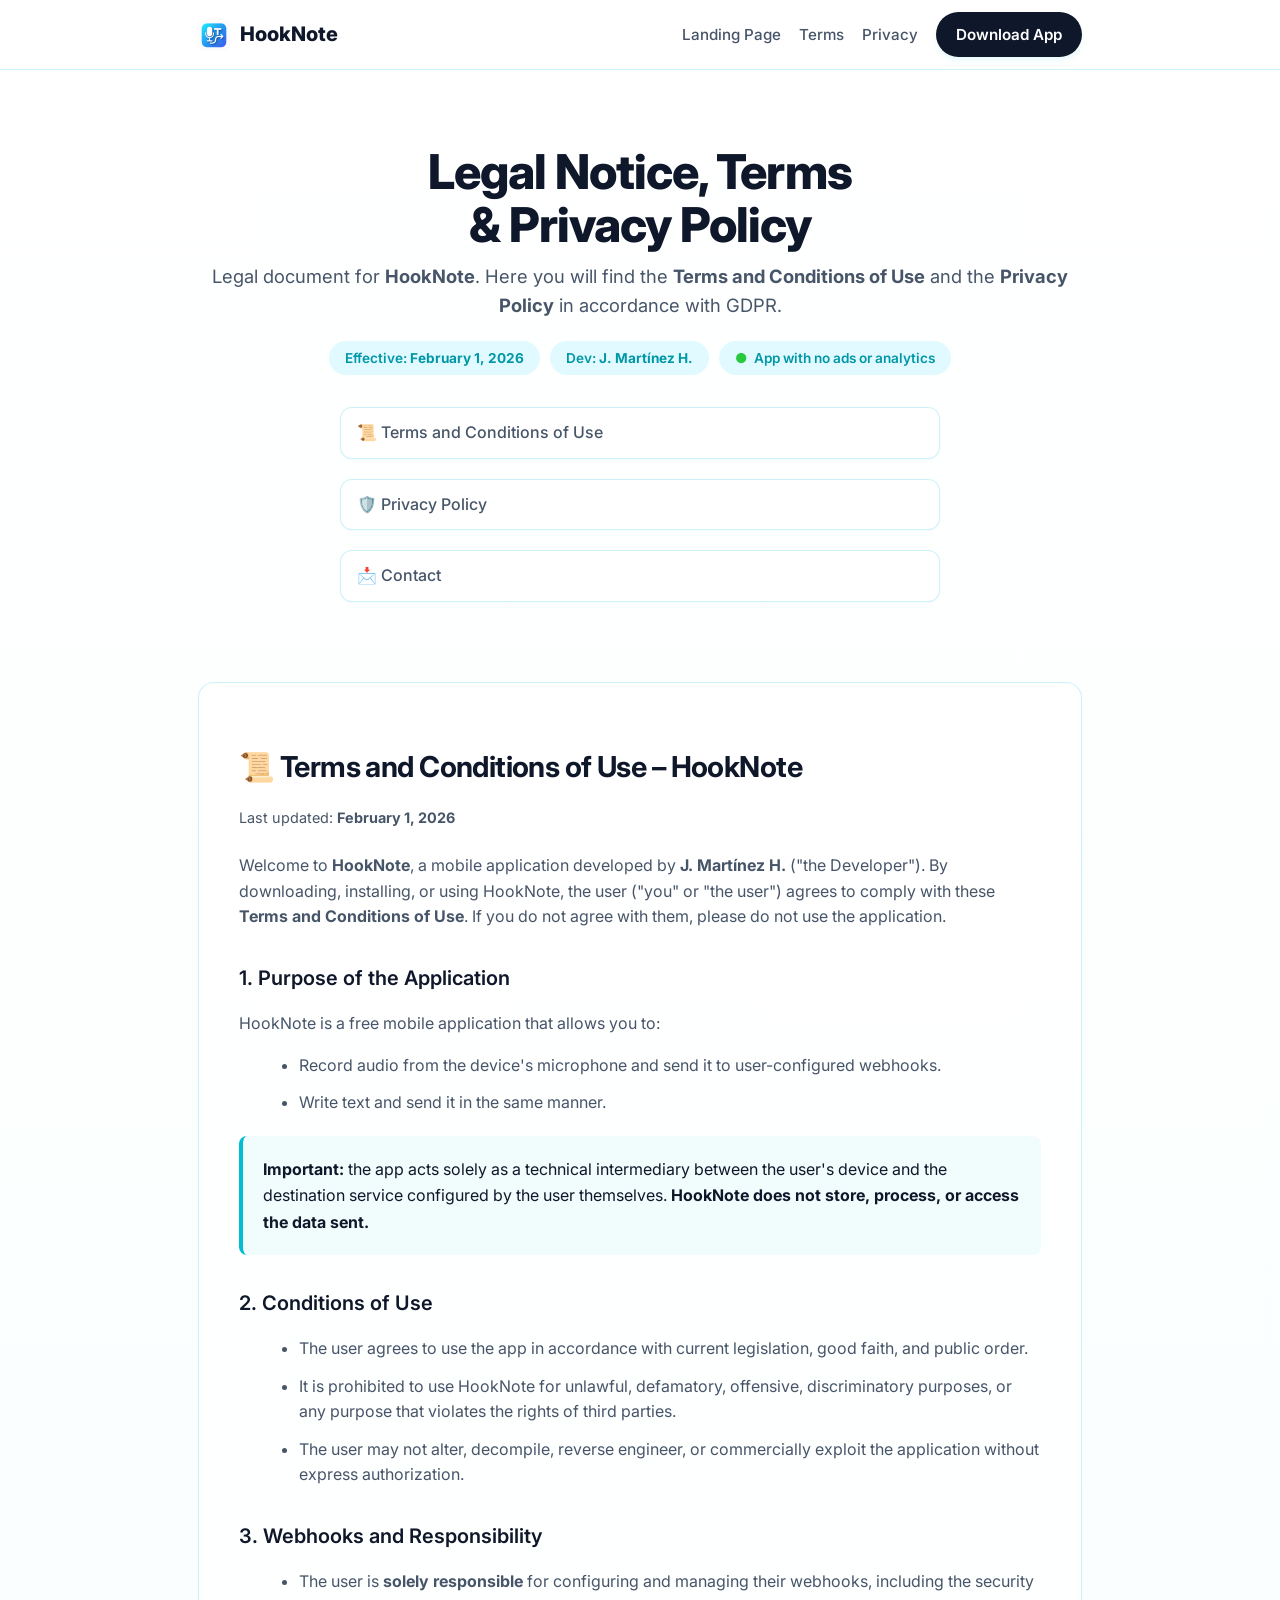
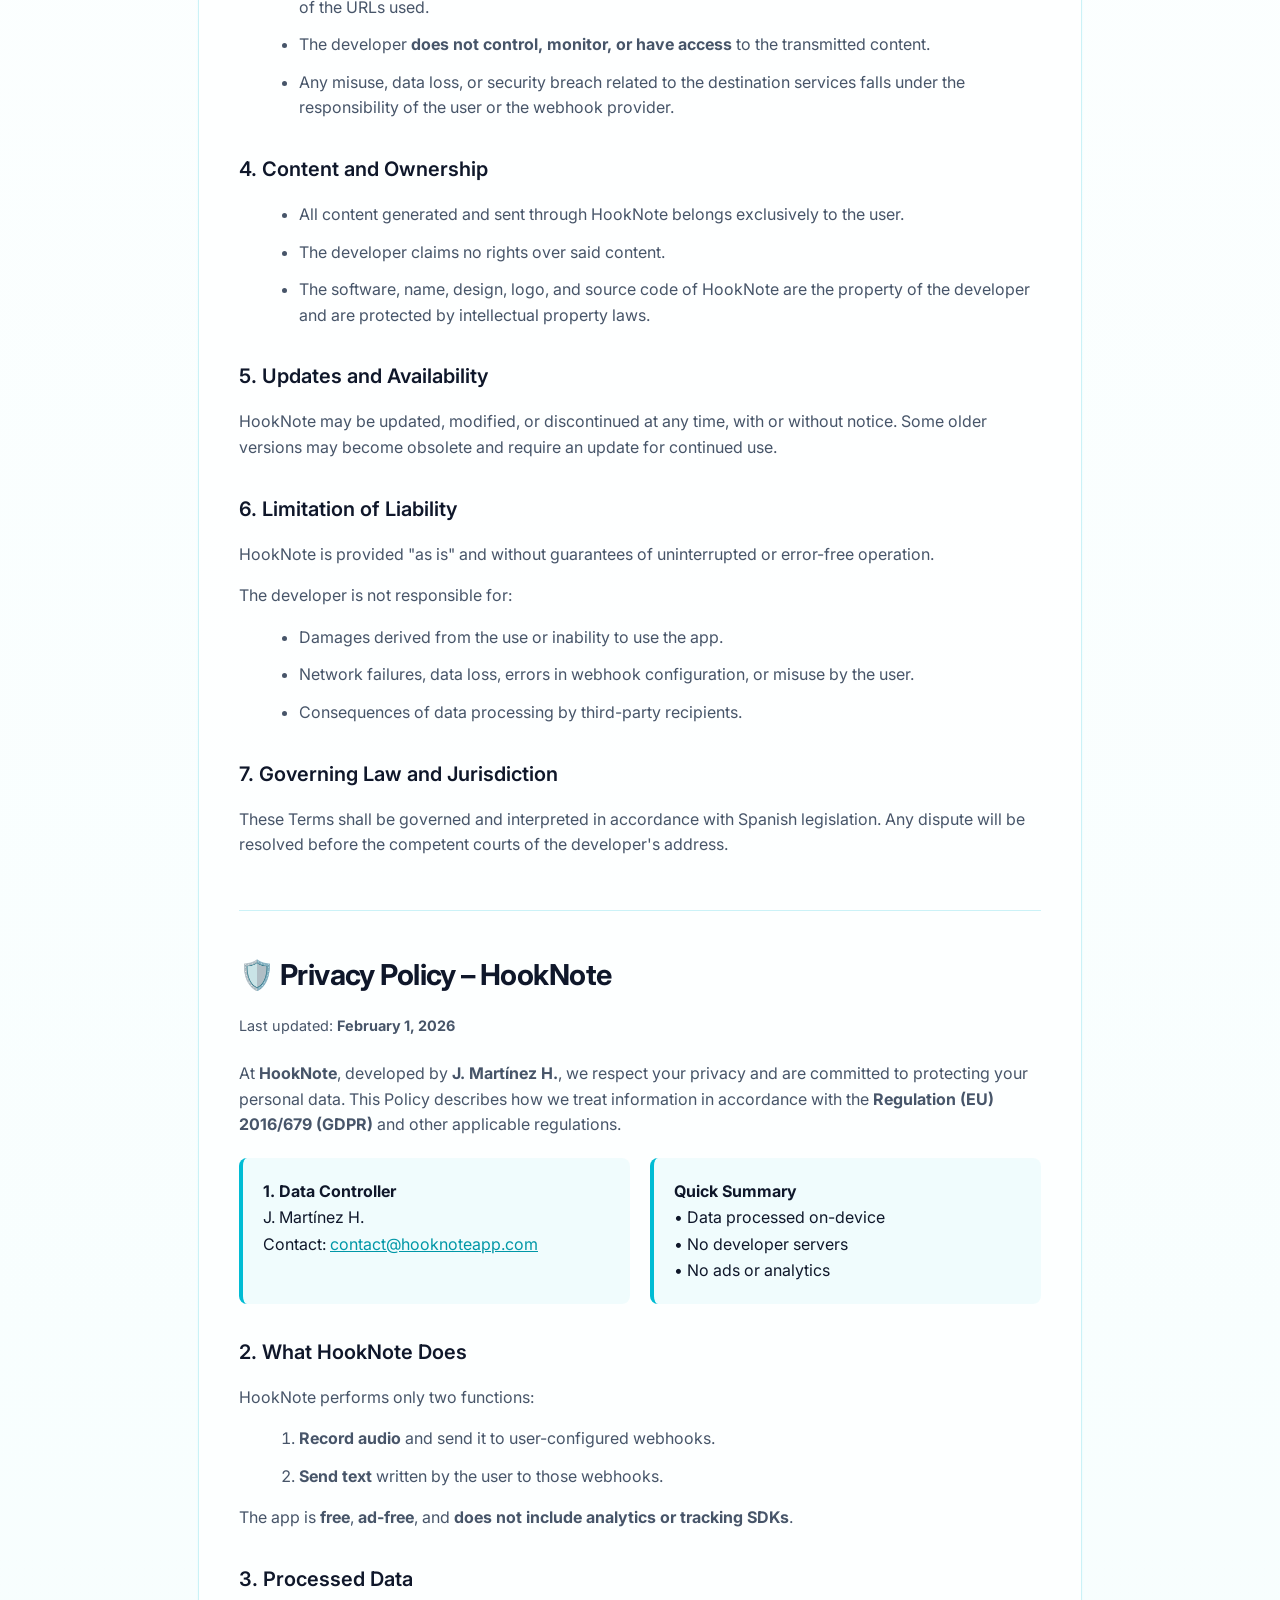
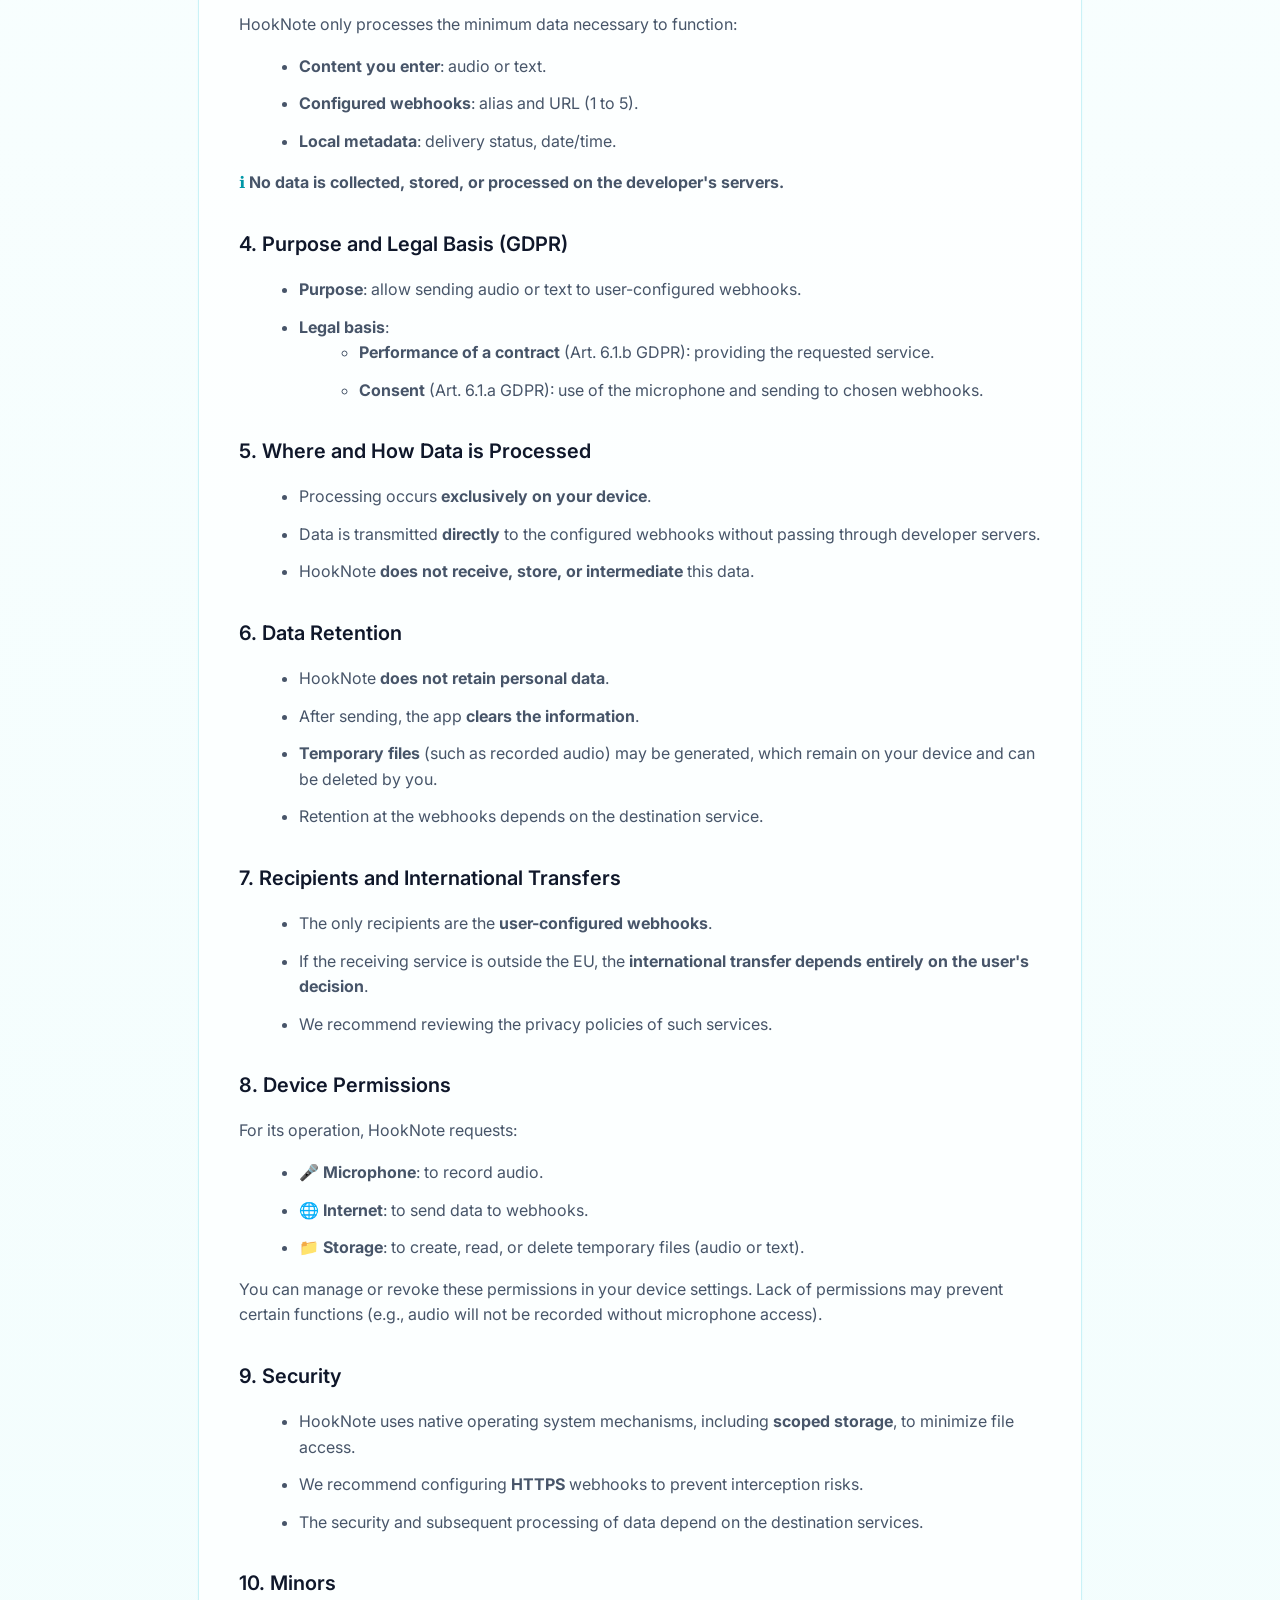
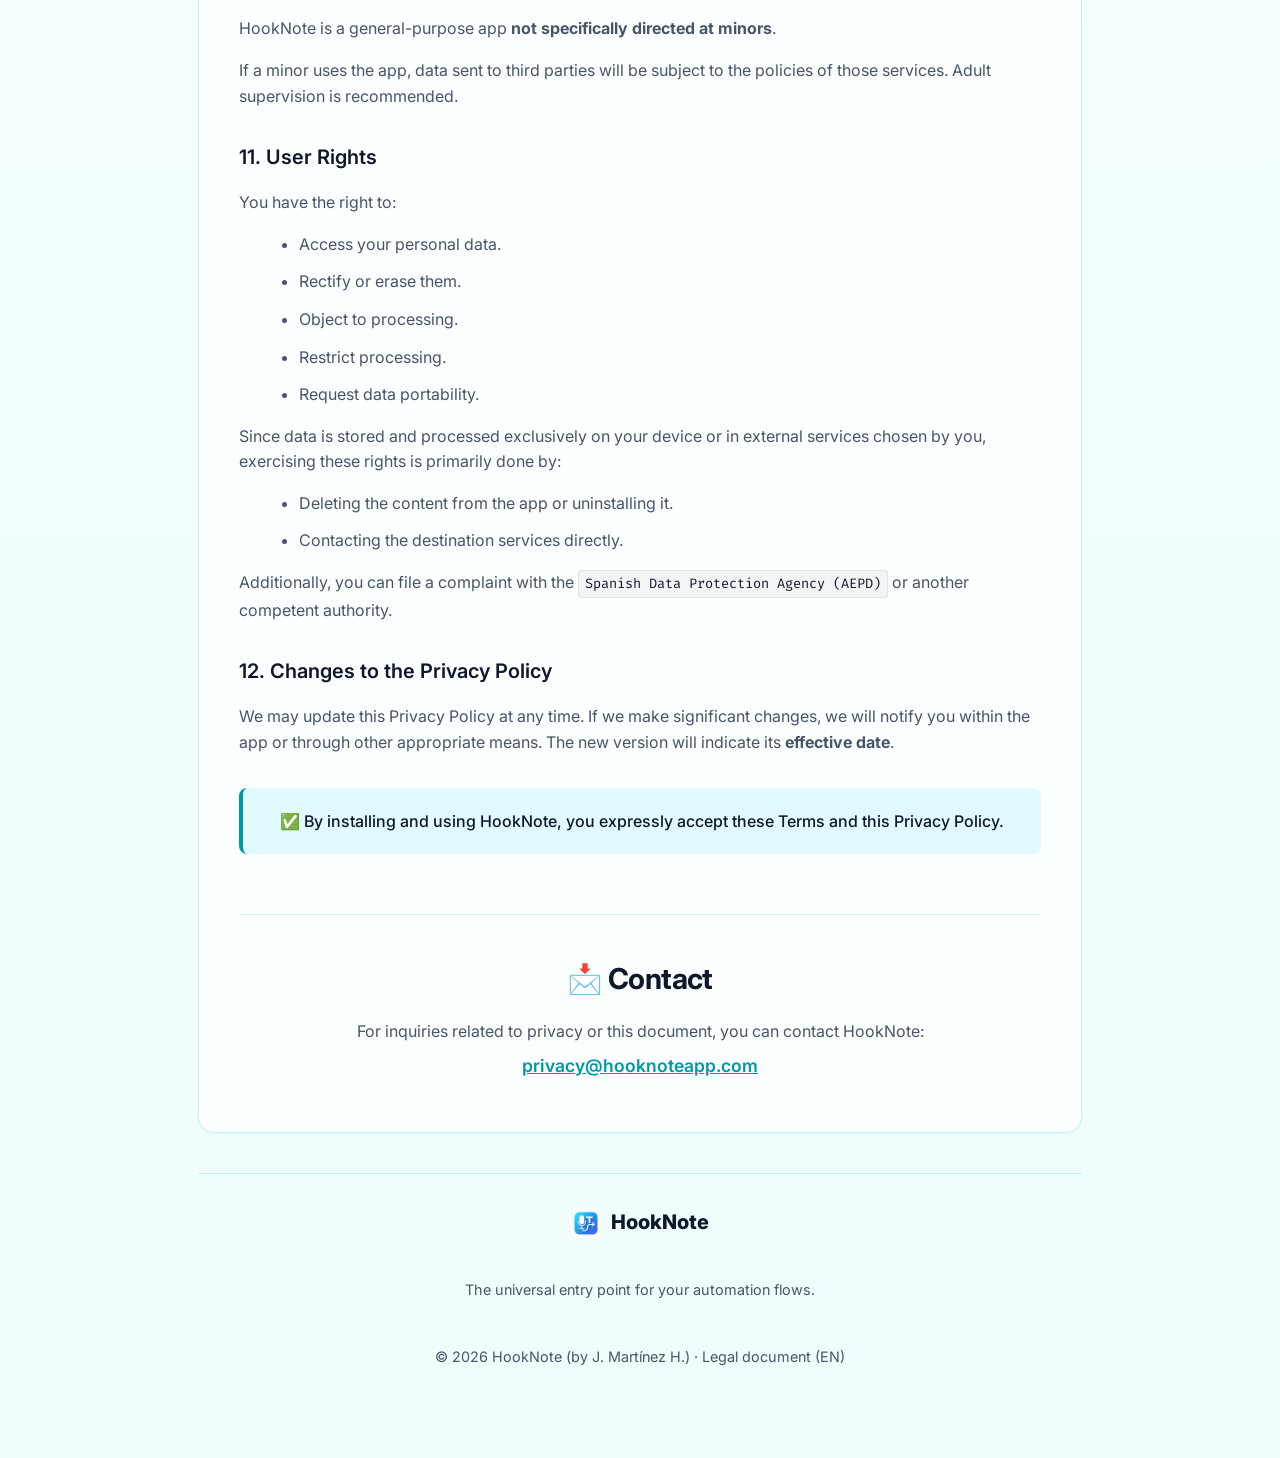
==== legal_en.html @ bc805924 "Fixed content urls" ====
<!doctype html>
<html lang="en">

<head>
    <meta charset="utf-8" />
    <meta name="viewport" content="width=device-width, initial-scale=1" />

    <title>Legal Notice, Terms of Use and Privacy Policy | HookNote</title>
    <meta name="description"
        content="Legal notice, terms and conditions of use, and privacy policy for HookNote. App developed by J. Martínez H." />
    <meta name="robots" content="index,follow,max-image-preview:large" />

    <link rel="canonical" href="https://www.hooknoteapp.com/legal_en.html" />

    <!-- Typography matching the landing page -->
    <link rel="preconnect" href="https://fonts.googleapis.com">
    <link rel="preconnect" href="https://fonts.gstatic.com" crossorigin>
    <link
        href="https://fonts.googleapis.com/css2?family=Inter:wght@400;500;600;700;800&family=Fira+Code:wght@400;500&display=swap"
        rel="stylesheet">

    <meta property="og:type" content="website" />
    <meta property="og:locale" content="en_US" />
    <meta property="og:site_name" content="HookNote" />
    <meta property="og:title" content="Legal Notice and Privacy Policy | HookNote" />
    <meta property="og:description"
        content="Terms of use and privacy policy for HookNote (GDPR). Processed data, purpose, conservation, and rights." />
    <meta property="og:url" content="https://www.hooknoteapp.com/legal_en.html" />
    <meta property="og:image" content="https://www.hooknoteapp.com/images/logo.png" />

    <meta name="twitter:card" content="summary_large_image" />
    <meta name="twitter:title" content="Legal Notice and Privacy Policy | HookNote" />
    <meta name="twitter:description" content="Terms of use and privacy policy for HookNote (GDPR)." />
    <meta name="twitter:image" content="https://www.hooknoteapp.com/images/logo.png" />

    <link rel="icon" href="./images/logo.png" />

    <style>
        :root {
            --bg: #f0fdfd;
            --text: #0f172a;
            --muted: #475569;
            --border: rgba(0, 188, 212, 0.2);
            --accent: #00bcd4;
            --accent-dark: #0097a7;
            --ok: #27c93f;
            --sans: 'Inter', ui-sans-serif, system-ui, -apple-system, Segoe UI, Roboto, Helvetica, Arial, sans-serif;
            --mono: 'Fira Code', ui-monospace, SFMono-Regular, monospace;
            --max: 920px;
        }

        * {
            box-sizing: border-box
        }

        html {
            scroll-behavior: smooth
        }

        body {
            margin: 0;
            font-family: var(--sans);
            color: var(--text);
            background: linear-gradient(180deg, #ffffff 0%, var(--bg) 100%);
            line-height: 1.65;
            overflow-wrap: break-word;
            word-break: break-word;
            min-height: 100vh;
        }

        a {
            color: var(--accent-dark);
            transition: color .2s
        }

        a:hover {
            color: var(--text)
        }

        .wrap {
            max-width: var(--max);
            margin: 0 auto;
            padding: 26px 18px 90px;
        }

        header {
            position: sticky;
            top: 0;
            z-index: 5;
            backdrop-filter: blur(12px);
            -webkit-backdrop-filter: blur(12px);
            background: rgba(255, 255, 255, 0.85);
            border-bottom: 1px solid var(--border);
        }

        .nav {
            max-width: var(--max);
            margin: 0 auto;
            padding: 12px 18px;
            display: flex;
            align-items: center;
            justify-content: space-between;
            flex-wrap: wrap;
            gap: 10px;
        }

        .brand {
            text-decoration: none;
            font-weight: 800;
            font-size: 1.25rem;
            display: flex;
            align-items: center;
            gap: 10px;
            white-space: nowrap;
            color: var(--text);
        }

        .brand img {
            height: 32px;
            border-radius: 6px;
        }

        .navlinks {
            display: flex;
            gap: 18px;
            align-items: center;
            font-size: .95rem;
            font-weight: 500;
            flex-wrap: wrap;
        }

        .navlinks a:not(.btn-store) {
            padding: 5px 0;
            text-decoration: none;
            color: var(--muted)
        }

        .navlinks a:not(.btn-store):hover {
            color: var(--accent)
        }

        .btn-store {
            display: inline-flex;
            align-items: center;
            padding: 10px 20px;
            background: var(--text);
            border-radius: 50px;
            text-decoration: none;
            font-size: .95rem;
            font-weight: 600;
            color: white !important;
            transition: all .3s cubic-bezier(0.16, 1, 0.3, 1);
            white-space: nowrap;
            box-shadow: 0 4px 6px -1px rgba(0, 188, 212, 0.1);
        }

        .btn-store:hover {
            background: #000;
            transform: translateY(-2px);
            box-shadow: 0 10px 15px -3px rgba(0, 188, 212, 0.1);
        }

        .hero {
            padding: 40px 0 20px;
            text-align: center;
        }

        h1 {
            margin: 10px 0;
            line-height: 1.1;
            font-size: clamp(2rem, 4vw, 3rem);
            letter-spacing: -0.02em;
            font-weight: 800;
            color: var(--text);
        }

        .sub {
            color: var(--muted);
            margin: 0 auto 20px;
            max-width: 72ch;
            font-size: 1.15rem;
        }

        .meta {
            display: flex;
            gap: 10px;
            flex-wrap: wrap;
            justify-content: center;
            margin-top: 14px
        }

        .badge {
            padding: 6px 16px;
            background: #e0faff;
            border-radius: 100px;
            font-size: .85rem;
            color: #0097a7;
            font-weight: 600;
        }

        .ok {
            color: var(--ok);
            margin-right: 4px;
        }

        .toc {
            margin-top: 32px;
            margin-bottom: 16px;
            margin-left: auto;
            margin-right: auto;
            display: grid;
            gap: 8px;
            max-width: 600px;
            padding-left: 0;
            list-style: none;
            text-align: left;
        }

        .toc a {
            display: block;
            text-decoration: none;
            color: var(--muted);
            padding: 12px 16px;
            background: white;
            border: 1px solid var(--border);
            border-radius: 12px;
            font-weight: 500;
            transition: all 0.2s;
            box-shadow: 0 1px 2px rgba(0, 188, 212, 0.05);
        }

        .toc a:hover {
            color: var(--accent);
            border-color: var(--accent);
            transform: translateX(4px);
            box-shadow: 0 4px 6px rgba(0, 188, 212, 0.1);
        }

        section.block {
            padding: 40px 0;
            border-top: 1px solid var(--border);
        }

        section.block:first-of-type {
            border-top: 0;
            padding-top: 20px;
        }

        .glass-box {
            background: rgba(255, 255, 255, 0.7);
            border: 1px solid var(--border);
            border-radius: 16px;
            padding: 40px;
            box-shadow: 0 1px 2px 0 rgba(0, 188, 212, 0.1);
            margin-top: 32px;
        }

        @media (max-width: 768px) {
            .glass-box {
                padding: 24px;
            }
        }

        h2 {
            font-size: 1.8rem;
            margin: 0 0 16px;
            color: var(--text);
            font-weight: 700;
            letter-spacing: -0.02em;
        }

        h3 {
            font-size: 1.25rem;
            margin: 32px 0 12px;
            color: var(--text);
            font-weight: 600;
        }

        p,
        li {
            color: var(--muted);
            margin-bottom: 12px;
            line-height: 1.6;
        }

        ul,
        ol {
            margin-left: 20px;
            margin-bottom: 16px;
        }

        .callout {
            margin: 20px 0;
            padding: 20px;
            background: rgba(0, 188, 212, 0.05);
            border-left: 4px solid var(--accent);
            border-radius: 8px;
            color: var(--text);
        }

        .grid2 {
            display: grid;
            gap: 20px;
            grid-template-columns: 1fr;
            margin: 20px 0 10px;
        }

        @media (min-width: 768px) {
            .grid2 {
                grid-template-columns: 1fr 1fr
            }
        }

        .kbd {
            font-family: var(--mono);
            background: rgba(0, 0, 0, .04);
            padding: 2px 6px;
            border-radius: 4px;
            font-size: 0.85em;
            border: 1px solid rgba(0, 0, 0, .08);
            display: inline-block;
            color: var(--text);
        }

        footer {
            margin-top: 40px;
            padding-top: 32px;
            border-top: 1px solid var(--border);
            text-align: center;
            color: var(--muted);
            font-size: .9rem;
            display: flex;
            flex-direction: column;
            align-items: center;
            gap: 16px;
        }

        :target {
            scroll-margin-top: 80px;
        }
    </style>
</head>

<body>
    <header>
        <nav class="nav" aria-label="Main Navigation">
            <a class="brand" href="./index.html">
                <img src="./images/logo.png" alt="HookNote Logo">
                <span>HookNote</span>
            </a>
            <div class="navlinks">
                <a href="./index.html#how-it-works">Landing Page</a>
                <a href="#terms">Terms</a>
                <a href="#privacy">Privacy</a>
                <a href="https://play.google.com/store/apps/details?id=com.hooknote.app" class="btn-store"
                    target="_blank" rel="noopener noreferrer">
                    Download App
                </a>
            </div>
        </nav>
    </header>

    <div class="wrap" id="top">
        <section class="hero">
            <h1>Legal Notice, Terms <br /> & Privacy Policy</h1>
            <p class="sub">
                Legal document for <strong>HookNote</strong>. Here you will find the <strong>Terms and Conditions of
                    Use</strong> and the
                <strong>Privacy Policy</strong> in accordance with GDPR.
            </p>

            <div class="meta" role="list">
                <span class="badge" role="listitem">Effective: <strong>February 1, 2026</strong></span>
                <span class="badge" role="listitem">Dev: <strong>J. Martínez H.</strong></span>
                <span class="badge" role="listitem"><span class="ok">●</span> App with no ads or analytics</span>
            </div>

            <ul class="toc" aria-label="Table of Contents">
                <li><a href="#terms">📜 Terms and Conditions of Use</a></li>
                <li><a href="#privacy">🛡️ Privacy Policy</a></li>
                <li><a href="#contact">📩 Contact</a></li>
            </ul>
        </section>

        <main class="glass-box">
            <section class="block" id="terms">
                <h2>📜 Terms and Conditions of Use – HookNote</h2>
                <p style="font-size: 0.9rem; margin-bottom: 24px;">Last updated: <strong>February 1, 2026</strong></p>

                <p>
                    Welcome to <strong>HookNote</strong>, a mobile application developed by <strong>J. Martínez
                        H.</strong>
                    ("the Developer"). By downloading, installing, or using HookNote, the user ("you" or "the user")
                    agrees to comply with these
                    <strong>Terms and Conditions of Use</strong>. If you do not agree with them, please do not use the
                    application.
                </p>

                <h3 id="purpose">1. Purpose of the Application</h3>
                <p>HookNote is a free mobile application that allows you to:</p>
                <ul>
                    <li>Record audio from the device's microphone and send it to user-configured webhooks.</li>
                    <li>Write text and send it in the same manner.</li>
                </ul>
                <div class="callout">
                    <strong>Important:</strong> the app acts solely as a technical intermediary between the user's
                    device and the destination service configured by the user themselves.
                    <strong>HookNote does not store, process, or access the data sent.</strong>
                </div>

                <h3 id="conditions">2. Conditions of Use</h3>
                <ul>
                    <li>The user agrees to use the app in accordance with current legislation, good faith, and public
                        order.</li>
                    <li>It is prohibited to use HookNote for unlawful, defamatory, offensive, discriminatory purposes,
                        or any purpose that violates the rights of third parties.</li>
                    <li>The user may not alter, decompile, reverse engineer, or commercially exploit the application
                        without express authorization.</li>
                </ul>

                <h3 id="webhooks">3. Webhooks and Responsibility</h3>
                <ul>
                    <li>The user is <strong>solely responsible</strong> for configuring and managing their webhooks,
                        including the security of the URLs used.</li>
                    <li>The developer <strong>does not control, monitor, or have access</strong> to the transmitted
                        content.</li>
                    <li>Any misuse, data loss, or security breach related to the destination services falls under the
                        responsibility of the user or the webhook provider.</li>
                </ul>

                <h3 id="ownership">4. Content and Ownership</h3>
                <ul>
                    <li>All content generated and sent through HookNote belongs exclusively to the user.</li>
                    <li>The developer claims no rights over said content.</li>
                    <li>The software, name, design, logo, and source code of HookNote are the property of the developer
                        and are protected by intellectual property laws.</li>
                </ul>

                <h3 id="updates">5. Updates and Availability</h3>
                <p>
                    HookNote may be updated, modified, or discontinued at any time, with or without notice.
                    Some older versions may become obsolete and require an update for continued use.
                </p>

                <h3 id="liability">6. Limitation of Liability</h3>
                <p>HookNote is provided "as is" and without guarantees of uninterrupted or error-free operation.</p>
                <p>The developer is not responsible for:</p>
                <ul>
                    <li>Damages derived from the use or inability to use the app.</li>
                    <li>Network failures, data loss, errors in webhook configuration, or misuse by the user.</li>
                    <li>Consequences of data processing by third-party recipients.</li>
                </ul>

                <h3 id="jurisdiction">7. Governing Law and Jurisdiction</h3>
                <p>
                    These Terms shall be governed and interpreted in accordance with Spanish legislation. Any dispute
                    will be resolved before the competent courts of the developer's address.
                </p>
            </section>

            <section class="block" id="privacy">
                <h2>🛡️ Privacy Policy – HookNote</h2>
                <p style="font-size: 0.9rem; margin-bottom: 24px;">Last updated: <strong>February 1, 2026</strong></p>

                <p>
                    At <strong>HookNote</strong>, developed by <strong>J. Martínez H.</strong>, we respect your privacy
                    and are committed to protecting your personal data.
                    This Policy describes how we treat information in accordance with the <strong>Regulation (EU)
                        2016/679 (GDPR)</strong> and other applicable regulations.
                </p>

                <div class="grid2">
                    <div class="callout" style="margin: 0;" id="controller">
                        <strong>1. Data Controller</strong><br />
                        J. Martínez H.<br />
                        Contact: <a href="mailto:contact@hooknoteapp.com">contact@hooknoteapp.com</a>
                    </div>
                    <div class="callout" style="margin: 0;">
                        <strong>Quick Summary</strong><br />
                        • Data processed on-device<br />
                        • No developer servers<br />
                        • No ads or analytics
                    </div>
                </div>

                <h3 id="whatitdoes">2. What HookNote Does</h3>
                <p>HookNote performs only two functions:</p>
                <ol>
                    <li><strong>Record audio</strong> and send it to user-configured webhooks.</li>
                    <li><strong>Send text</strong> written by the user to those webhooks.</li>
                </ol>
                <p>The app is <strong>free</strong>, <strong>ad-free</strong>, and <strong>does not include analytics or
                        tracking SDKs</strong>.</p>

                <h3 id="data">3. Processed Data</h3>
                <p>HookNote only processes the minimum data necessary to function:</p>
                <ul>
                    <li><strong>Content you enter</strong>: audio or text.</li>
                    <li><strong>Configured webhooks</strong>: alias and URL (1 to 5).</li>
                    <li><strong>Local metadata</strong>: delivery status, date/time.</li>
                </ul>
                <p><strong><span style="color:var(--accent-dark);">ℹ️</span> No data is collected, stored, or processed
                        on the developer's servers.</strong></p>

                <h3 id="purpose_basis">4. Purpose and Legal Basis (GDPR)</h3>
                <ul>
                    <li><strong>Purpose</strong>: allow sending audio or text to user-configured webhooks.</li>
                    <li><strong>Legal basis</strong>:
                        <ul>
                            <li><strong>Performance of a contract</strong> (Art. 6.1.b GDPR): providing the requested
                                service.</li>
                            <li><strong>Consent</strong> (Art. 6.1.a GDPR): use of the microphone and sending to chosen
                                webhooks.</li>
                        </ul>
                    </li>
                </ul>

                <h3 id="processing">5. Where and How Data is Processed</h3>
                <ul>
                    <li>Processing occurs <strong>exclusively on your device</strong>.</li>
                    <li>Data is transmitted <strong>directly</strong> to the configured webhooks without passing through
                        developer servers.</li>
                    <li>HookNote <strong>does not receive, store, or intermediate</strong> this data.</li>
                </ul>

                <h3 id="retention">6. Data Retention</h3>
                <ul>
                    <li>HookNote <strong>does not retain personal data</strong>.</li>
                    <li>After sending, the app <strong>clears the information</strong>.</li>
                    <li><strong>Temporary files</strong> (such as recorded audio) may be generated, which remain on your
                        device and can be deleted by you.</li>
                    <li>Retention at the webhooks depends on the destination service.</li>
                </ul>

                <h3 id="recipients">7. Recipients and International Transfers</h3>
                <ul>
                    <li>The only recipients are the <strong>user-configured webhooks</strong>.</li>
                    <li>If the receiving service is outside the EU, the <strong>international transfer depends entirely
                            on the user's decision</strong>.</li>
                    <li>We recommend reviewing the privacy policies of such services.</li>
                </ul>

                <h3 id="permissions">8. Device Permissions</h3>
                <p>For its operation, HookNote requests:</p>
                <ul>
                    <li>🎤 <strong>Microphone</strong>: to record audio.</li>
                    <li>🌐 <strong>Internet</strong>: to send data to webhooks.</li>
                    <li>📁 <strong>Storage</strong>: to create, read, or delete temporary files (audio or text).</li>
                </ul>
                <p>You can manage or revoke these permissions in your device settings. Lack of permissions may prevent
                    certain functions (e.g., audio will not be recorded without microphone access).</p>

                <h3 id="security">9. Security</h3>
                <ul>
                    <li>HookNote uses native operating system mechanisms, including <strong>scoped storage</strong>, to
                        minimize file access.</li>
                    <li>We recommend configuring <strong>HTTPS</strong> webhooks to prevent interception risks.</li>
                    <li>The security and subsequent processing of data depend on the destination services.</li>
                </ul>

                <h3 id="minors">10. Minors</h3>
                <p>
                    HookNote is a general-purpose app <strong>not specifically directed at minors</strong>.
                </p>
                <p>
                    If a minor uses the app, data sent to third parties will be subject to the policies of those
                    services. Adult supervision is recommended.
                </p>

                <h3 id="rights">11. User Rights</h3>
                <p>You have the right to:</p>
                <ul>
                    <li>Access your personal data.</li>
                    <li>Rectify or erase them.</li>
                    <li>Object to processing.</li>
                    <li>Restrict processing.</li>
                    <li>Request data portability.</li>
                </ul>
                <p>
                    Since data is stored and processed exclusively on your device or in external services chosen by you,
                    exercising these rights is primarily done by:
                </p>
                <ul>
                    <li>Deleting the content from the app or uninstalling it.</li>
                    <li>Contacting the destination services directly.</li>
                </ul>
                <p>
                    Additionally, you can file a complaint with the <span class="kbd">Spanish Data Protection Agency
                        (AEPD)</span> or another competent authority.
                </p>

                <h3 id="changes">12. Changes to the Privacy Policy</h3>
                <p>
                    We may update this Privacy Policy at any time.
                    If we make significant changes, we will notify you within the app or through other appropriate
                    means.
                    The new version will indicate its <strong>effective date</strong>.
                </p>

                <div class="callout"
                    style="background:#e0faff; border-color: var(--accent-dark); font-weight: 500; text-align: center; margin-top: 32px;">
                    ✅ By installing and using HookNote, you expressly accept these Terms and this Privacy Policy.
                </div>
            </section>

            <section class="block" id="contact" style="text-align: center; padding-bottom: 0;">
                <h2>📩 Contact</h2>
                <p>
                    For inquiries related to privacy or this document, you can contact HookNote:<br />
                    <a href="mailto:privacy@hooknoteapp.com"
                        style="font-weight: 600; font-size: 1.1rem; display: inline-block; margin-top: 8px;">privacy@hooknoteapp.com</a>
                </p>
            </section>

        </main>

        <footer>
            <a href="./index.html" class="brand" style="justify-content: center; margin-bottom: 8px;">
                <img src="./images/logo.png" alt="HookNote Logo" style="height: 30px;">
                HookNote
            </a>
            <p>The universal entry point for your automation flows.</p>
            <div style="font-size: 0.9rem; margin-top: 16px;">
                © <span id="year">2026</span> HookNote (by J. Martínez H.) · Legal document (EN)
            </div>
        </footer>
    </div>

    <script>
        document.getElementById("year").textContent = new Date().getFullYear();
    </script>
</body>

</html>
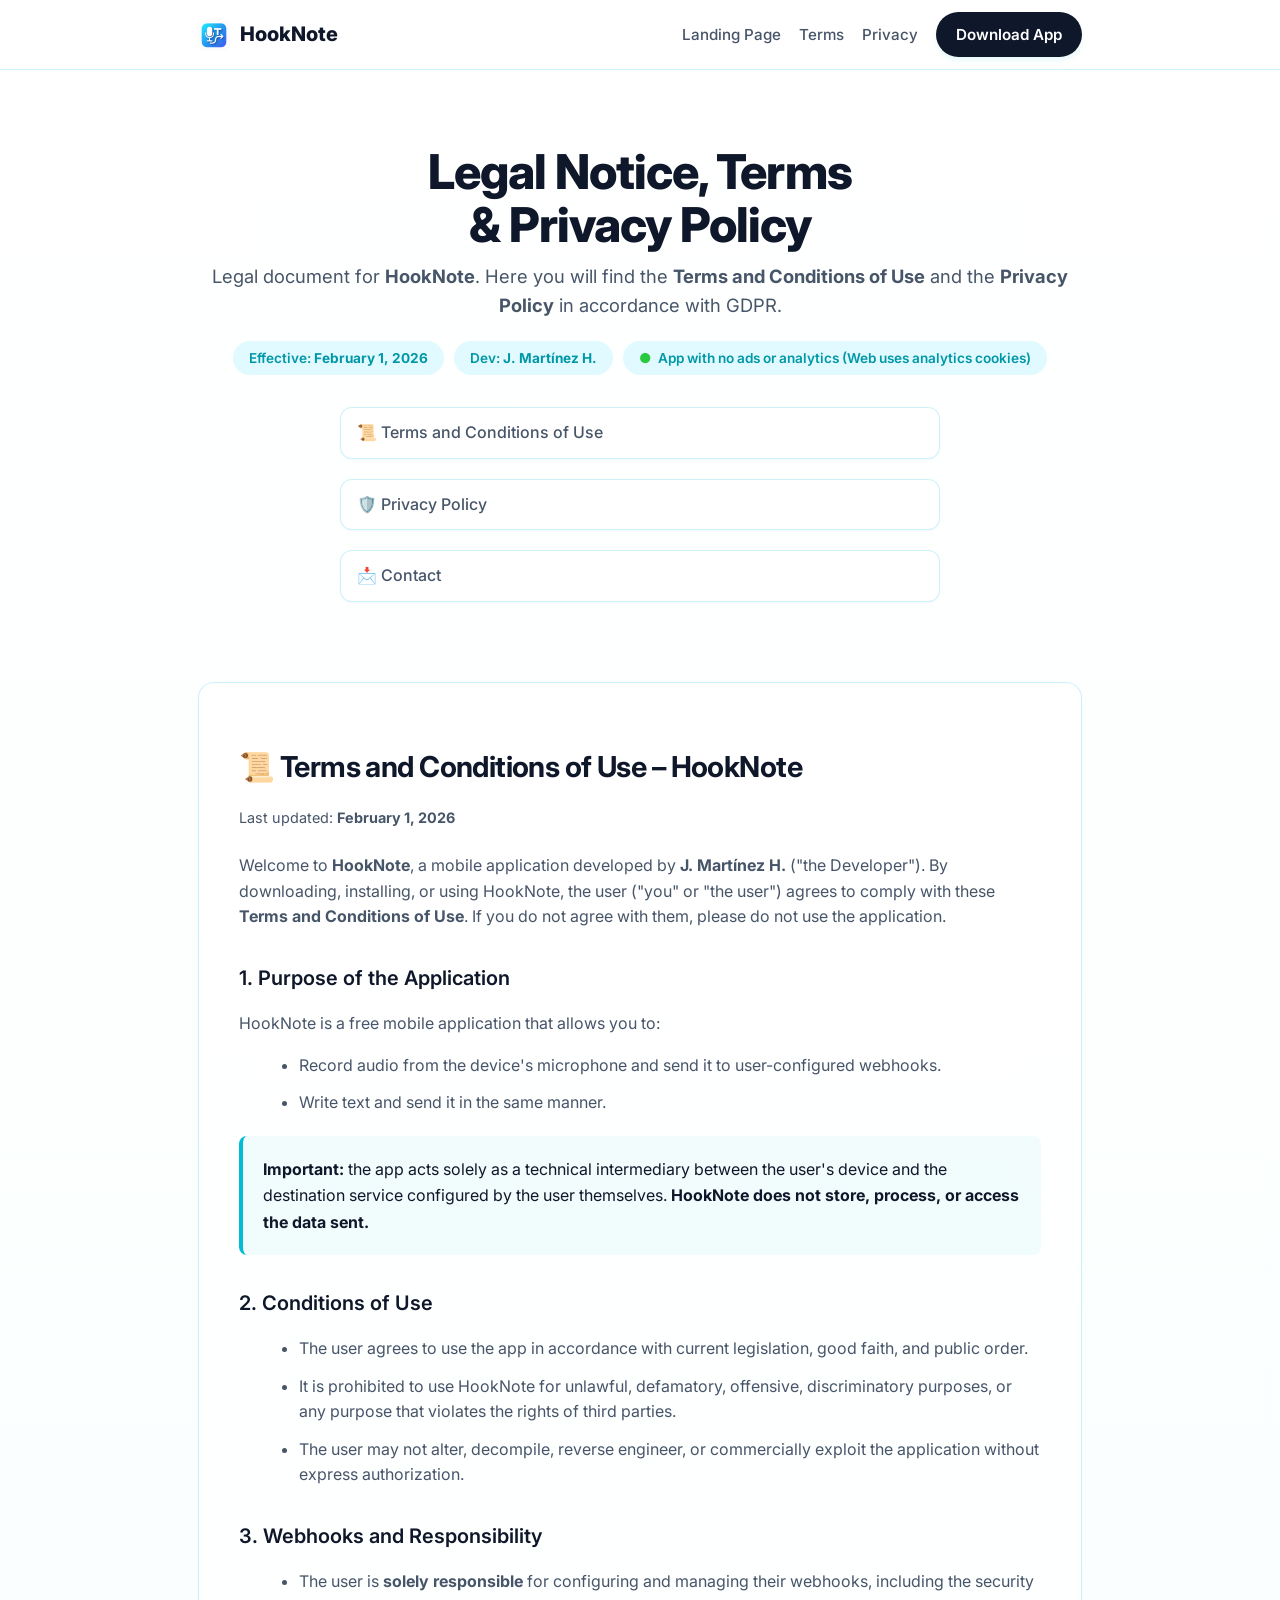
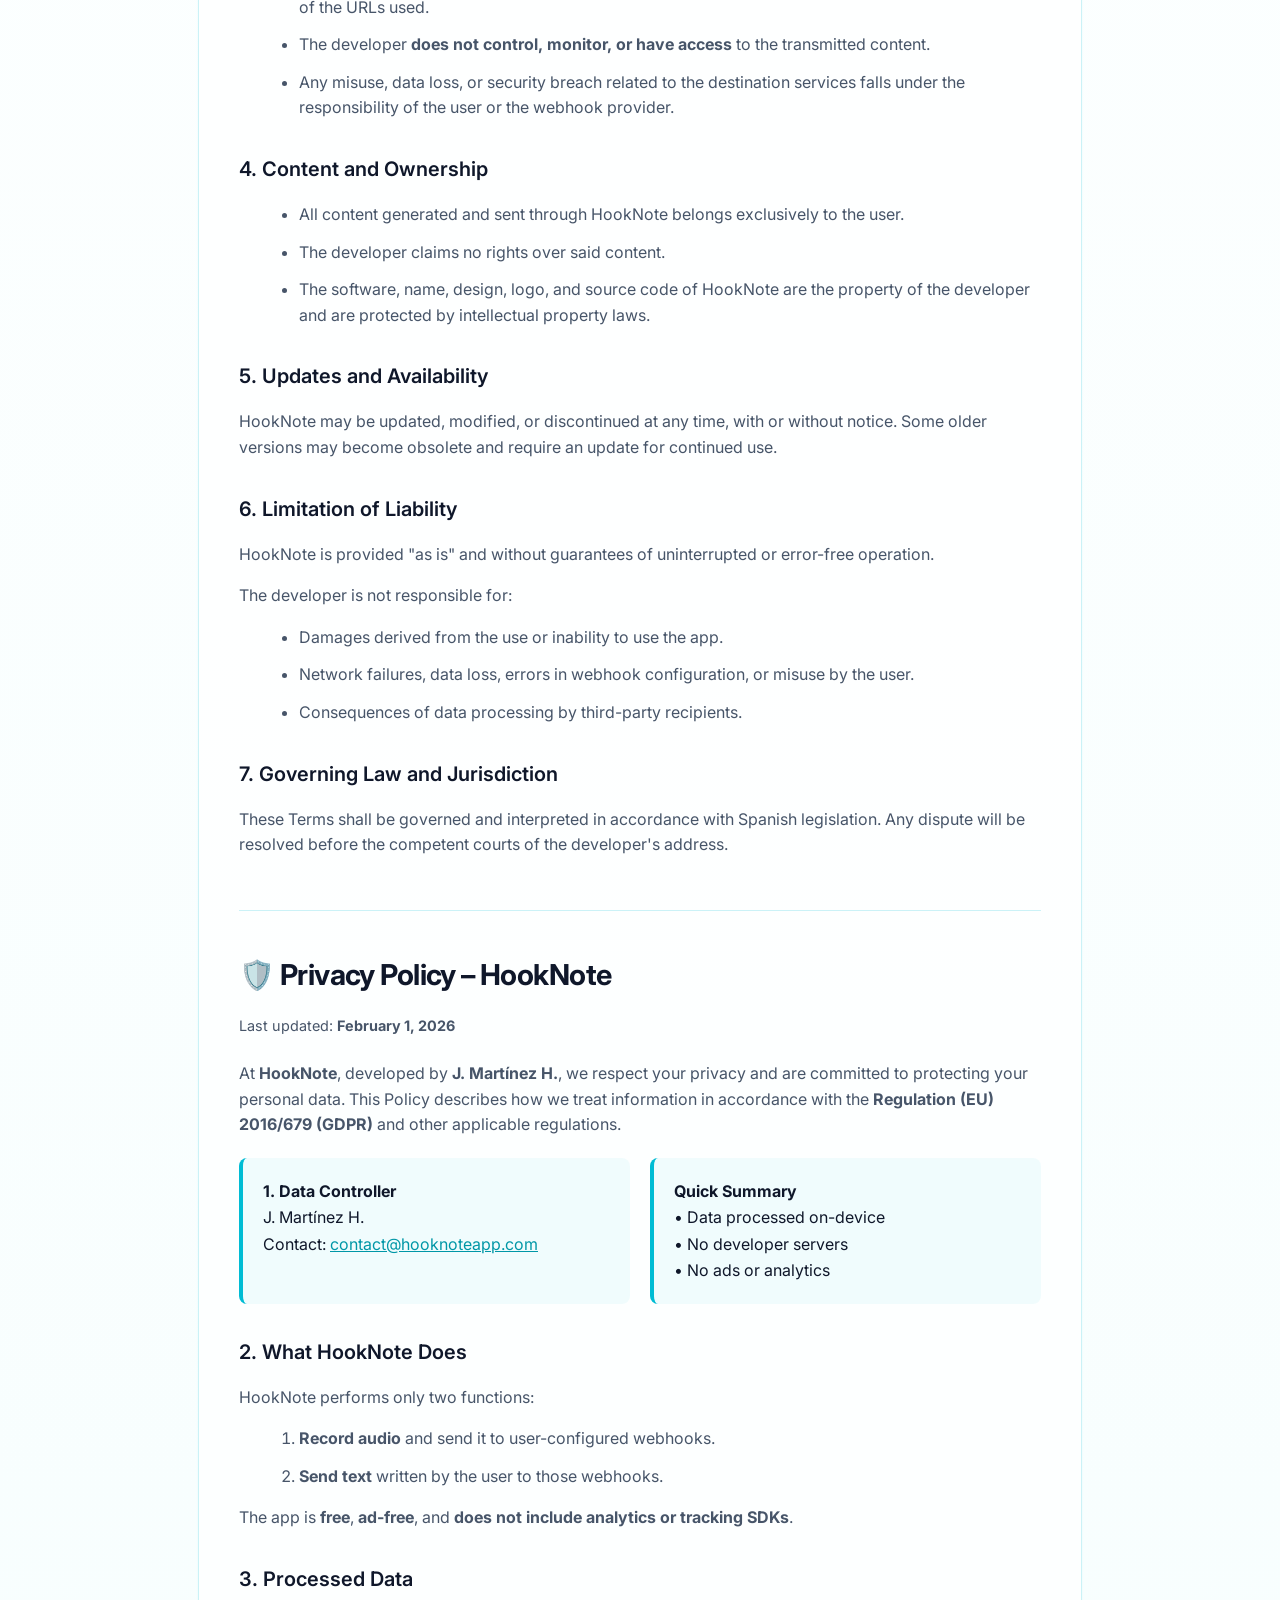
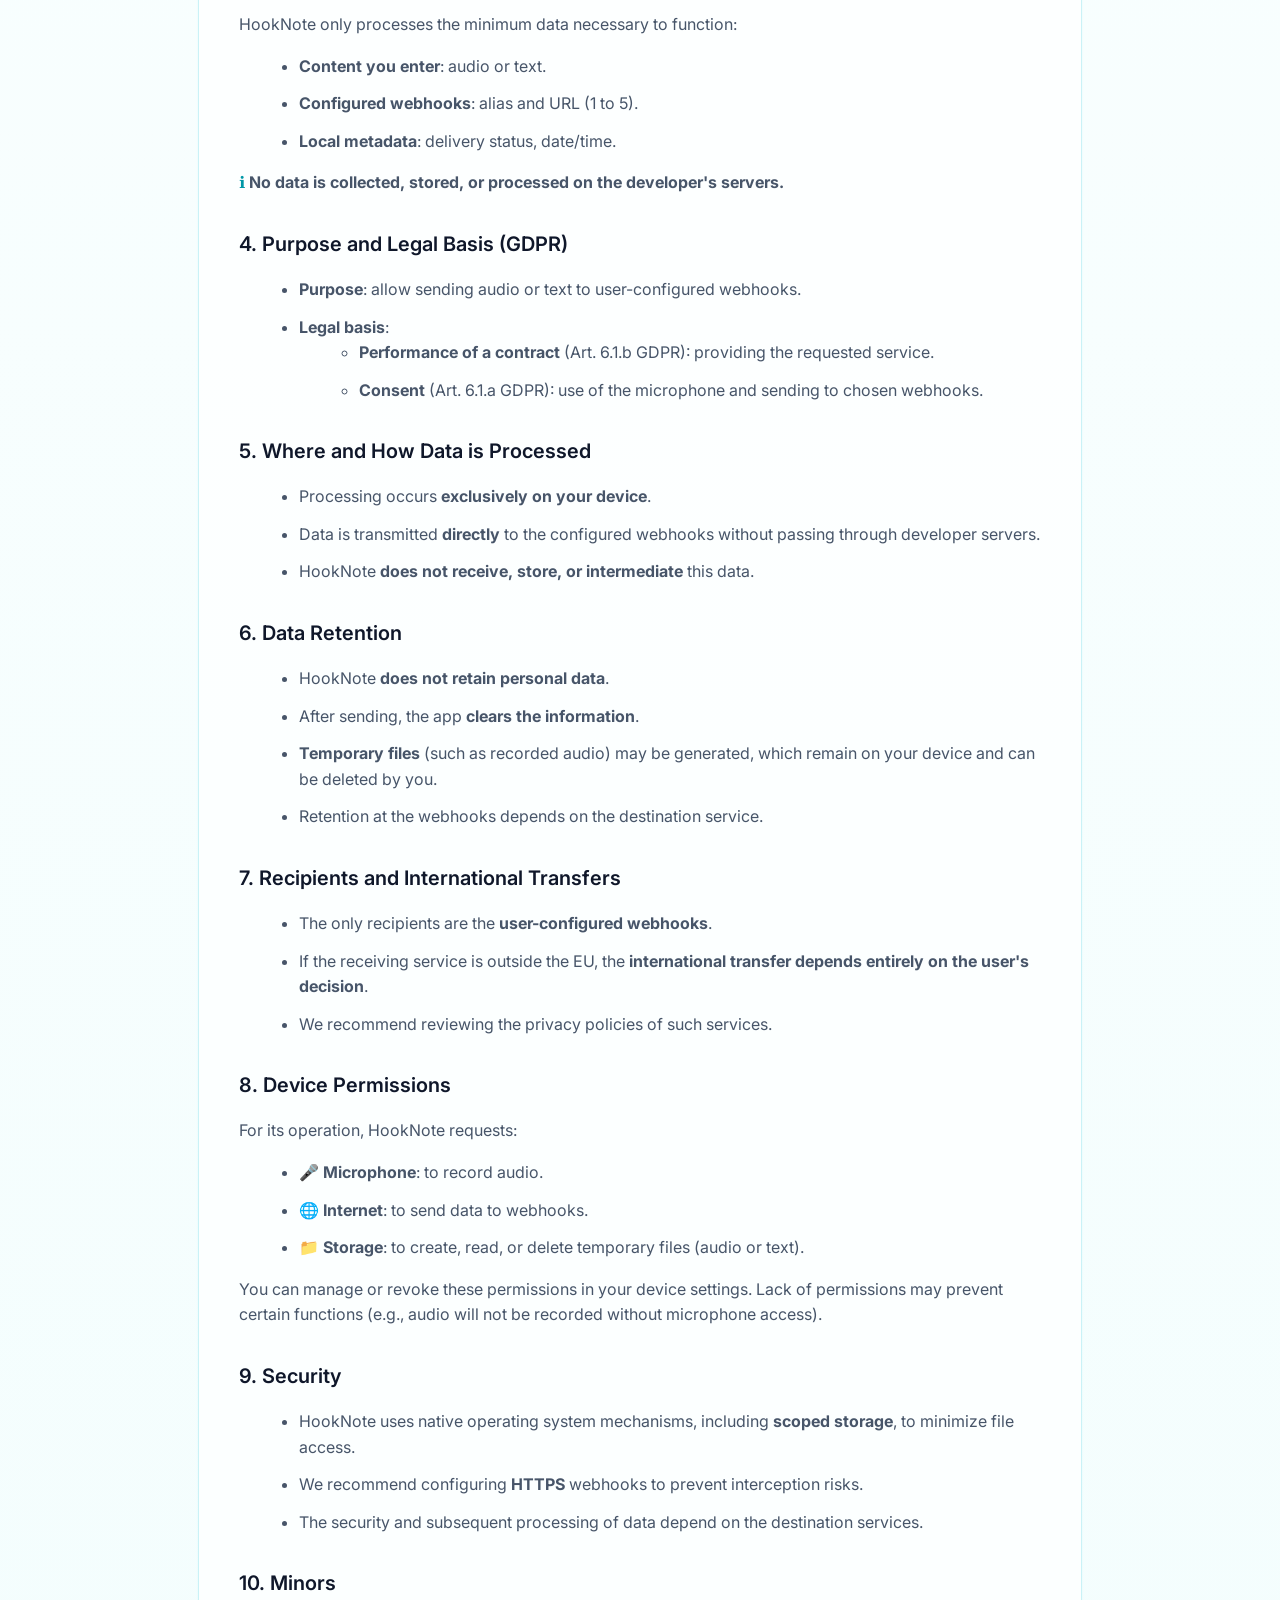
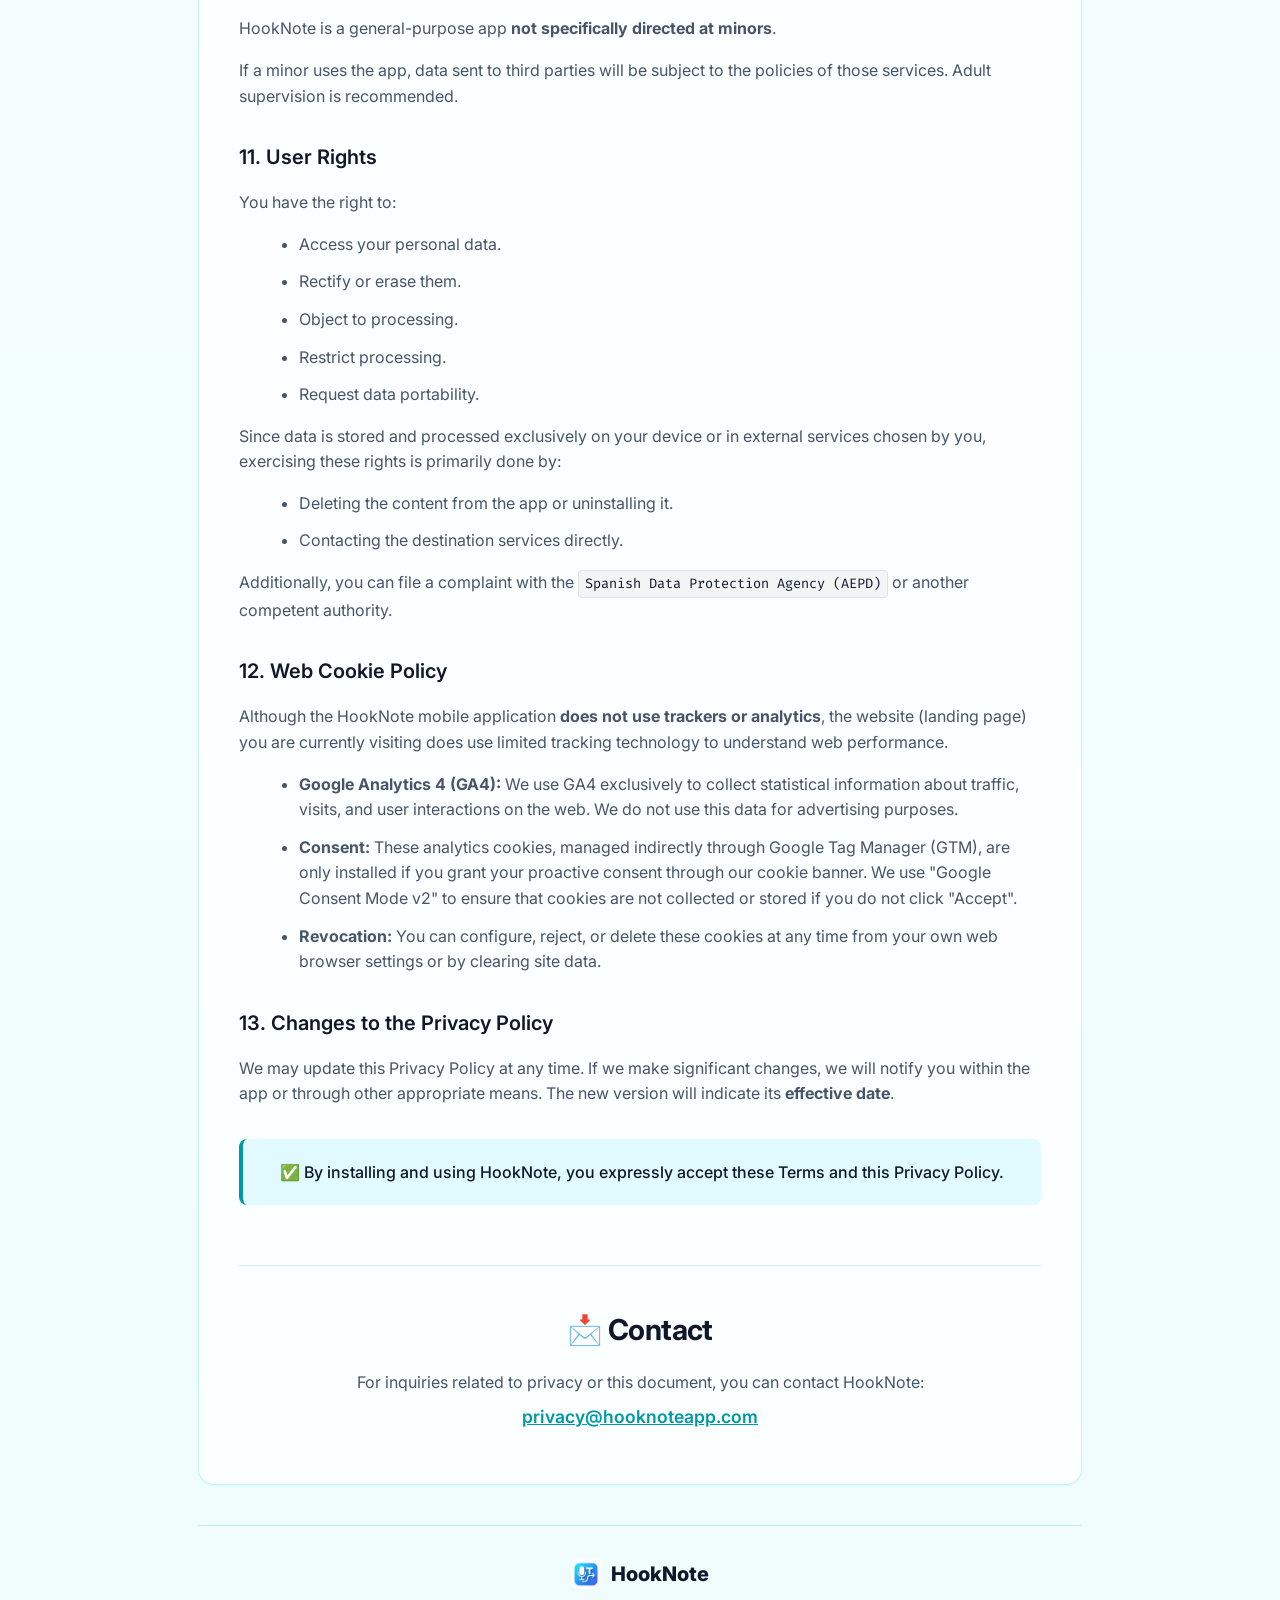
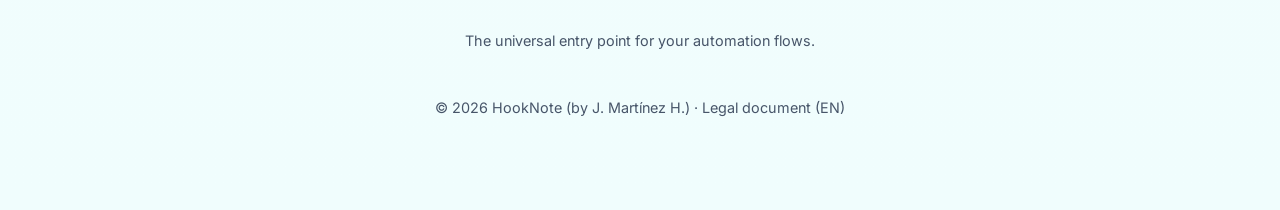
==== commit fd1e1f4c: "feat: add cookie banner" ====
--- a/legal_en.html
+++ b/legal_en.html
@@ -2,6 +2,34 @@
 <html lang="en">
 
 <head>
+    <!-- Google Consent Mode -->
+    <script>
+        window.dataLayer = window.dataLayer || [];
+        function gtag() { dataLayer.push(arguments); }
+        gtag('consent', 'default', {
+            'ad_storage': 'denied',
+            'analytics_storage': 'denied'
+        });
+
+        // Load granted state if already accepted
+        if (localStorage.getItem("hooknote_cookie_consent") === "accepted") {
+            gtag('consent', 'update', {
+                'ad_storage': 'granted',
+                'analytics_storage': 'granted'
+            });
+        }
+    </script>
+    <!-- Google Tag Manager -->
+    <script>(function (w, d, s, l, i) {
+            w[l] = w[l] || []; w[l].push({
+                'gtm.start':
+                    new Date().getTime(), event: 'gtm.js'
+            }); var f = d.getElementsByTagName(s)[0],
+                j = d.createElement(s), dl = l != 'dataLayer' ? '&l=' + l : ''; j.async = true; j.src =
+                    'https://www.googletagmanager.com/gtm.js?id=' + i + dl; f.parentNode.insertBefore(j, f);
+        })(window, document, 'script', 'dataLayer', 'GTM-KTXKHZTX');</script>
+    <!-- End Google Tag Manager -->
+
     <meta charset="utf-8" />
     <meta name="viewport" content="width=device-width, initial-scale=1" />
 
@@ -338,10 +366,94 @@
         :target {
             scroll-margin-top: 80px;
         }
+
+        /* Cookie Banner */
+        .cookie-banner {
+            position: fixed;
+            bottom: 0;
+            left: 0;
+            right: 0;
+            background: rgba(15, 23, 42, 0.95);
+            backdrop-filter: blur(10px);
+            -webkit-backdrop-filter: blur(10px);
+            color: white;
+            padding: 16px 24px;
+            display: flex;
+            flex-direction: column;
+            gap: 16px;
+            z-index: 9999;
+            box-shadow: 0 -4px 20px rgba(0, 0, 0, 0.15);
+            align-items: center;
+            border-top: 1px solid rgba(255, 255, 255, 0.1);
+            font-family: var(--sans);
+        }
+
+        @media (min-width: 768px) {
+            .cookie-banner {
+                flex-direction: row;
+                justify-content: space-between;
+                padding: 20px 48px;
+            }
+        }
+
+        .cookie-content {
+            flex: 1;
+            max-width: 800px;
+        }
+
+        .cookie-content p {
+            margin: 0;
+            font-size: 0.9rem;
+            color: rgba(255, 255, 255, 0.85);
+            line-height: 1.5;
+        }
+
+        .cookie-actions {
+            display: flex;
+            gap: 12px;
+            flex-shrink: 0;
+        }
+
+        .cookie-btn {
+            padding: 8px 16px;
+            border-radius: 6px;
+            font-size: 0.9rem;
+            font-weight: 600;
+            cursor: pointer;
+            transition: all 0.2s ease;
+            border: 1px solid transparent;
+        }
+
+        .cookie-accept {
+            background: #00bcd4;
+            color: #0f172a;
+        }
+
+        .cookie-accept:hover {
+            background: white;
+            color: #0f172a;
+            transform: translateY(-2px);
+        }
+
+        .cookie-decline {
+            background: transparent;
+            color: white;
+            border-color: rgba(255, 255, 255, 0.3);
+        }
+
+        .cookie-decline:hover {
+            background: rgba(255, 255, 255, 0.1);
+            border-color: white;
+        }
     </style>
 </head>
 
 <body>
+    <!-- Google Tag Manager (noscript) -->
+    <noscript><iframe src="https://www.googletagmanager.com/ns.html?id=GTM-KTXKHZTX" height="0" width="0"
+            style="display:none;visibility:hidden"></iframe></noscript>
+    <!-- End Google Tag Manager (noscript) -->
+
     <header>
         <nav class="nav" aria-label="Main Navigation">
             <a class="brand" href="./index.html">
@@ -372,7 +484,7 @@
             <div class="meta" role="list">
                 <span class="badge" role="listitem">Effective: <strong>February 1, 2026</strong></span>
                 <span class="badge" role="listitem">Dev: <strong>J. Martínez H.</strong></span>
-                <span class="badge" role="listitem"><span class="ok">●</span> App with no ads or analytics</span>
+                <span class="badge" role="listitem"><span class="ok">●</span> App with no ads or analytics (Web uses analytics cookies)</span>
             </div>
 
             <ul class="toc" aria-label="Table of Contents">
@@ -589,7 +701,17 @@
                         (AEPD)</span> or another competent authority.
                 </p>
 
-                <h3 id="changes">12. Changes to the Privacy Policy</h3>
+                <h3 id="cookies">12. Web Cookie Policy</h3>
+                <p>
+                    Although the HookNote mobile application <strong>does not use trackers or analytics</strong>, the website (landing page) you are currently visiting does use limited tracking technology to understand web performance.
+                </p>
+                <ul>
+                    <li><strong>Google Analytics 4 (GA4):</strong> We use GA4 exclusively to collect statistical information about traffic, visits, and user interactions on the web. We do not use this data for advertising purposes.</li>
+                    <li><strong>Consent:</strong> These analytics cookies, managed indirectly through Google Tag Manager (GTM), are only installed if you grant your proactive consent through our cookie banner. We use "Google Consent Mode v2" to ensure that cookies are not collected or stored if you do not click "Accept".</li>
+                    <li><strong>Revocation:</strong> You can configure, reject, or delete these cookies at any time from your own web browser settings or by clearing site data.</li>
+                </ul>
+
+                <h3 id="changes">13. Changes to the Privacy Policy</h3>
                 <p>
                     We may update this Privacy Policy at any time.
                     If we make significant changes, we will notify you within the app or through other appropriate
@@ -626,6 +748,18 @@
         </footer>
     </div>
 
+    <!-- Cookie Consent Banner -->
+    <div id="cookie-consent-banner" class="cookie-banner" style="display: none;">
+        <div class="cookie-content">
+            <p>We use <strong>Google Analytics 4 (GA4)</strong> cookies to measure traffic anonymously and improve our website. We do not use advertising cookies.</p>
+        </div>
+        <div class="cookie-actions">
+            <button id="cookie-decline" class="cookie-btn cookie-decline">Decline</button>
+            <button id="cookie-accept" class="cookie-btn cookie-accept">Accept cookies</button>
+        </div>
+    </div>
+
+    <script src="/cookies.js"></script>
     <script>
         document.getElementById("year").textContent = new Date().getFullYear();
     </script>
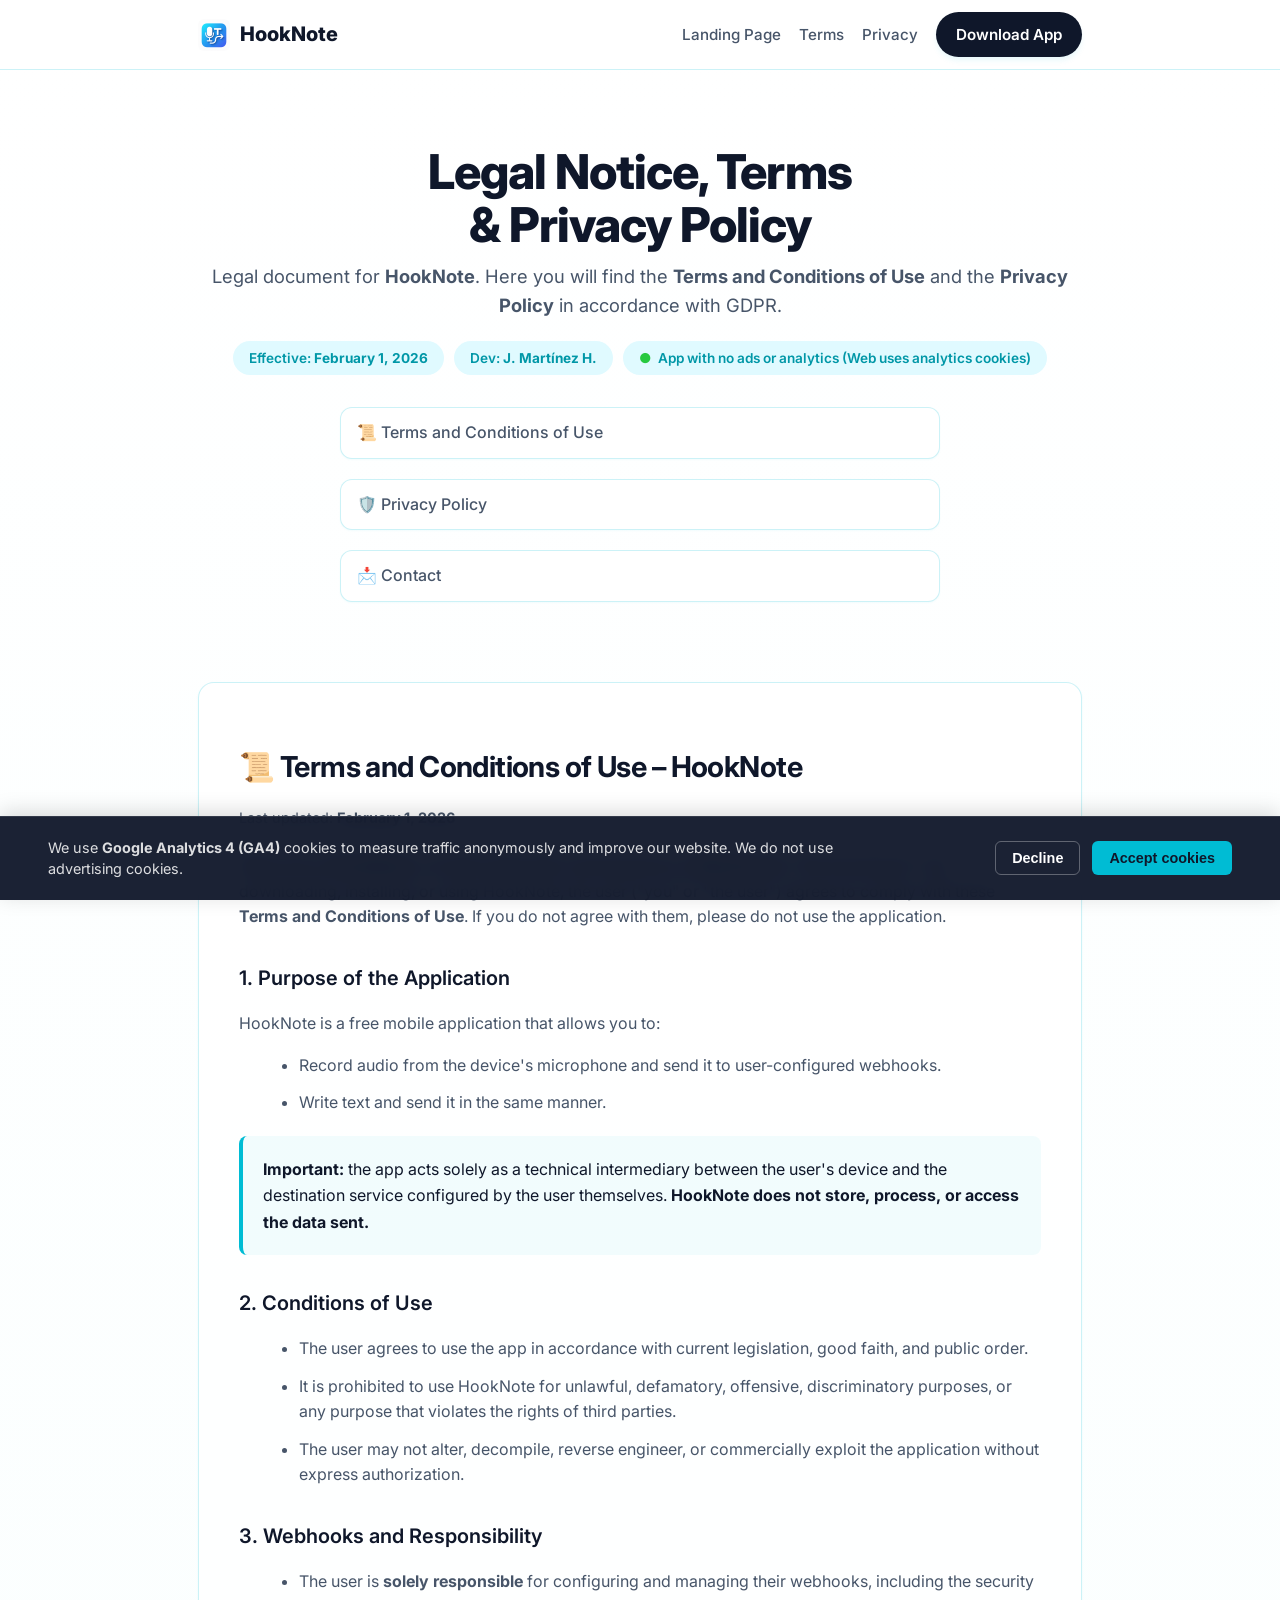
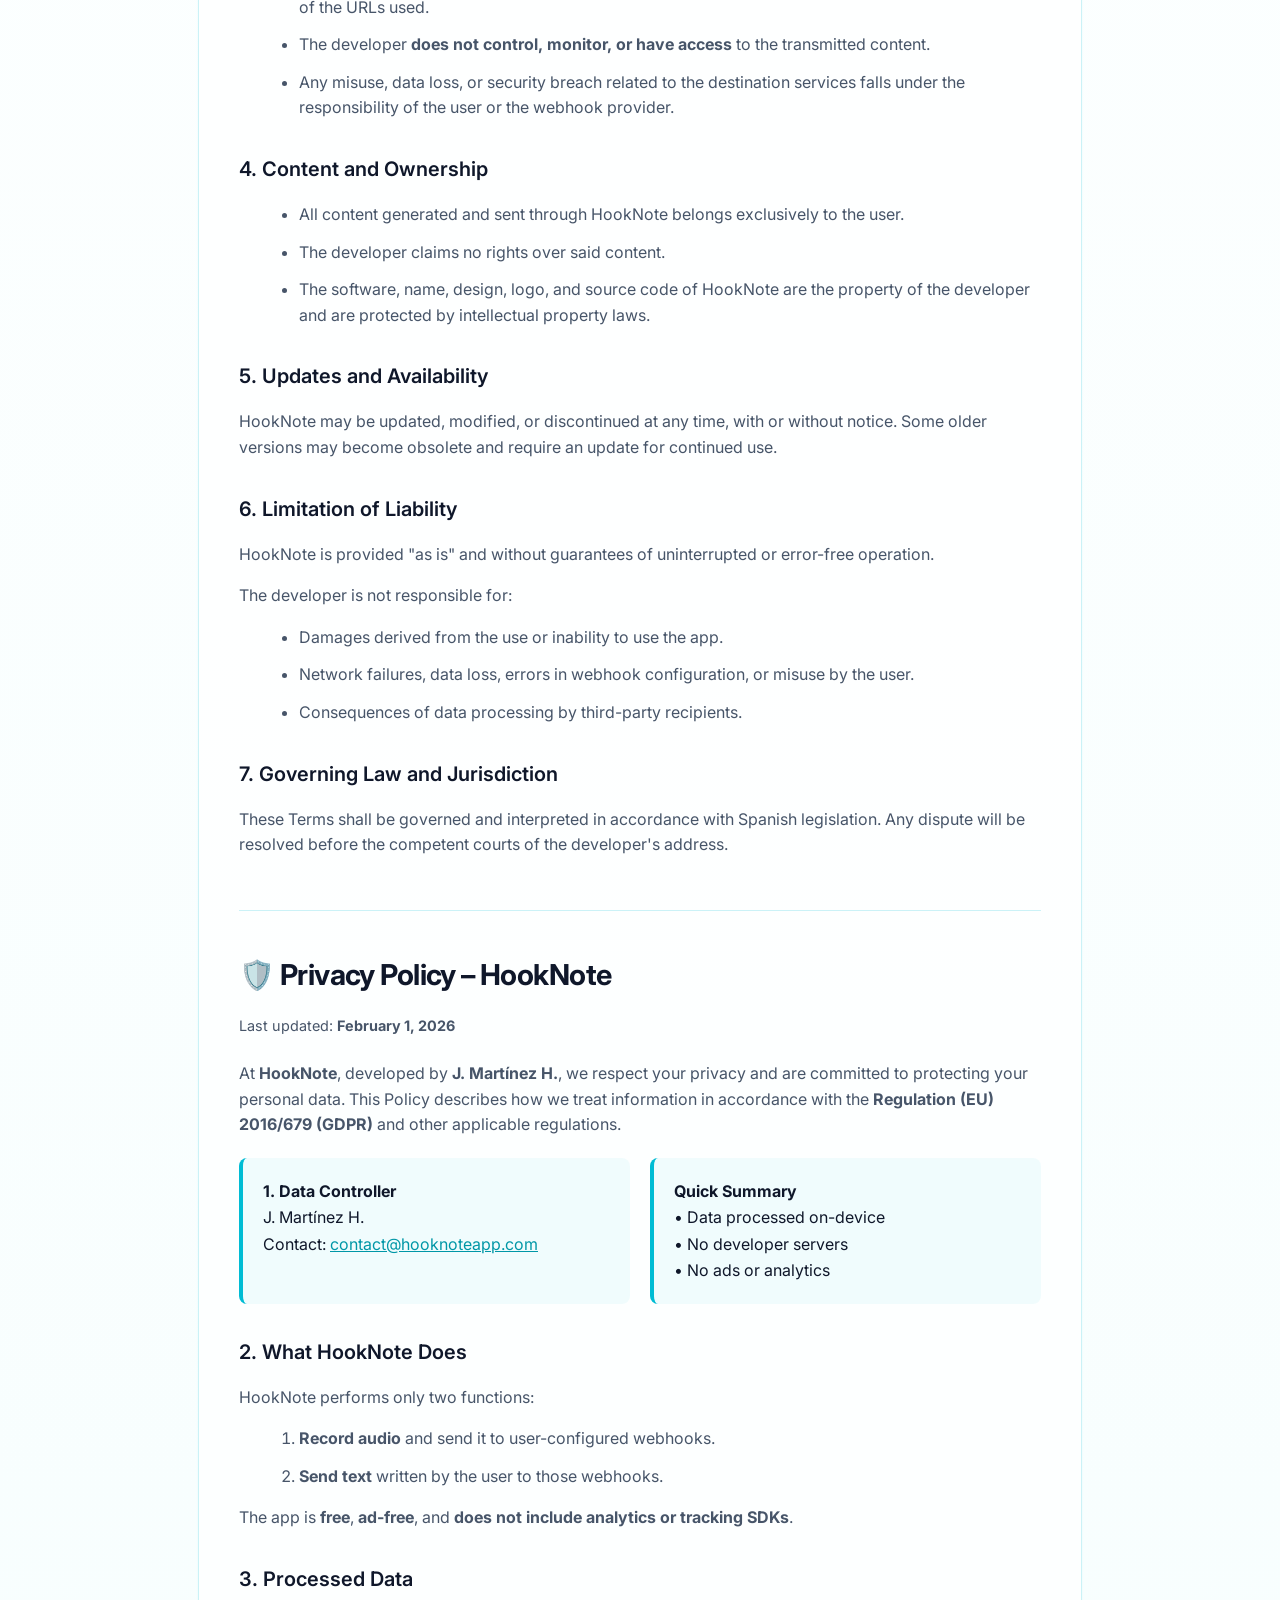
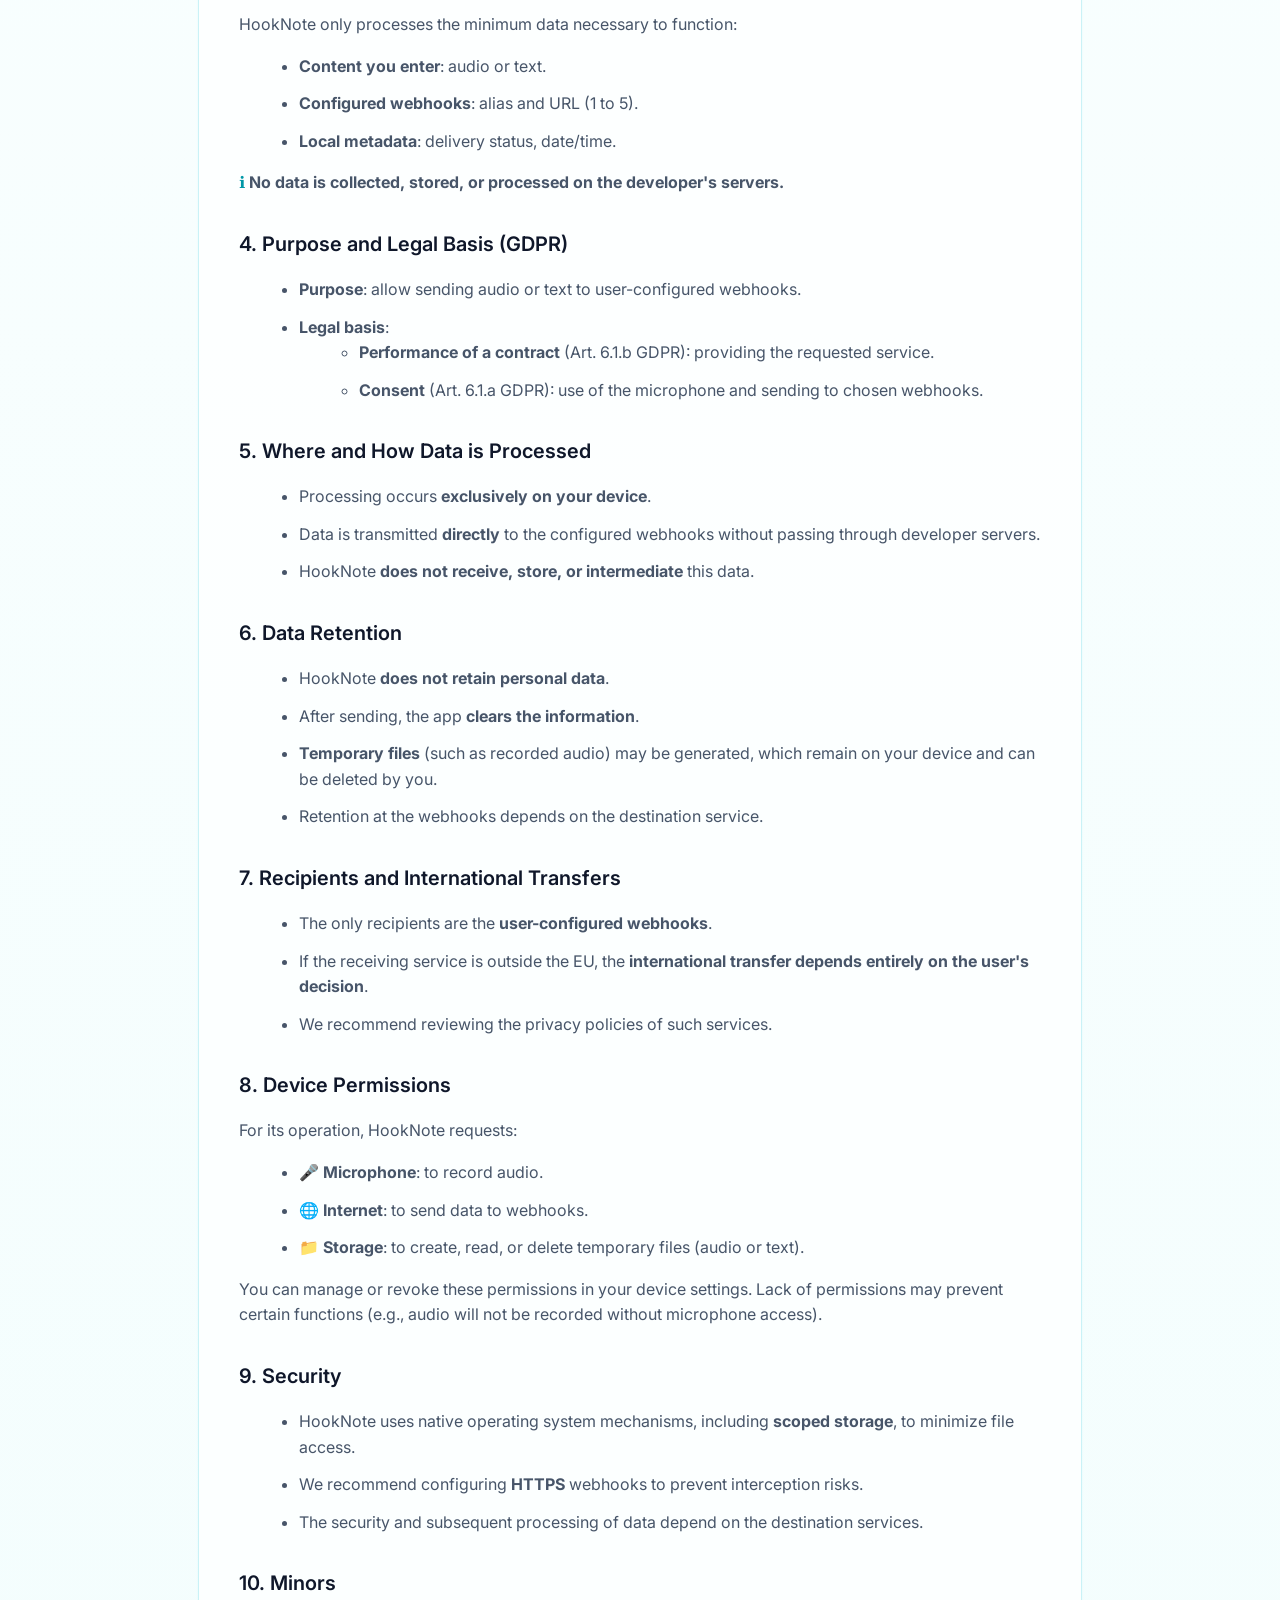
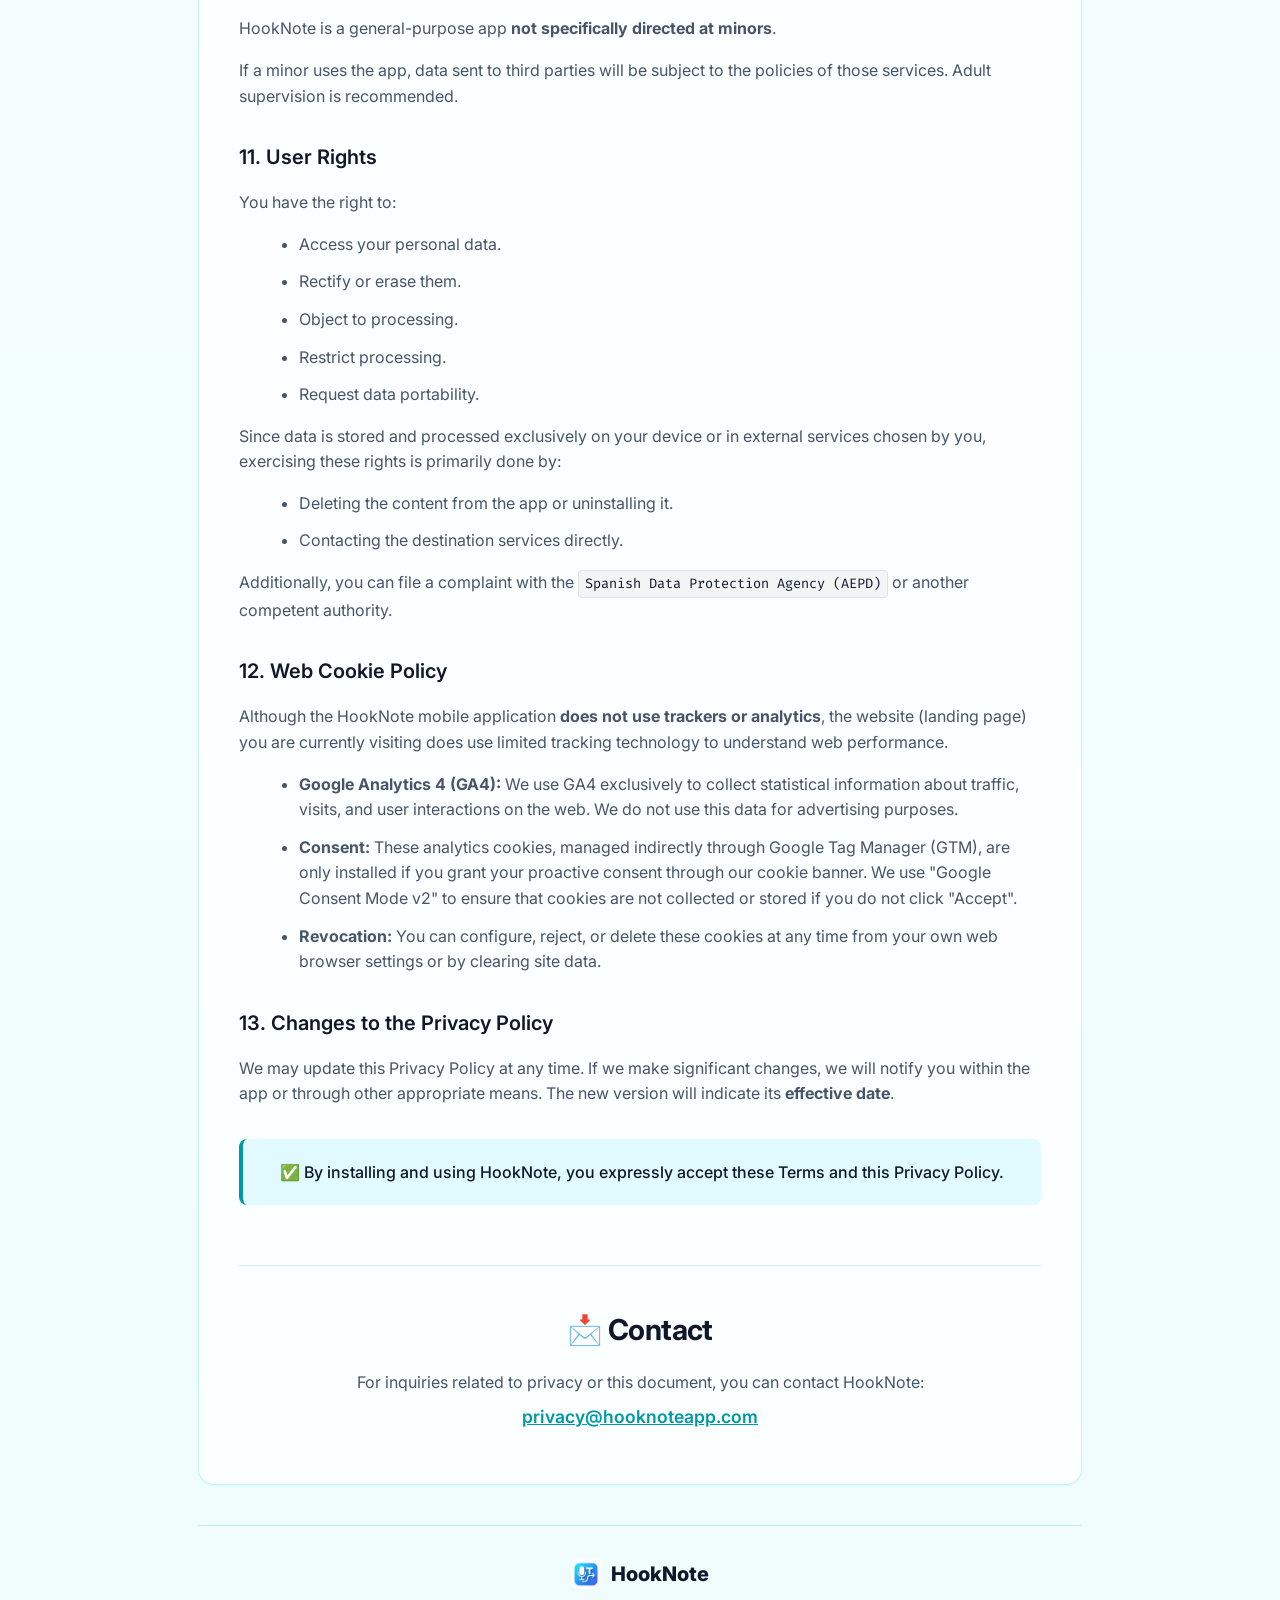
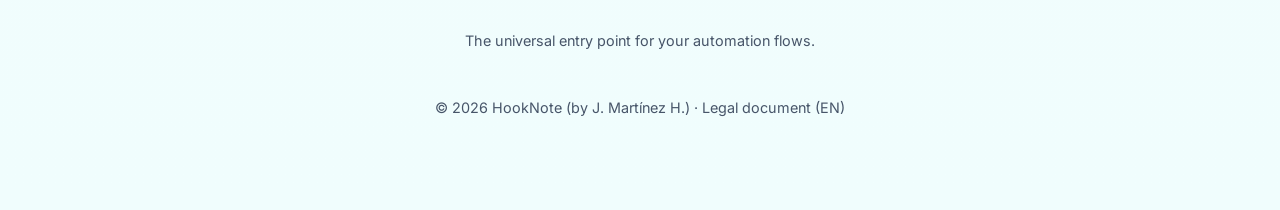
==== commit b9b87fab: "fix: cookie module type" ====
--- a/legal_en.html
+++ b/legal_en.html
@@ -446,6 +446,7 @@
             border-color: white;
         }
     </style>
+  <script type="module" crossorigin src="/assets/cookies-m46SQ3Bs.js"></script>
 </head>
 
 <body>
@@ -749,7 +750,7 @@
     </div>
 
     <!-- Cookie Consent Banner -->
-    <div id="cookie-consent-banner" class="cookie-banner" style="display: none;">
+    <div id="cookie-consent-banner" class="cookie-banner">
         <div class="cookie-content">
             <p>We use <strong>Google Analytics 4 (GA4)</strong> cookies to measure traffic anonymously and improve our website. We do not use advertising cookies.</p>
         </div>
@@ -758,8 +759,8 @@
             <button id="cookie-accept" class="cookie-btn cookie-accept">Accept cookies</button>
         </div>
     </div>
-
-    <script src="/cookies.js"></script>
++
     <script>
         document.getElementById("year").textContent = new Date().getFullYear();
     </script>
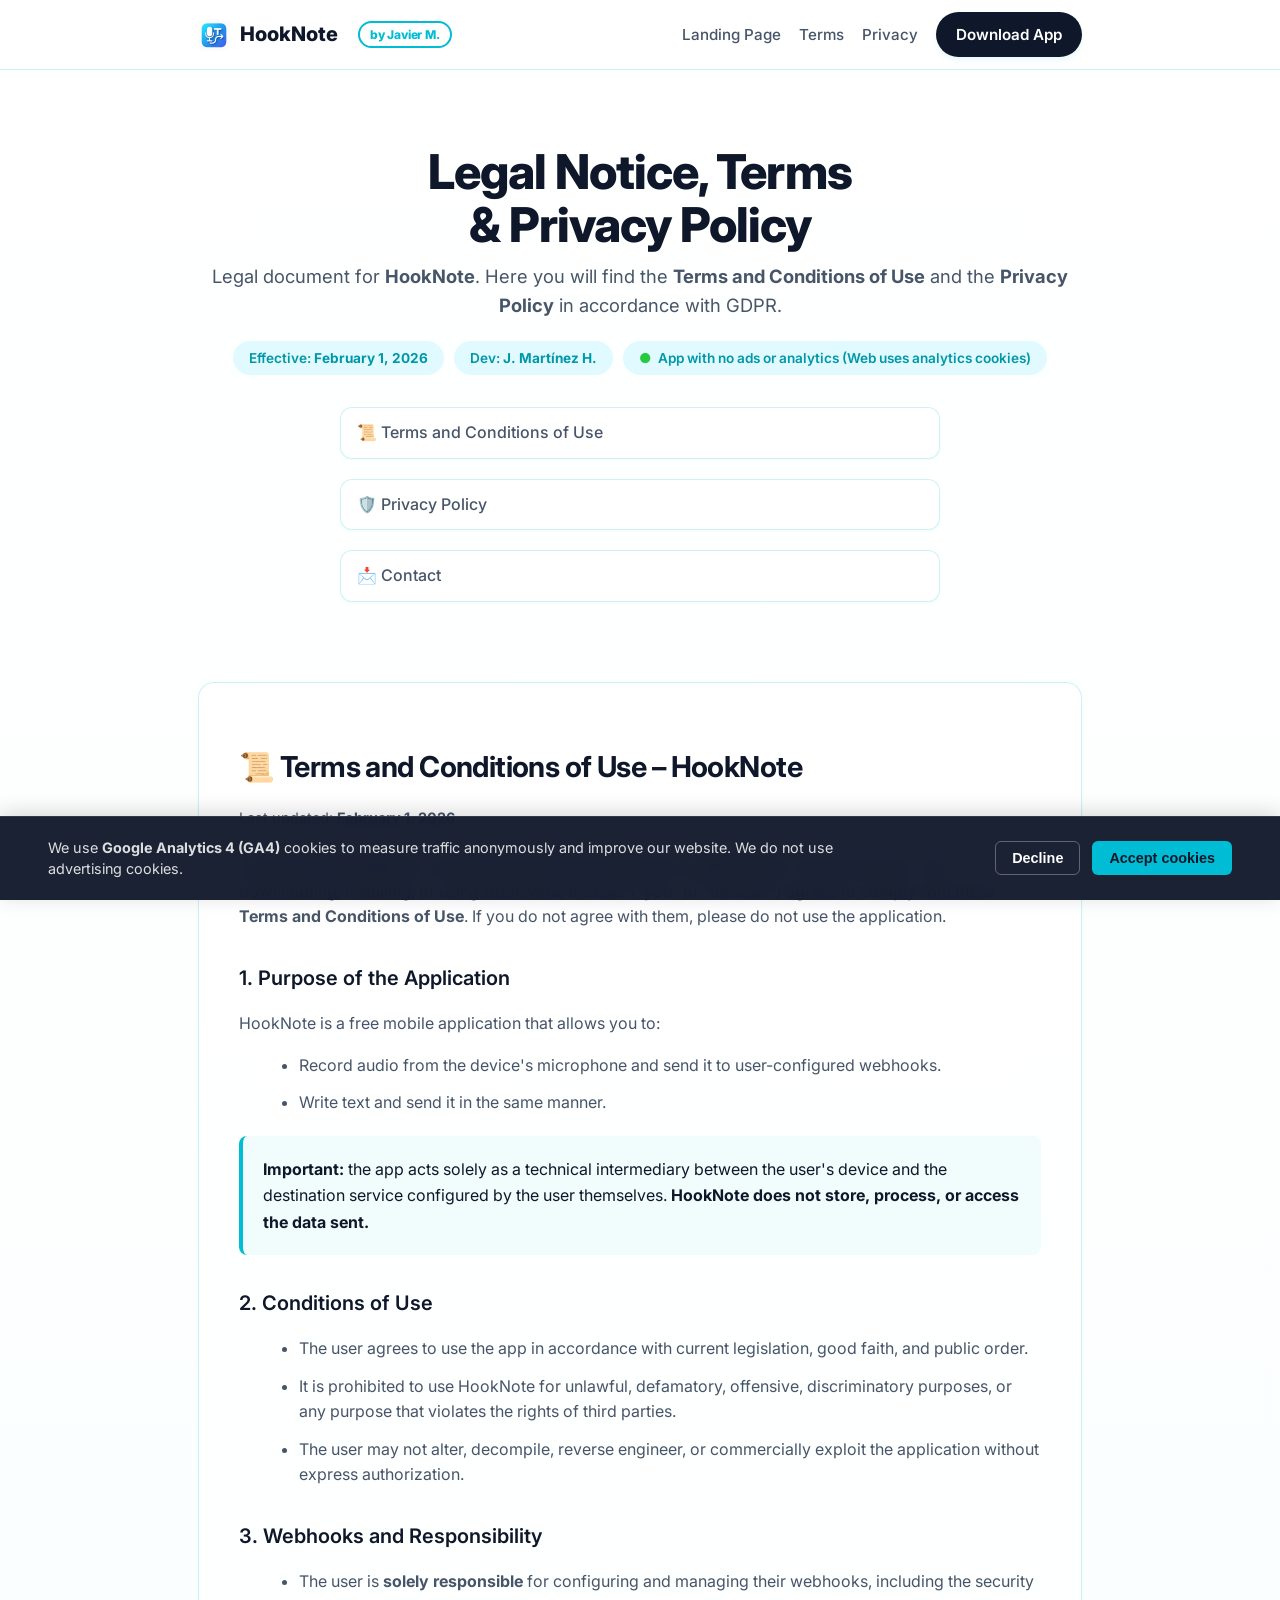
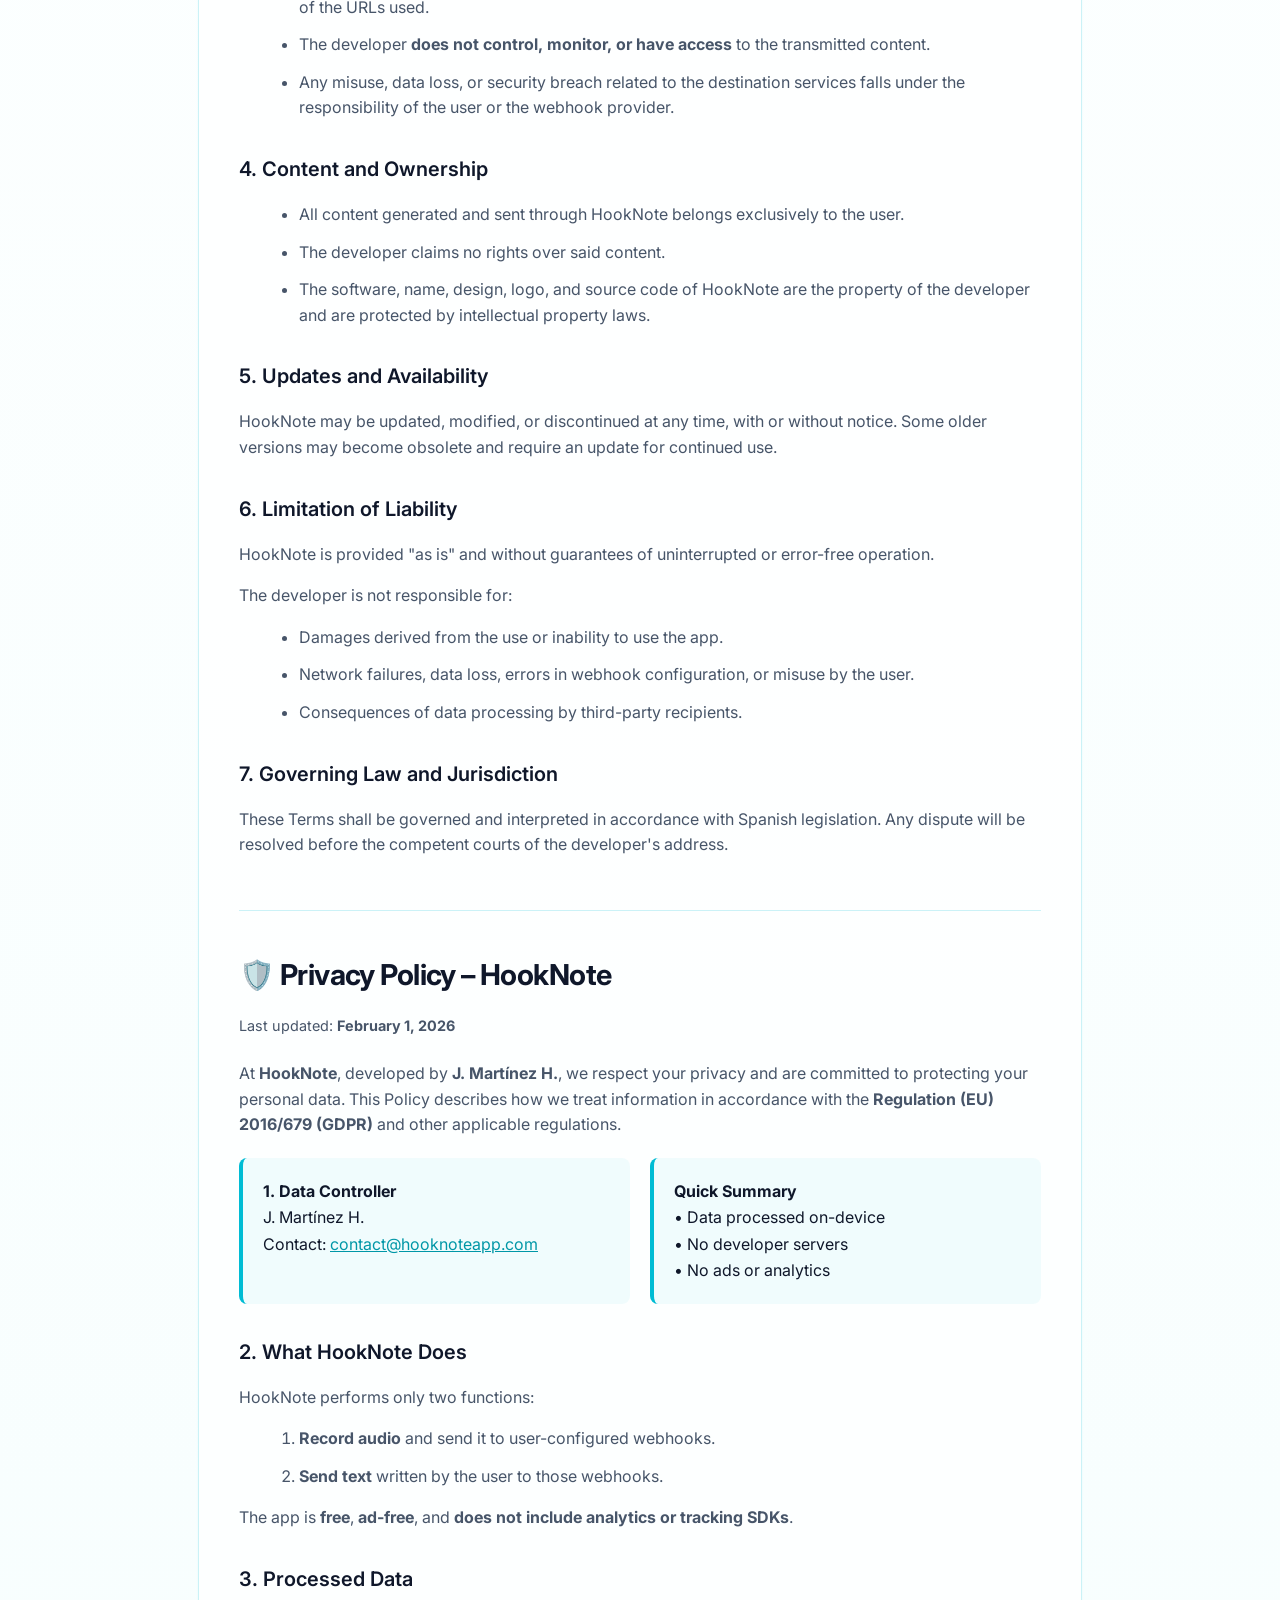
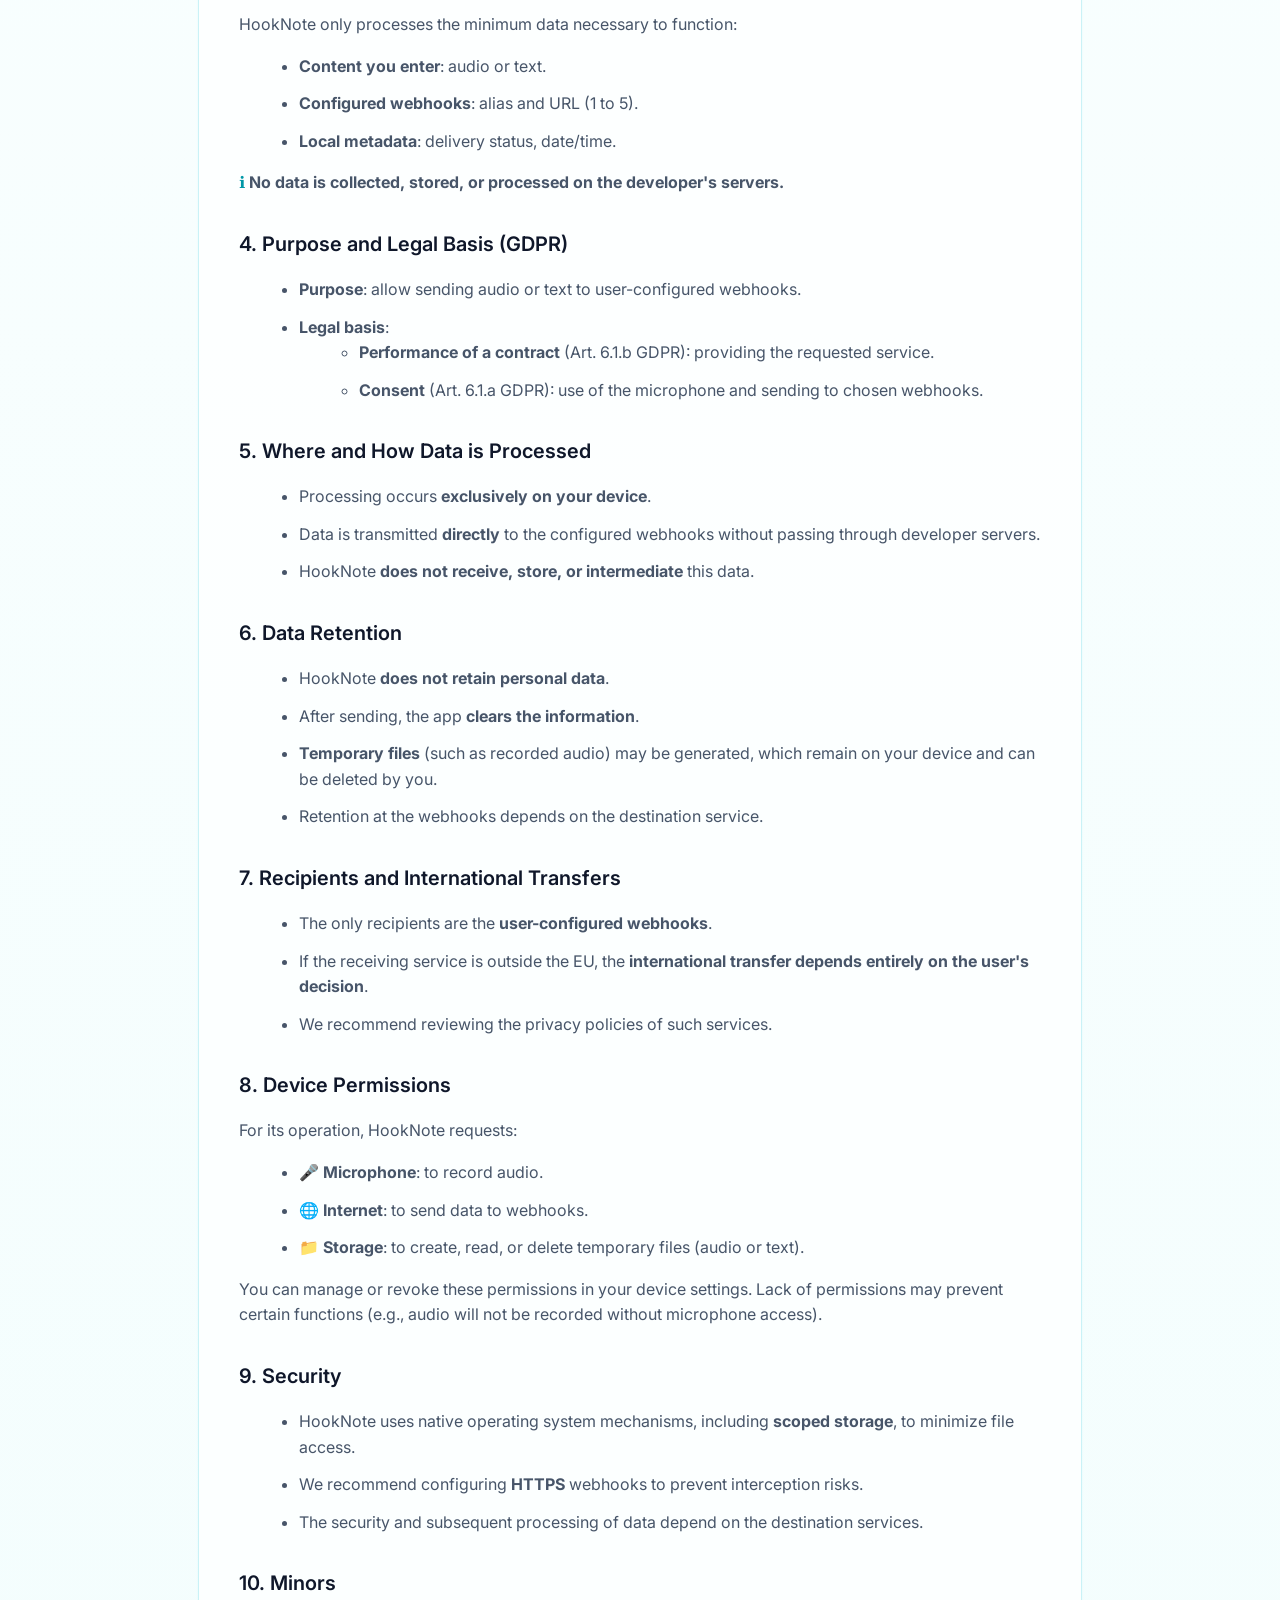
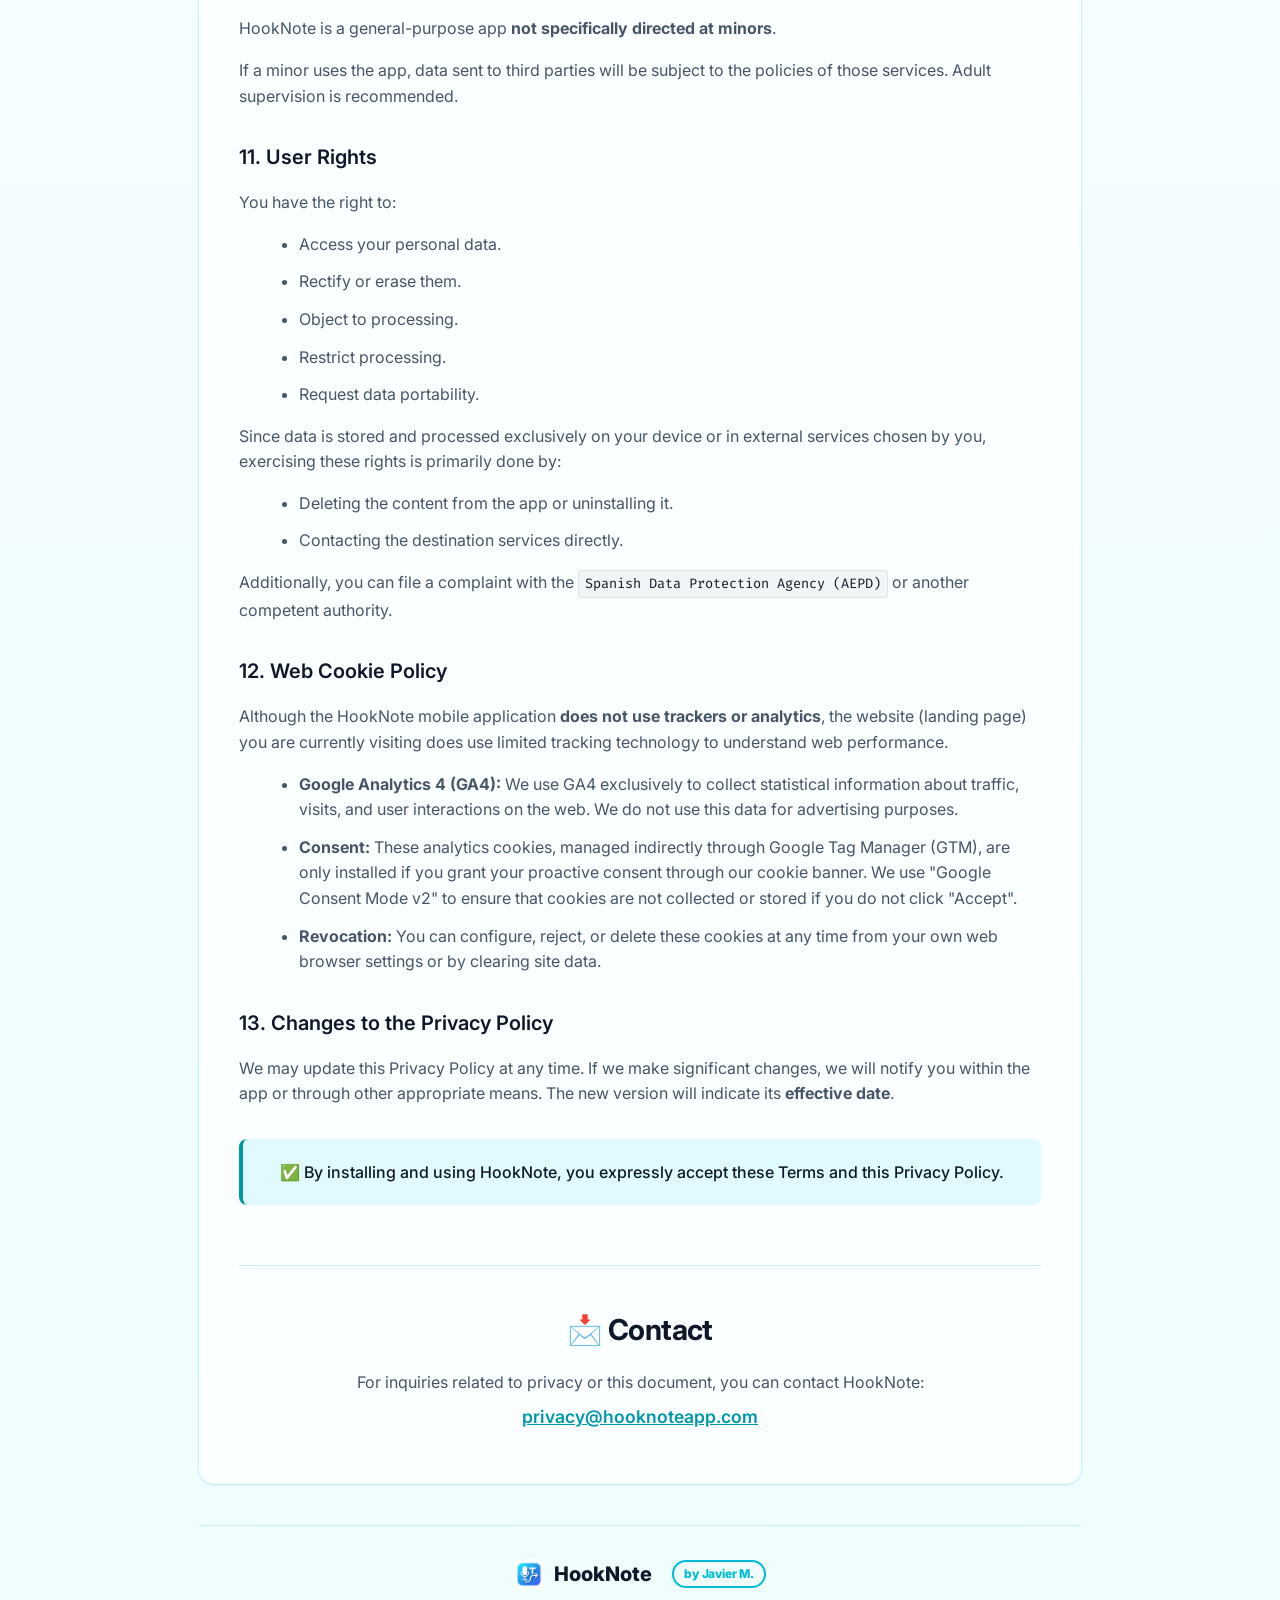
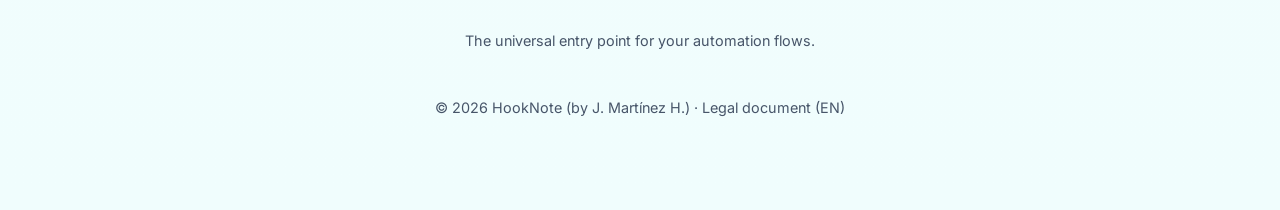
==== commit 0286022e: "add personal label" ====
--- a/legal_en.html
+++ b/legal_en.html
@@ -38,7 +38,7 @@
         content="Legal notice, terms and conditions of use, and privacy policy for HookNote. App developed by J. Martínez H." />
     <meta name="robots" content="index,follow,max-image-preview:large" />
 
-    <link rel="canonical" href="https://www.hooknoteapp.com/legal_en.html" />
+    <link rel="canonical" href="https://hooknote.javierm.es/legal_en.html" />
 
     <!-- Typography matching the landing page -->
     <link rel="preconnect" href="https://fonts.googleapis.com">
@@ -53,13 +53,13 @@
     <meta property="og:title" content="Legal Notice and Privacy Policy | HookNote" />
     <meta property="og:description"
         content="Terms of use and privacy policy for HookNote (GDPR). Processed data, purpose, conservation, and rights." />
-    <meta property="og:url" content="https://www.hooknoteapp.com/legal_en.html" />
-    <meta property="og:image" content="https://www.hooknoteapp.com/images/logo.png" />
+    <meta property="og:url" content="https://hooknote.javierm.es/legal_en.html" />
+    <meta property="og:image" content="https://hooknote.javierm.es/images/logo.png" />
 
     <meta name="twitter:card" content="summary_large_image" />
     <meta name="twitter:title" content="Legal Notice and Privacy Policy | HookNote" />
     <meta name="twitter:description" content="Terms of use and privacy policy for HookNote (GDPR)." />
-    <meta name="twitter:image" content="https://www.hooknoteapp.com/images/logo.png" />
+    <meta name="twitter:image" content="https://hooknote.javierm.es/images/logo.png" />
 
     <link rel="icon" href="./images/logo.png" />
 
@@ -445,6 +445,18 @@
             background: rgba(255, 255, 255, 0.1);
             border-color: white;
         }
+
+        .author-badge {
+            font-size: 0.75rem;
+            font-weight: 800;
+            vertical-align: middle;
+            margin-left: 10px;
+            padding: 2px 10px;
+            border-radius: 999px;
+            border: 2px solid var(--accent);
+            color: var(--accent);
+            letter-spacing: -0.2px;
+        }
     </style>
   <script type="module" crossorigin src="/assets/cookies-m46SQ3Bs.js"></script>
 </head>
@@ -460,6 +472,7 @@
             <a class="brand" href="./index.html">
                 <img src="./images/logo.png" alt="HookNote Logo">
                 <span>HookNote</span>
+                <span class="author-badge">by Javier M.</span>
             </a>
             <div class="navlinks">
                 <a href="./index.html#how-it-works">Landing Page</a>
@@ -741,6 +754,7 @@
             <a href="./index.html" class="brand" style="justify-content: center; margin-bottom: 8px;">
                 <img src="./images/logo.png" alt="HookNote Logo" style="height: 30px;">
                 HookNote
+                <span class="author-badge">by Javier M.</span>
             </a>
             <p>The universal entry point for your automation flows.</p>
             <div style="font-size: 0.9rem; margin-top: 16px;">
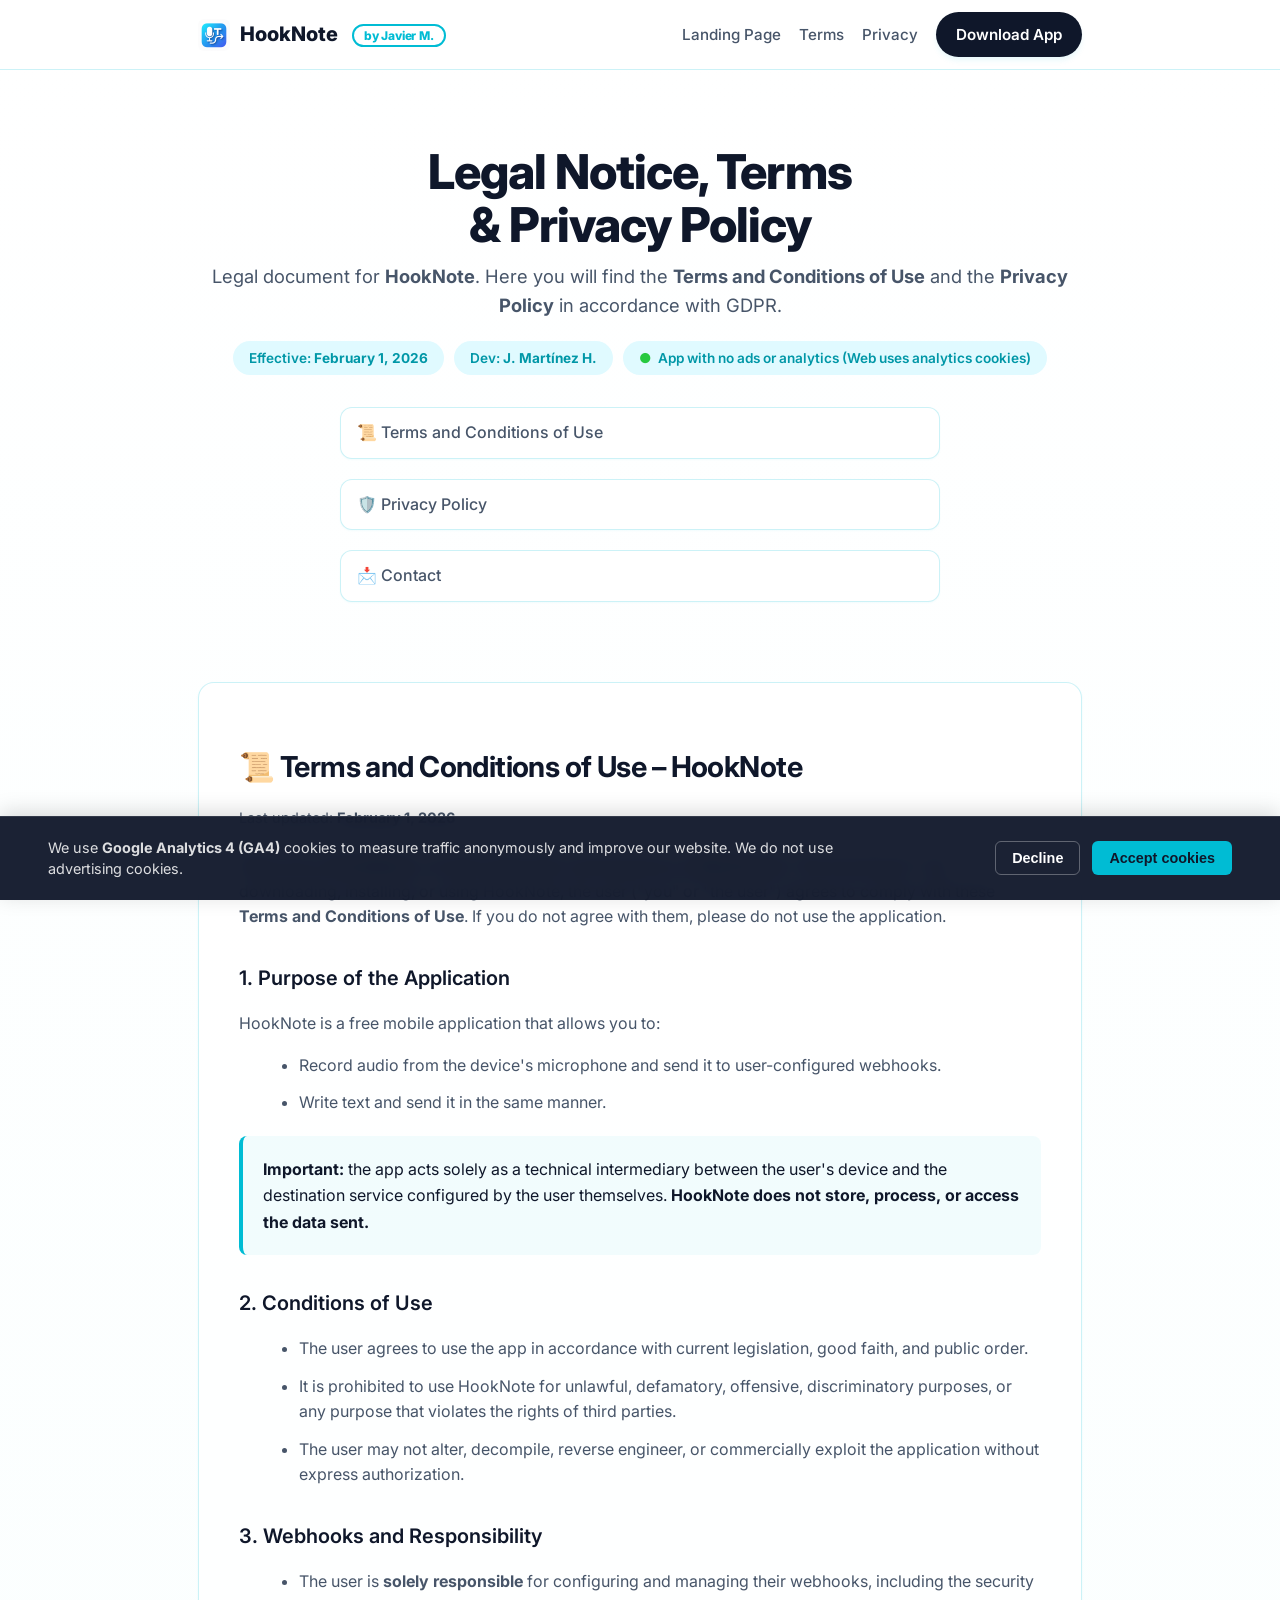
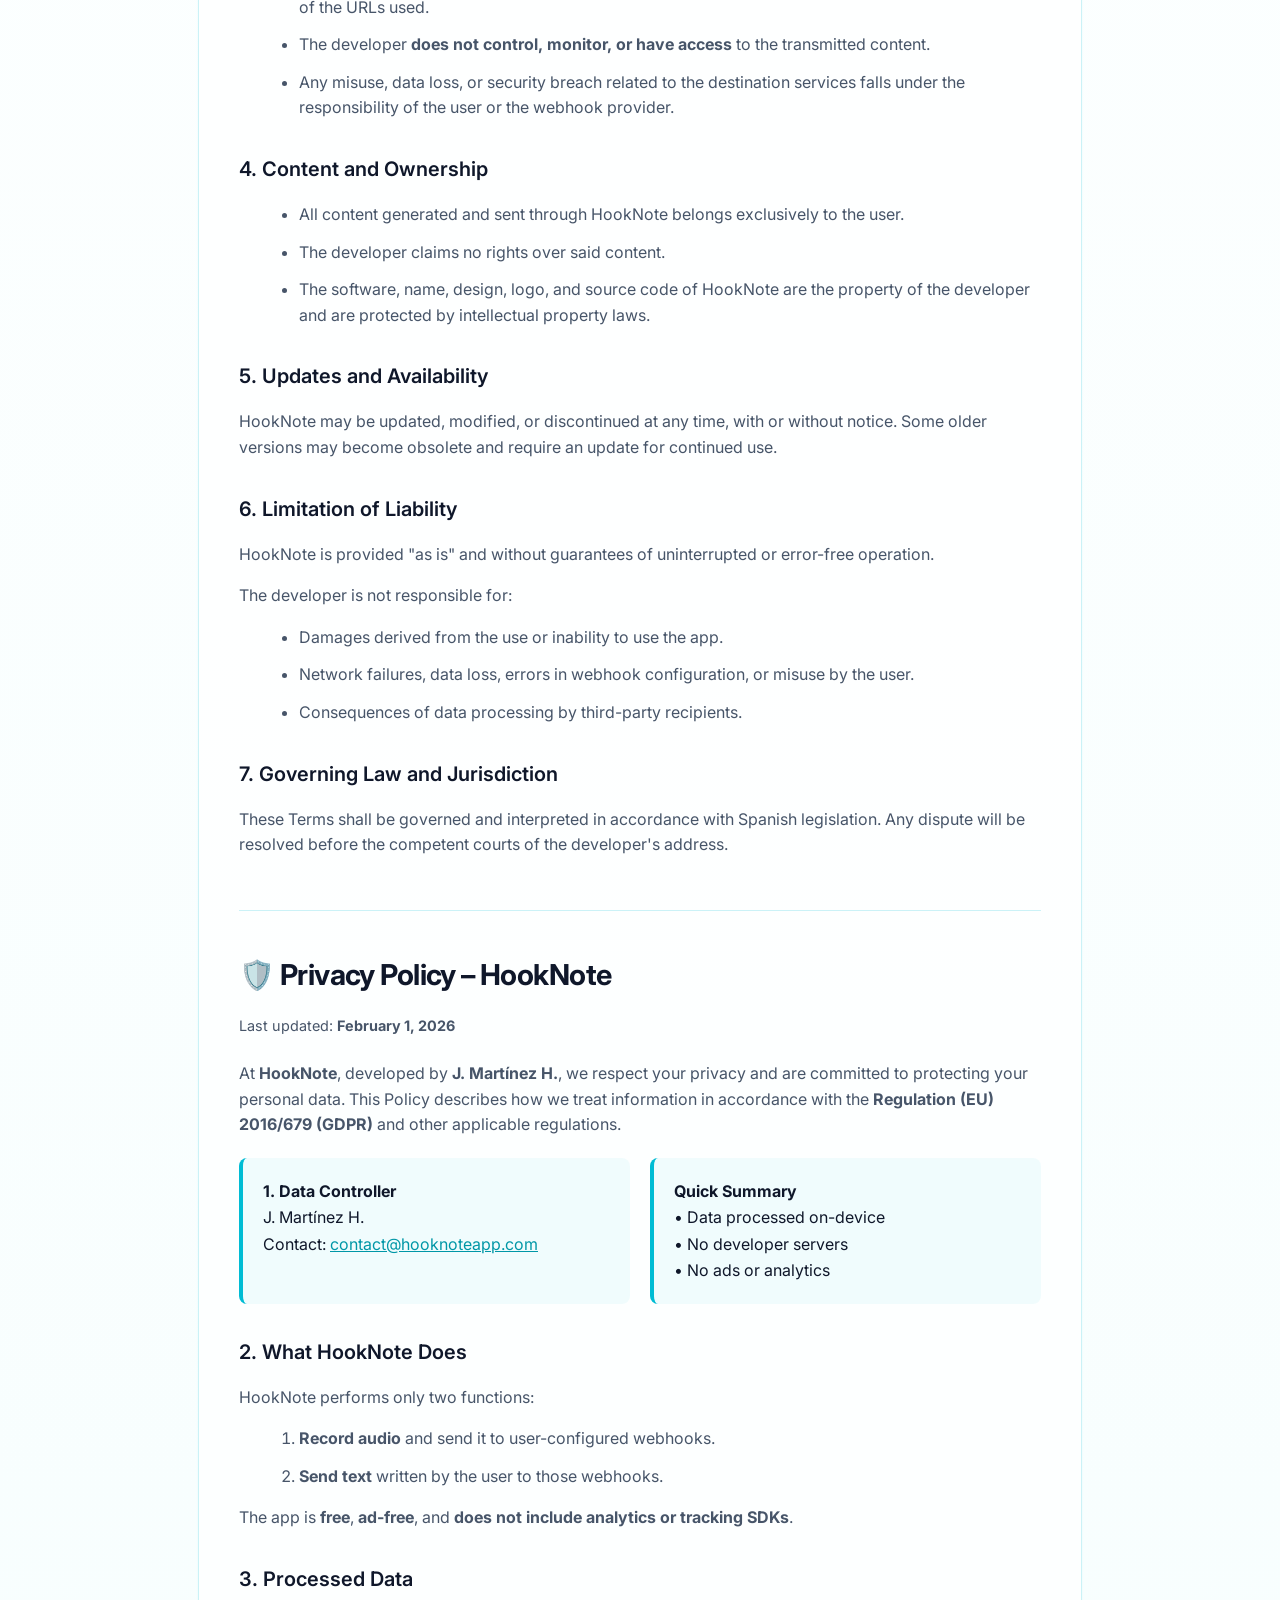
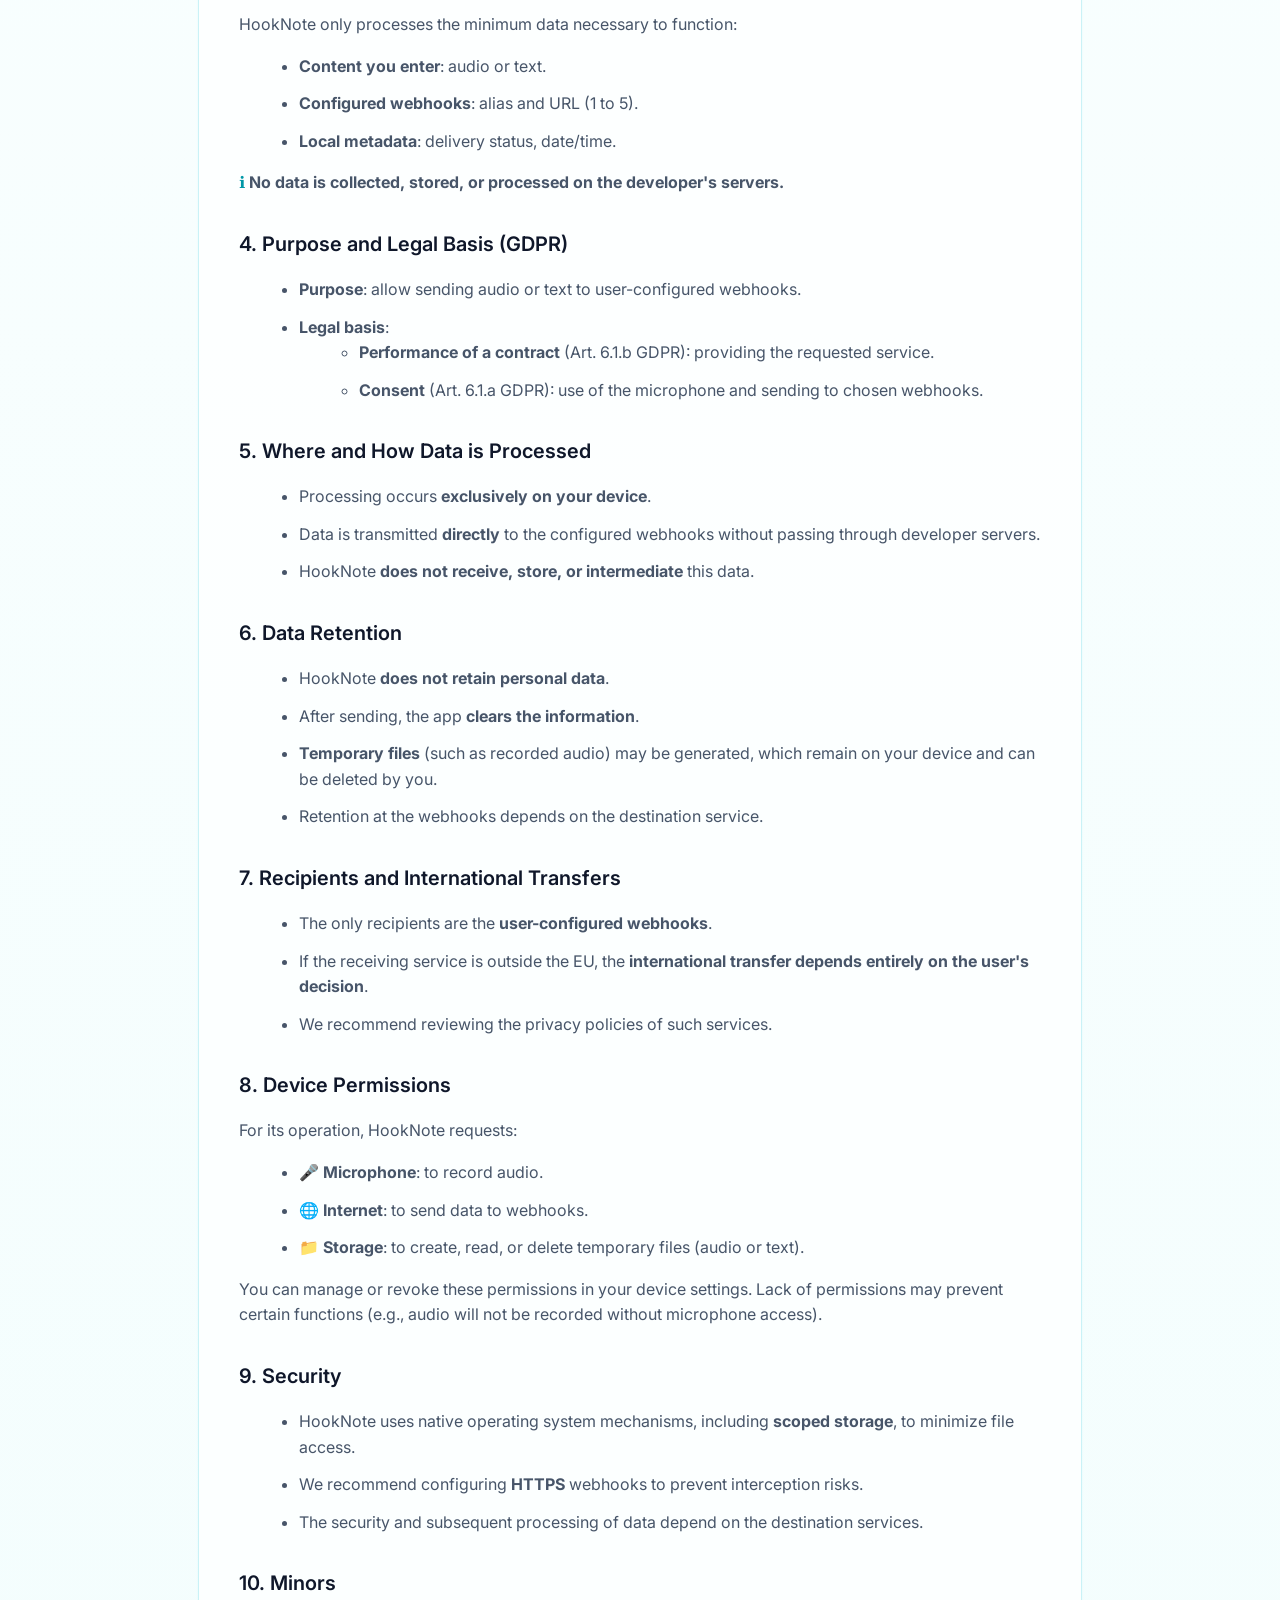
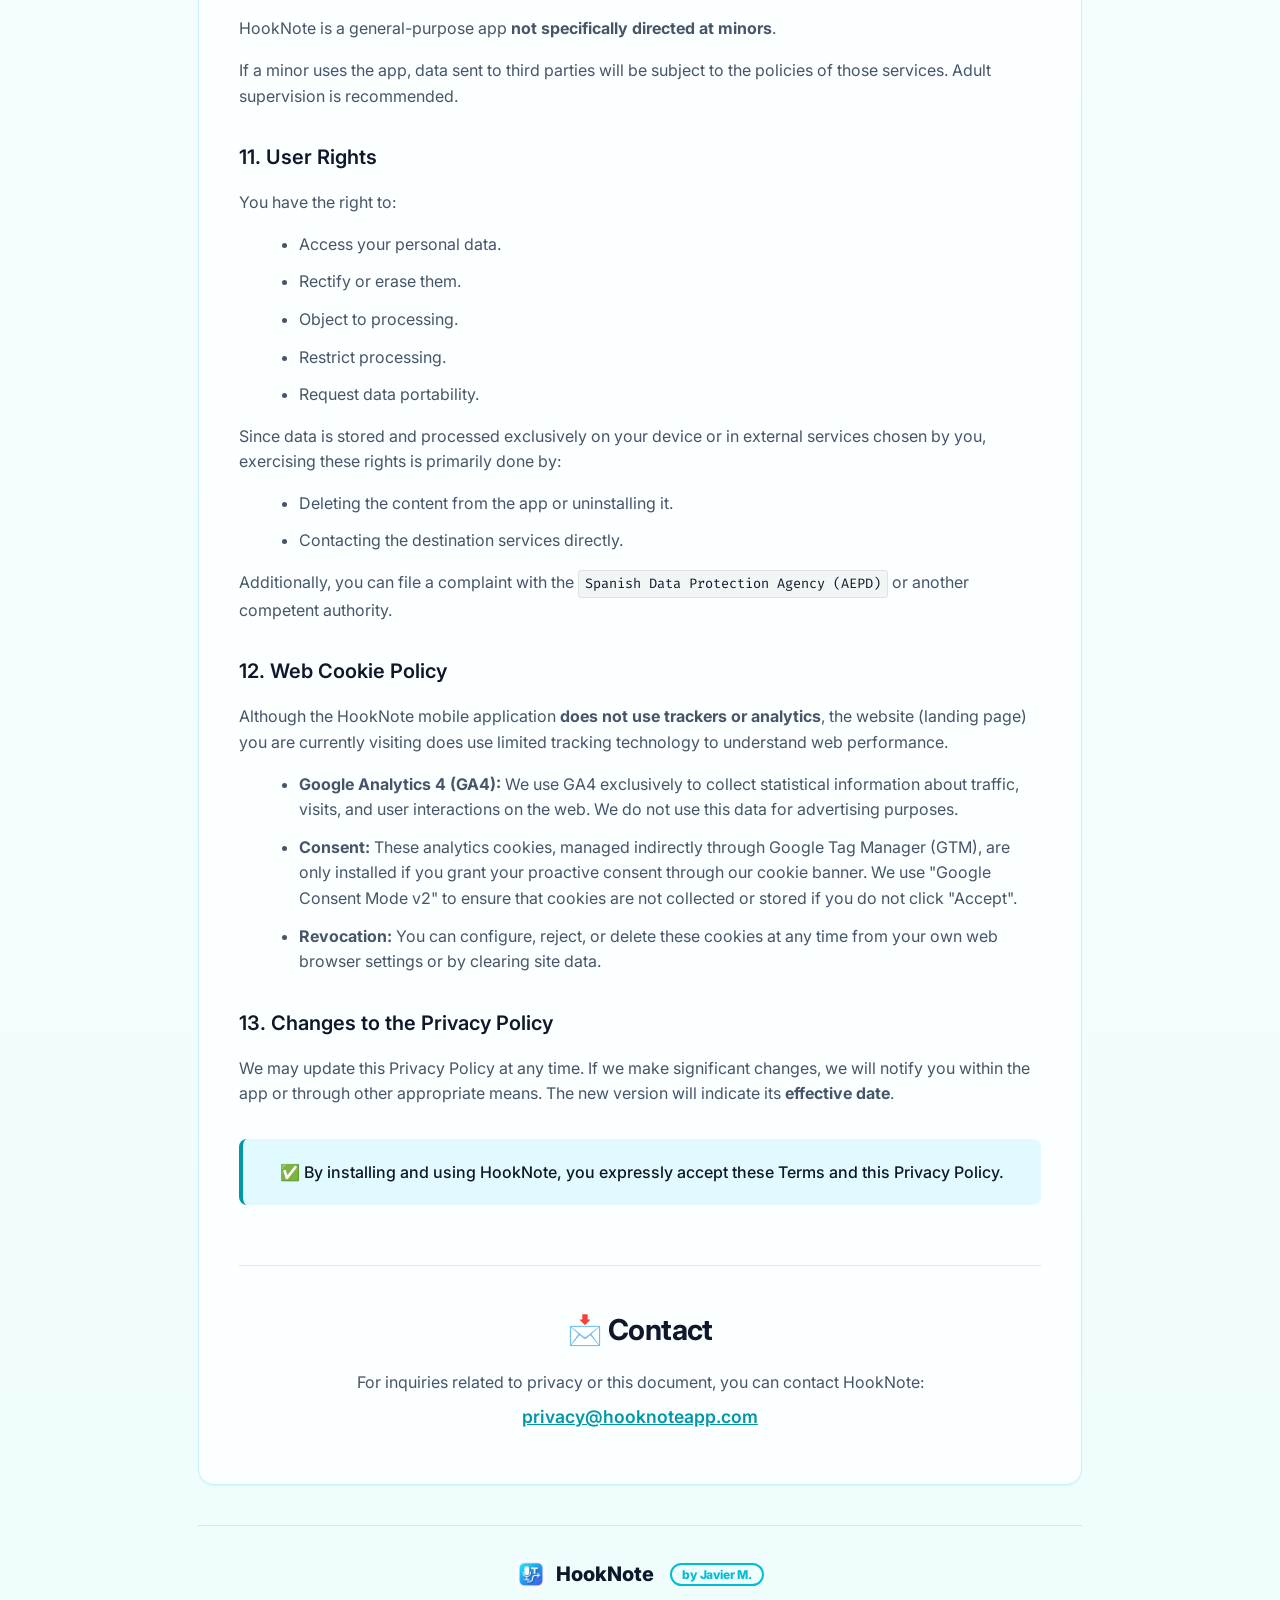
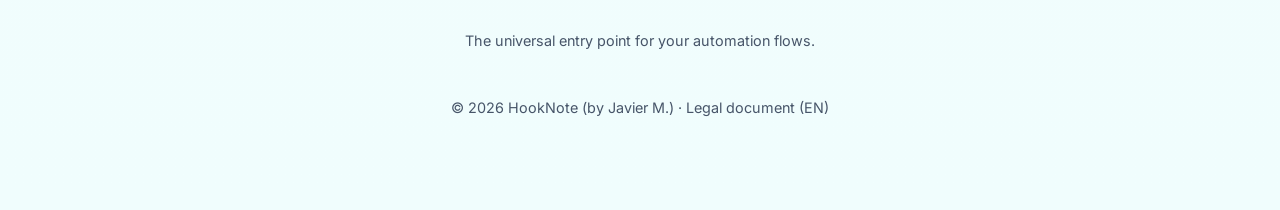
==== commit 116fd47f: "Add fix and remove comments" ====
--- a/legal_en.html
+++ b/legal_en.html
@@ -2,7 +2,6 @@
 <html lang="en">
 
 <head>
-    <!-- Google Consent Mode -->
     <script>
         window.dataLayer = window.dataLayer || [];
         function gtag() { dataLayer.push(arguments); }
@@ -11,7 +10,6 @@
             'analytics_storage': 'denied'
         });
 
-        // Load granted state if already accepted
         if (localStorage.getItem("hooknote_cookie_consent") === "accepted") {
             gtag('consent', 'update', {
                 'ad_storage': 'granted',
@@ -19,7 +17,6 @@
             });
         }
     </script>
-    <!-- Google Tag Manager -->
     <script>(function (w, d, s, l, i) {
             w[l] = w[l] || []; w[l].push({
                 'gtm.start':
@@ -28,7 +25,6 @@
                 j = d.createElement(s), dl = l != 'dataLayer' ? '&l=' + l : ''; j.async = true; j.src =
                     'https://www.googletagmanager.com/gtm.js?id=' + i + dl; f.parentNode.insertBefore(j, f);
         })(window, document, 'script', 'dataLayer', 'GTM-KTXKHZTX');</script>
-    <!-- End Google Tag Manager -->
 
     <meta charset="utf-8" />
     <meta name="viewport" content="width=device-width, initial-scale=1" />
@@ -40,7 +36,6 @@
 
     <link rel="canonical" href="https://hooknote.javierm.es/legal_en.html" />
 
-    <!-- Typography matching the landing page -->
     <link rel="preconnect" href="https://fonts.googleapis.com">
     <link rel="preconnect" href="https://fonts.gstatic.com" crossorigin>
     <link
@@ -462,18 +457,20 @@
 </head>
 
 <body>
-    <!-- Google Tag Manager (noscript) -->
     <noscript><iframe src="https://www.googletagmanager.com/ns.html?id=GTM-KTXKHZTX" height="0" width="0"
             style="display:none;visibility:hidden"></iframe></noscript>
-    <!-- End Google Tag Manager (noscript) -->
 
     <header>
         <nav class="nav" aria-label="Main Navigation">
-            <a class="brand" href="./index.html">
-                <img src="./images/logo.png" alt="HookNote Logo">
-                <span>HookNote</span>
-                <span class="author-badge">by Javier M.</span>
-            </a>
+            <div style="display: flex; align-items: center;">
+                <a class="brand" href="./index.html" style="padding-right: 4px;">
+                    <img src="./images/logo.png" alt="HookNote Logo">
+                    <span>HookNote</span>
+                </a>
+                <a href="#" style="text-decoration: none;">
+                    <span class="author-badge">by Javier M.</span>
+                </a>
+            </div>
             <div class="navlinks">
                 <a href="./index.html#how-it-works">Landing Page</a>
                 <a href="#terms">Terms</a>
@@ -498,7 +495,8 @@
             <div class="meta" role="list">
                 <span class="badge" role="listitem">Effective: <strong>February 1, 2026</strong></span>
                 <span class="badge" role="listitem">Dev: <strong>J. Martínez H.</strong></span>
-                <span class="badge" role="listitem"><span class="ok">●</span> App with no ads or analytics (Web uses analytics cookies)</span>
+                <span class="badge" role="listitem"><span class="ok">●</span> App with no ads or analytics (Web uses
+                    analytics cookies)</span>
             </div>
 
             <ul class="toc" aria-label="Table of Contents">
@@ -717,12 +715,20 @@
 
                 <h3 id="cookies">12. Web Cookie Policy</h3>
                 <p>
-                    Although the HookNote mobile application <strong>does not use trackers or analytics</strong>, the website (landing page) you are currently visiting does use limited tracking technology to understand web performance.
-                </p>
-                <ul>
-                    <li><strong>Google Analytics 4 (GA4):</strong> We use GA4 exclusively to collect statistical information about traffic, visits, and user interactions on the web. We do not use this data for advertising purposes.</li>
-                    <li><strong>Consent:</strong> These analytics cookies, managed indirectly through Google Tag Manager (GTM), are only installed if you grant your proactive consent through our cookie banner. We use "Google Consent Mode v2" to ensure that cookies are not collected or stored if you do not click "Accept".</li>
-                    <li><strong>Revocation:</strong> You can configure, reject, or delete these cookies at any time from your own web browser settings or by clearing site data.</li>
+                    Although the HookNote mobile application <strong>does not use trackers or analytics</strong>, the
+                    website (landing page) you are currently visiting does use limited tracking technology to understand
+                    web performance.
+                </p>
+                <ul>
+                    <li><strong>Google Analytics 4 (GA4):</strong> We use GA4 exclusively to collect statistical
+                        information about traffic, visits, and user interactions on the web. We do not use this data for
+                        advertising purposes.</li>
+                    <li><strong>Consent:</strong> These analytics cookies, managed indirectly through Google Tag Manager
+                        (GTM), are only installed if you grant your proactive consent through our cookie banner. We use
+                        "Google Consent Mode v2" to ensure that cookies are not collected or stored if you do not click
+                        "Accept".</li>
+                    <li><strong>Revocation:</strong> You can configure, reject, or delete these cookies at any time from
+                        your own web browser settings or by clearing site data.</li>
                 </ul>
 
                 <h3 id="changes">13. Changes to the Privacy Policy</h3>
@@ -751,22 +757,27 @@
         </main>
 
         <footer>
-            <a href="./index.html" class="brand" style="justify-content: center; margin-bottom: 8px;">
-                <img src="./images/logo.png" alt="HookNote Logo" style="height: 30px;">
-                HookNote
-                <span class="author-badge">by Javier M.</span>
-            </a>
+            <div
+                style="display: flex; justify-content: center; align-items: center; margin-bottom: 8px; flex-wrap: wrap;">
+                <a href="./index.html" class="brand" style="padding-right: 6px;">
+                    <img src="./images/logo.png" alt="HookNote Logo" style="height: 30px;">
+                    HookNote
+                </a>
+                <a href="#" style="text-decoration: none;">
+                    <span class="author-badge">by Javier M.</span>
+                </a>
+            </div>
             <p>The universal entry point for your automation flows.</p>
             <div style="font-size: 0.9rem; margin-top: 16px;">
-                © <span id="year">2026</span> HookNote (by J. Martínez H.) · Legal document (EN)
+                © <span id="year">2026</span> HookNote (by Javier M.) · Legal document (EN)
             </div>
         </footer>
     </div>
 
-    <!-- Cookie Consent Banner -->
     <div id="cookie-consent-banner" class="cookie-banner">
         <div class="cookie-content">
-            <p>We use <strong>Google Analytics 4 (GA4)</strong> cookies to measure traffic anonymously and improve our website. We do not use advertising cookies.</p>
+            <p>We use <strong>Google Analytics 4 (GA4)</strong> cookies to measure traffic anonymously and improve our
+                website. We do not use advertising cookies.</p>
         </div>
         <div class="cookie-actions">
             <button id="cookie-decline" class="cookie-btn cookie-decline">Decline</button>
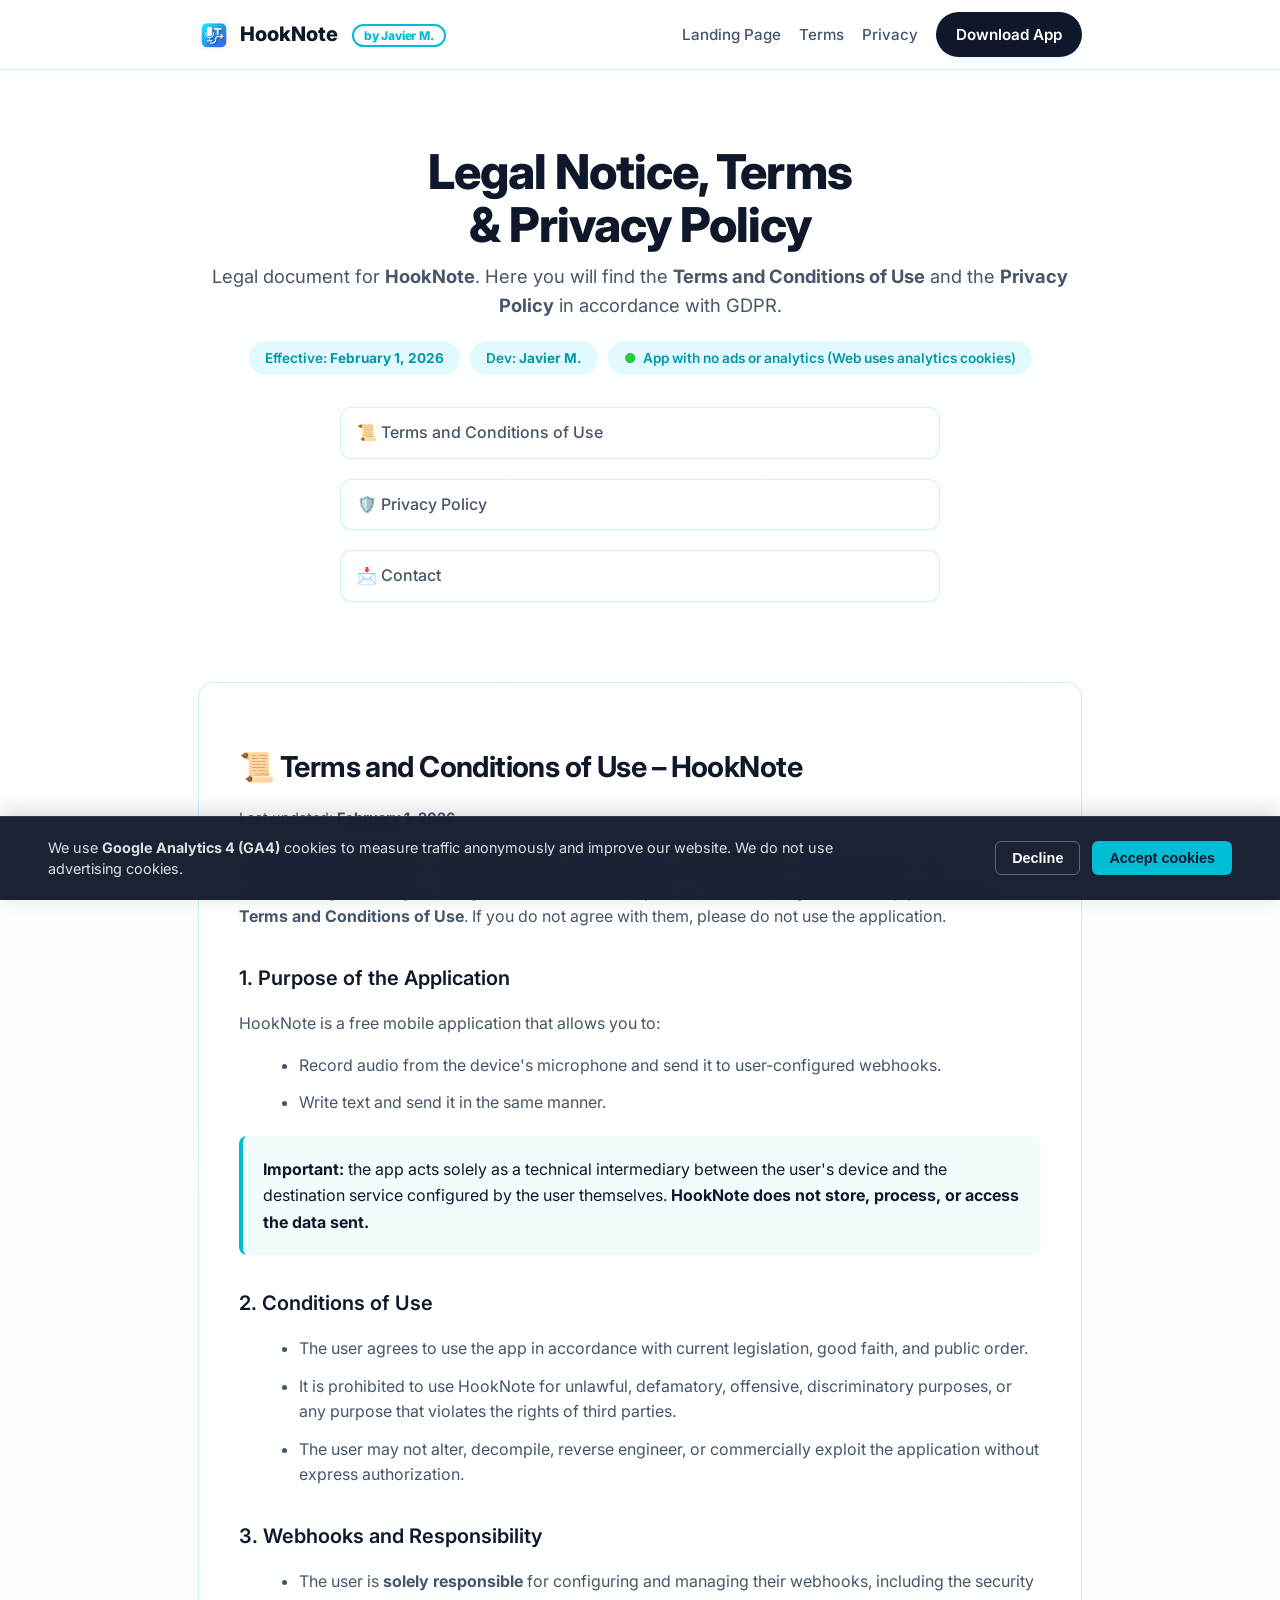
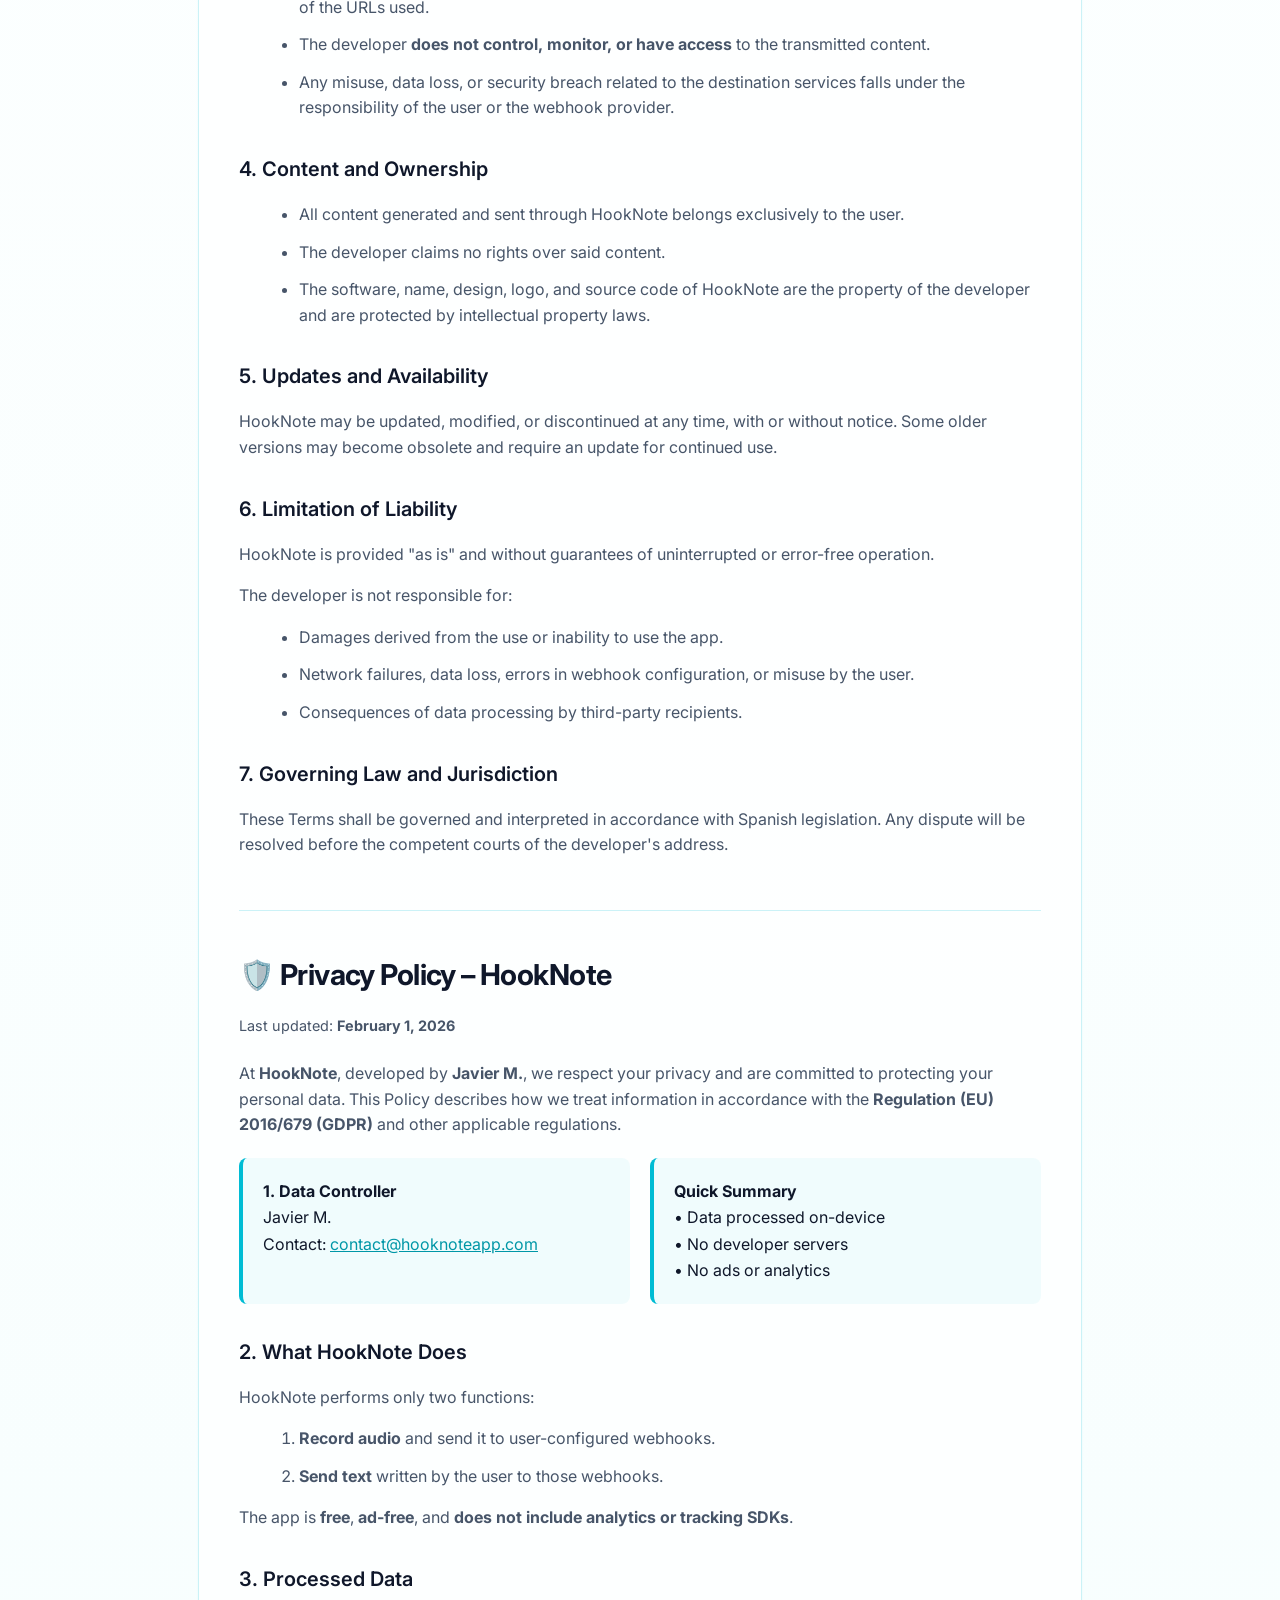
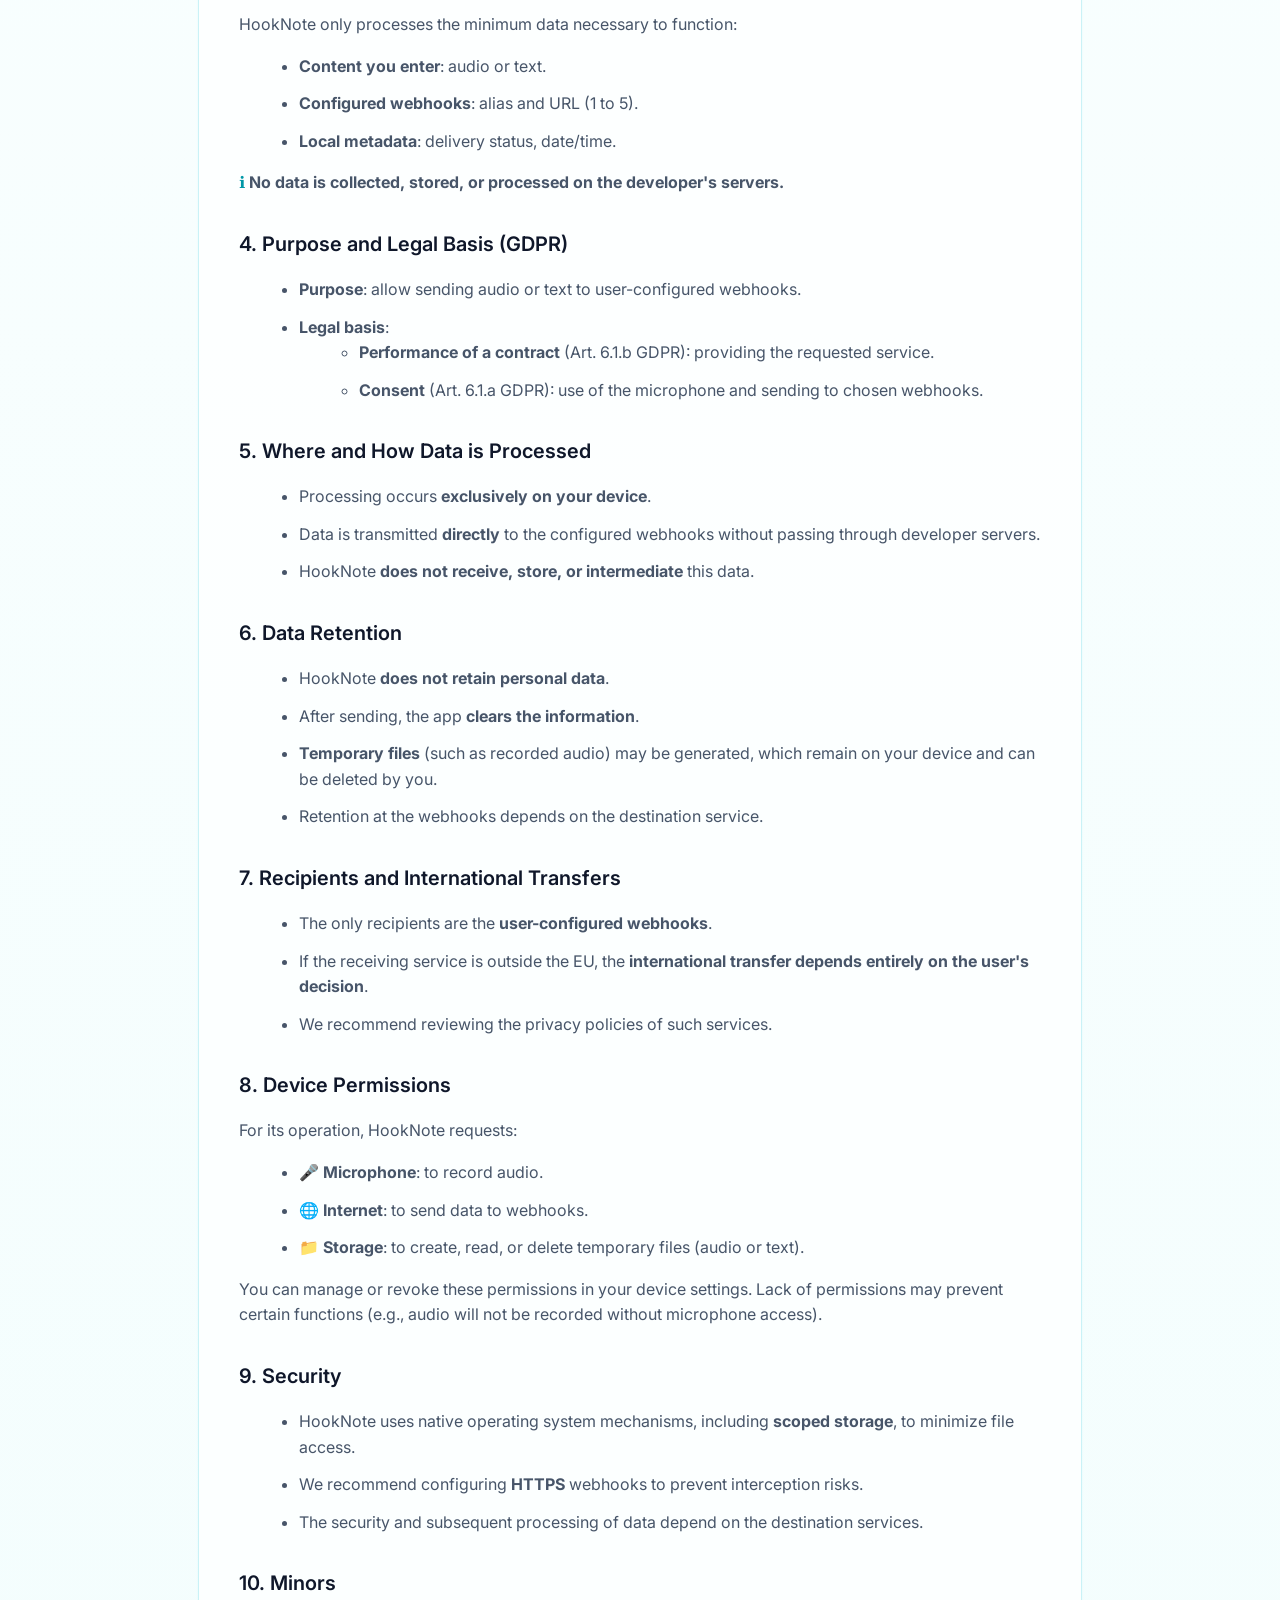
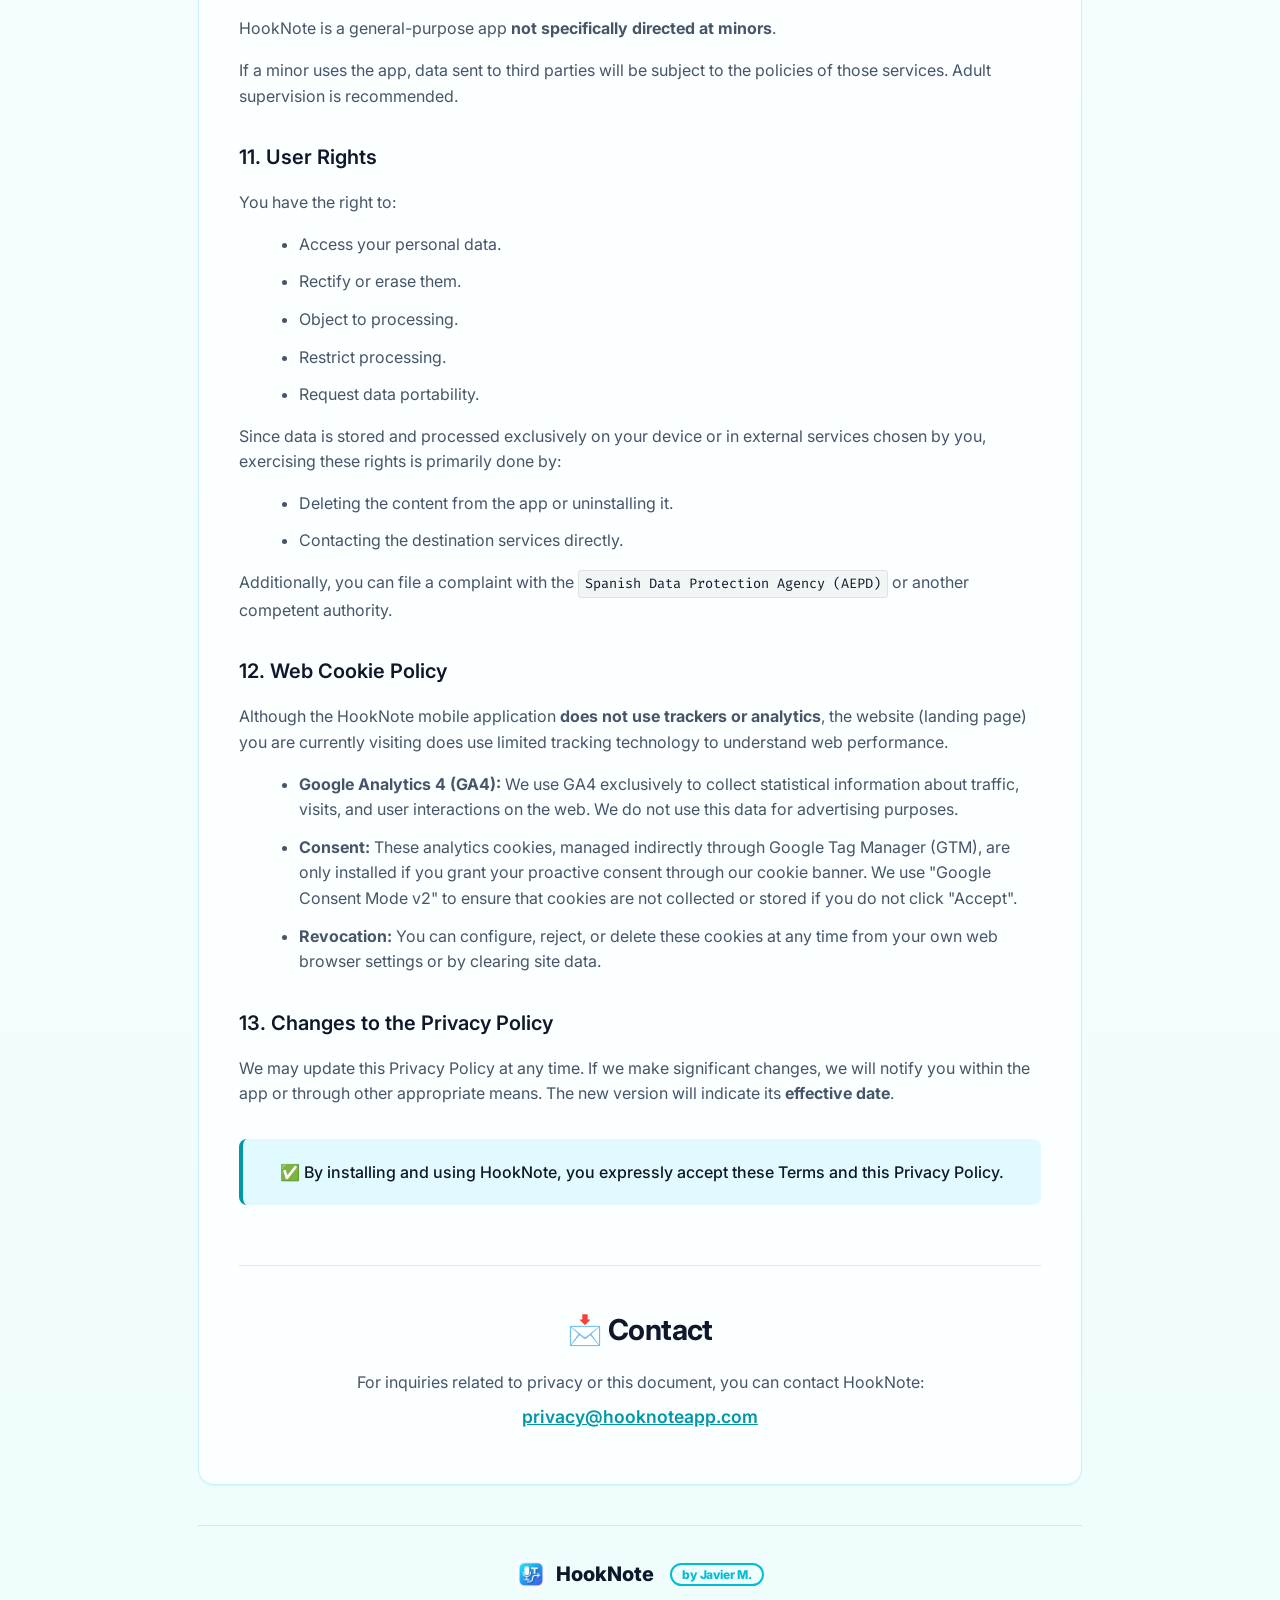
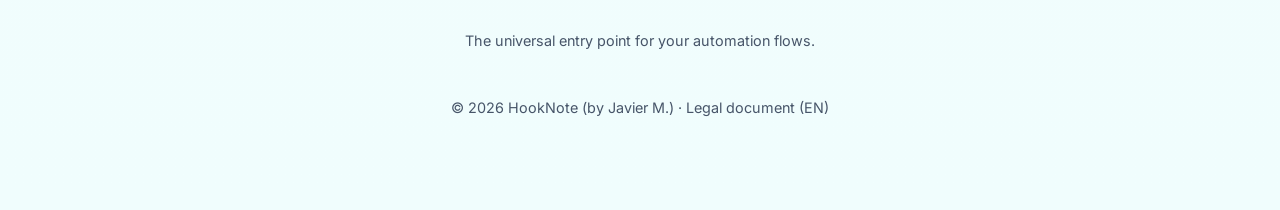
==== commit f30e5539: "fixed dev name" ====
--- a/legal_en.html
+++ b/legal_en.html
@@ -31,7 +31,7 @@
 
     <title>Legal Notice, Terms of Use and Privacy Policy | HookNote</title>
     <meta name="description"
-        content="Legal notice, terms and conditions of use, and privacy policy for HookNote. App developed by J. Martínez H." />
+        content="Legal notice, terms and conditions of use, and privacy policy for HookNote. App developed by Javier M." />
     <meta name="robots" content="index,follow,max-image-preview:large" />
 
     <link rel="canonical" href="https://hooknote.javierm.es/legal_en.html" />
@@ -494,7 +494,7 @@
 
             <div class="meta" role="list">
                 <span class="badge" role="listitem">Effective: <strong>February 1, 2026</strong></span>
-                <span class="badge" role="listitem">Dev: <strong>J. Martínez H.</strong></span>
+                <span class="badge" role="listitem">Dev: <strong>Javier M.</strong></span>
                 <span class="badge" role="listitem"><span class="ok">●</span> App with no ads or analytics (Web uses
                     analytics cookies)</span>
             </div>
@@ -587,7 +587,7 @@
                 <p style="font-size: 0.9rem; margin-bottom: 24px;">Last updated: <strong>February 1, 2026</strong></p>
 
                 <p>
-                    At <strong>HookNote</strong>, developed by <strong>J. Martínez H.</strong>, we respect your privacy
+                    At <strong>HookNote</strong>, developed by <strong>Javier M.</strong>, we respect your privacy
                     and are committed to protecting your personal data.
                     This Policy describes how we treat information in accordance with the <strong>Regulation (EU)
                         2016/679 (GDPR)</strong> and other applicable regulations.
@@ -596,7 +596,7 @@
                 <div class="grid2">
                     <div class="callout" style="margin: 0;" id="controller">
                         <strong>1. Data Controller</strong><br />
-                        J. Martínez H.<br />
+                        Javier M.<br />
                         Contact: <a href="mailto:contact@hooknoteapp.com">contact@hooknoteapp.com</a>
                     </div>
                     <div class="callout" style="margin: 0;">
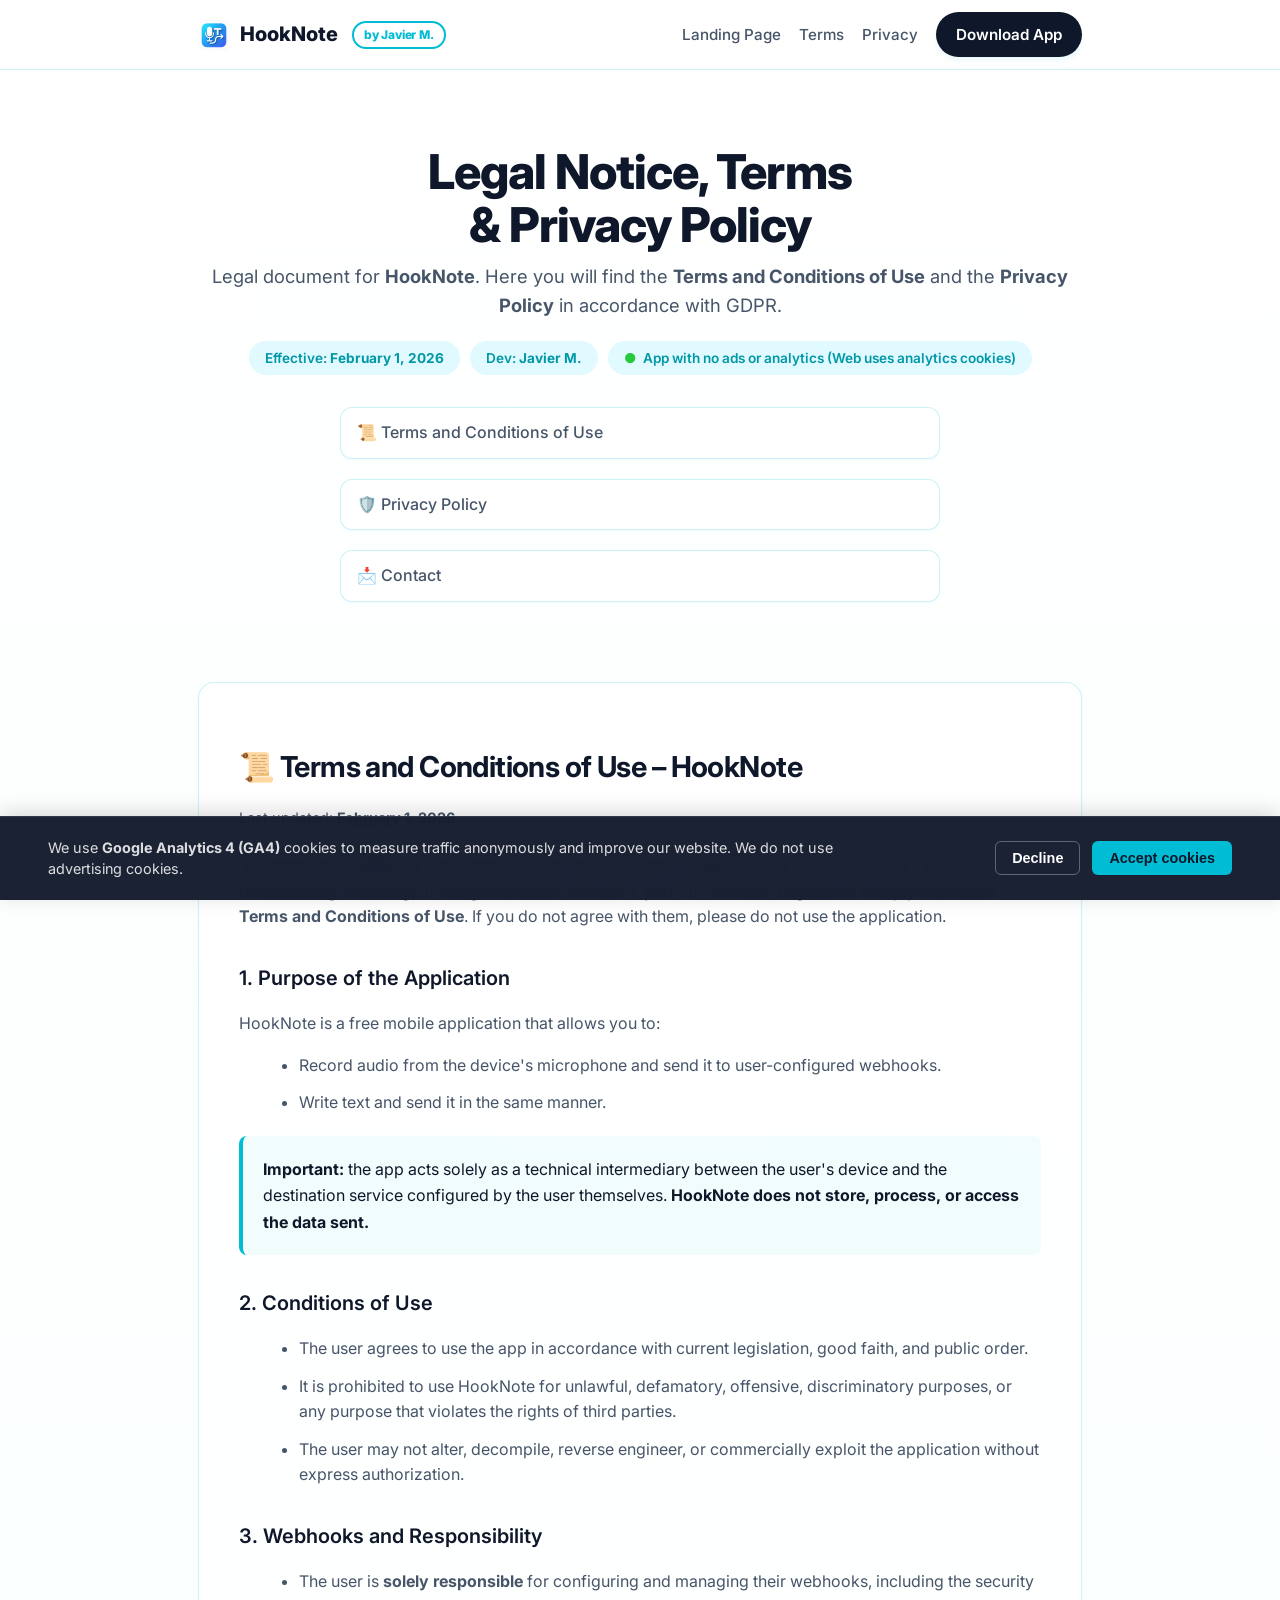
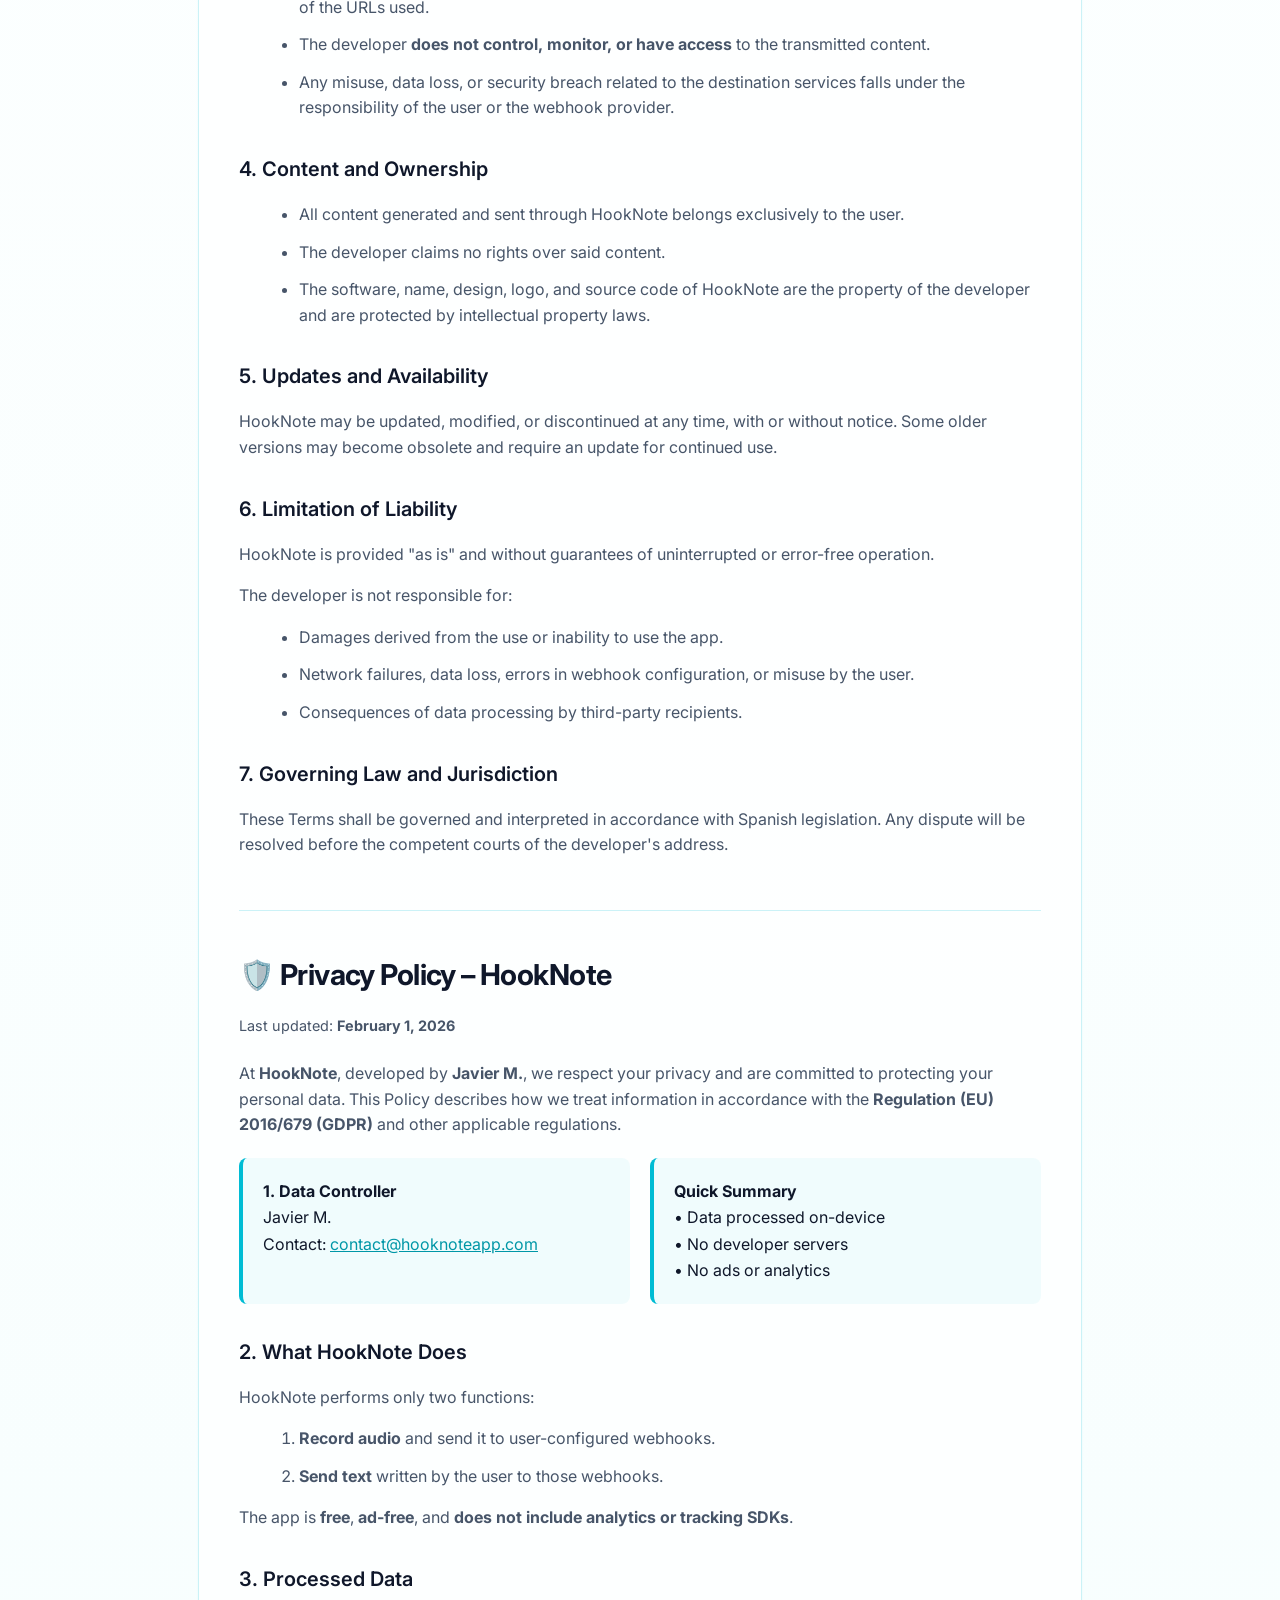
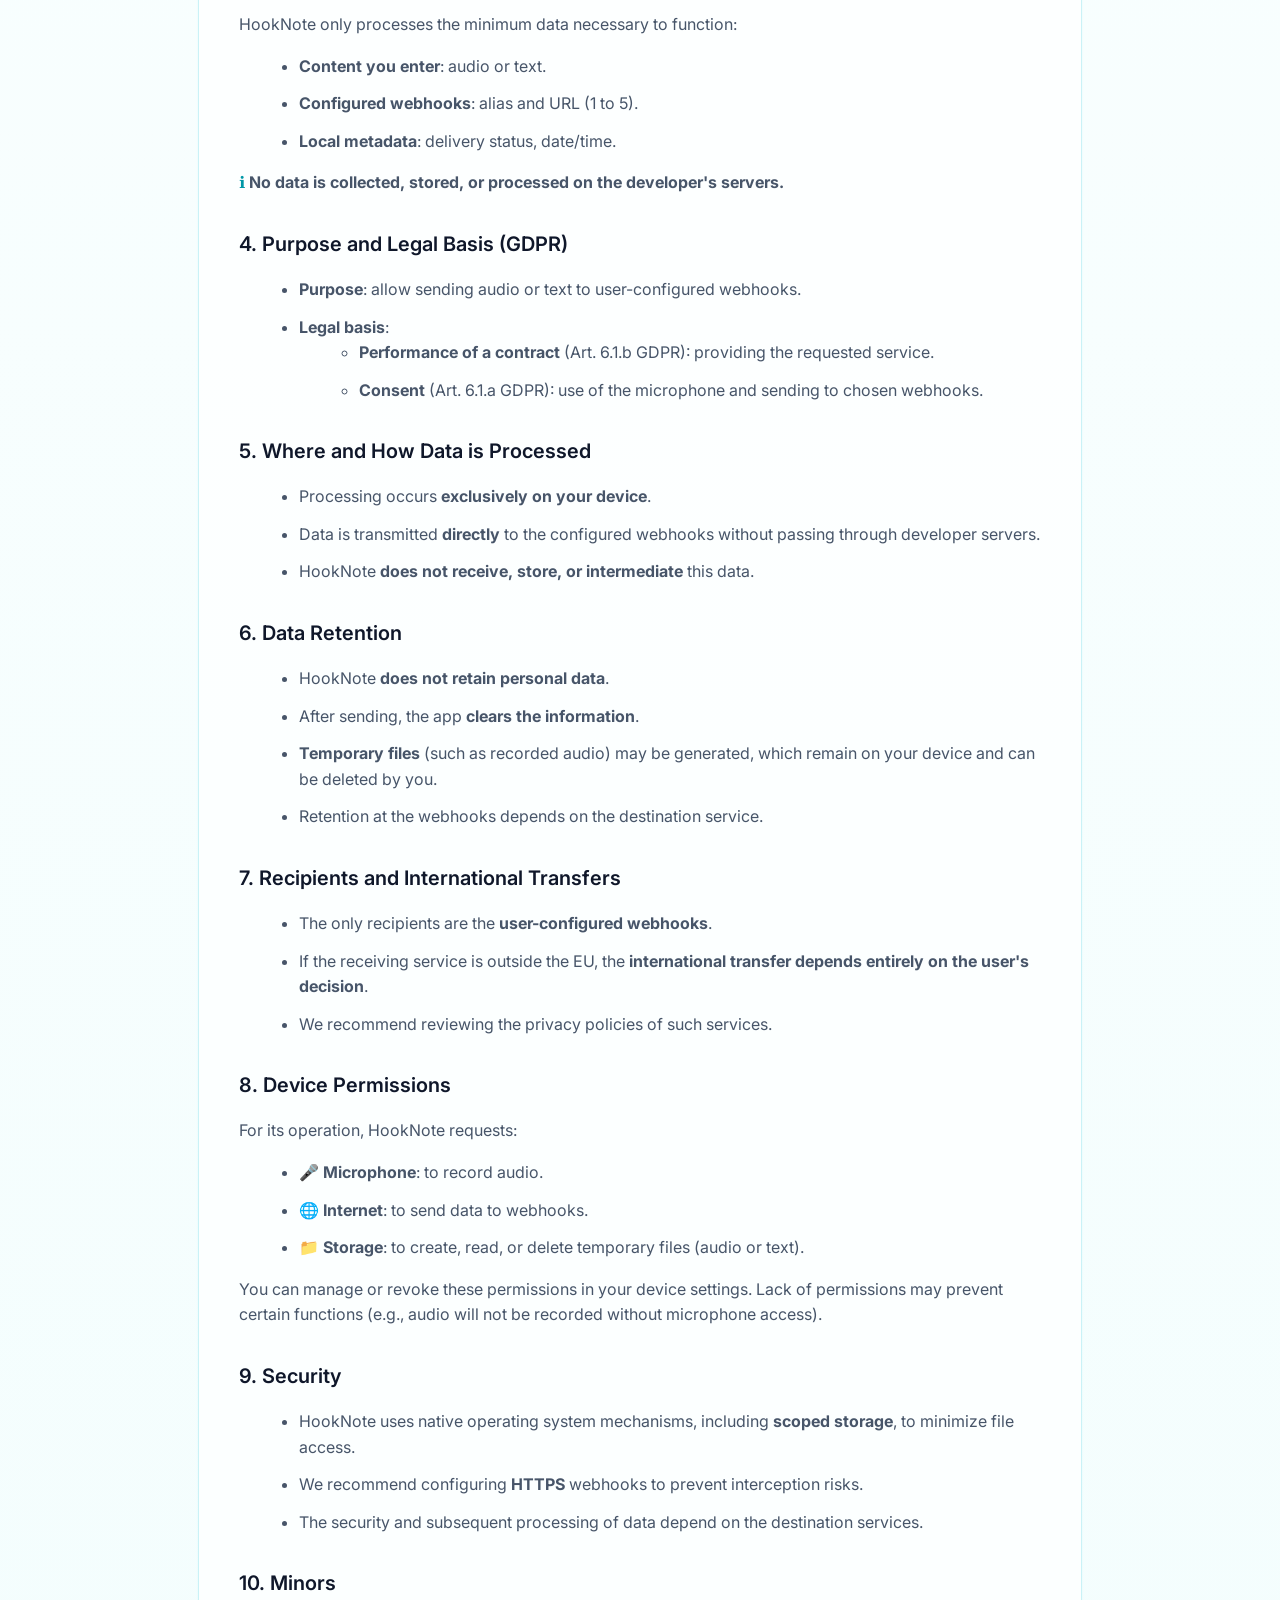
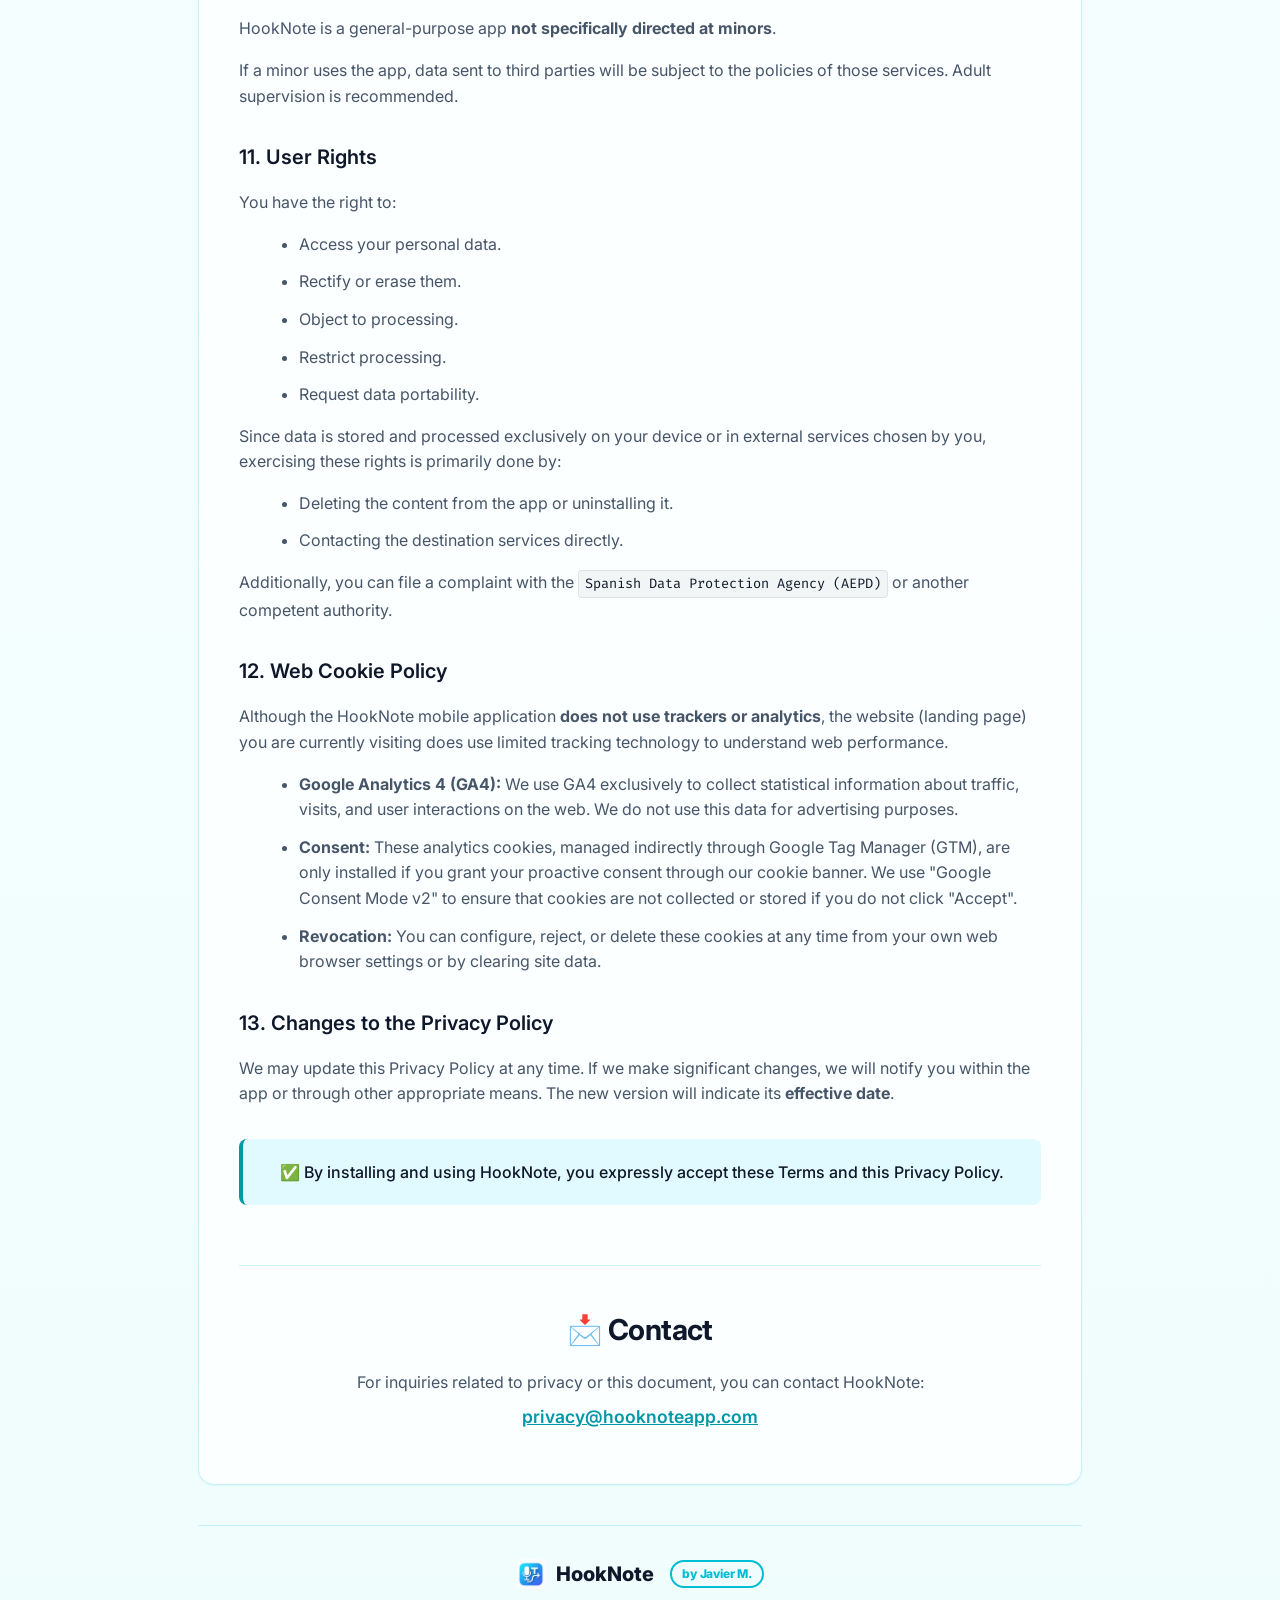
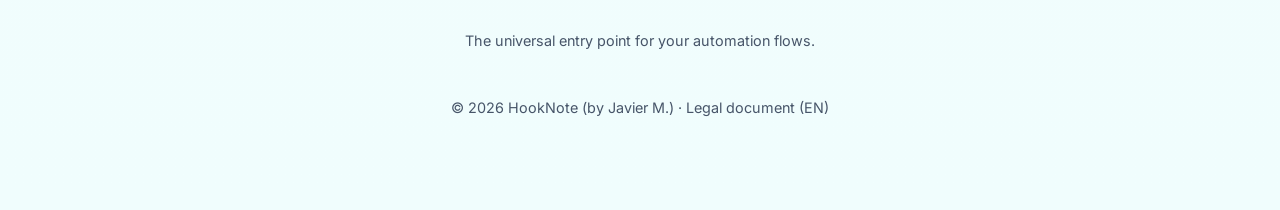
==== commit 8e2450d3: "add author-badge redirect" ====
--- a/legal_en.html
+++ b/legal_en.html
@@ -34,7 +34,7 @@
         content="Legal notice, terms and conditions of use, and privacy policy for HookNote. App developed by Javier M." />
     <meta name="robots" content="index,follow,max-image-preview:large" />
 
-    <link rel="canonical" href="https://hooknote.javierm.es/legal_en.html" />
+    <link rel="canonical" href="https://hooknoteapp.com/legal_en.html" />
 
     <link rel="preconnect" href="https://fonts.googleapis.com">
     <link rel="preconnect" href="https://fonts.gstatic.com" crossorigin>
@@ -48,13 +48,13 @@
     <meta property="og:title" content="Legal Notice and Privacy Policy | HookNote" />
     <meta property="og:description"
         content="Terms of use and privacy policy for HookNote (GDPR). Processed data, purpose, conservation, and rights." />
-    <meta property="og:url" content="https://hooknote.javierm.es/legal_en.html" />
-    <meta property="og:image" content="https://hooknote.javierm.es/images/logo.png" />
+    <meta property="og:url" content="https://hooknoteapp.com/legal_en.html" />
+    <meta property="og:image" content="https://hooknoteapp.com/images/logo.png" />
 
     <meta name="twitter:card" content="summary_large_image" />
     <meta name="twitter:title" content="Legal Notice and Privacy Policy | HookNote" />
     <meta name="twitter:description" content="Terms of use and privacy policy for HookNote (GDPR)." />
-    <meta name="twitter:image" content="https://hooknote.javierm.es/images/logo.png" />
+    <meta name="twitter:image" content="https://hooknoteapp.com/images/logo.png" />
 
     <link rel="icon" href="./images/logo.png" />
 
@@ -451,6 +451,13 @@
             border: 2px solid var(--accent);
             color: var(--accent);
             letter-spacing: -0.2px;
+            transition: all 0.2s ease;
+            display: inline-block;
+        }
+
+        .author-badge:hover {
+            background-color: var(--accent);
+            color: white;
         }
     </style>
   <script type="module" crossorigin src="/assets/cookies-m46SQ3Bs.js"></script>
@@ -467,7 +474,7 @@
                     <img src="./images/logo.png" alt="HookNote Logo">
                     <span>HookNote</span>
                 </a>
-                <a href="#" style="text-decoration: none;">
+                <a href="https://www.javierm.es" target="_blank" style="text-decoration: none;">
                     <span class="author-badge">by Javier M.</span>
                 </a>
             </div>
@@ -763,7 +770,7 @@
                     <img src="./images/logo.png" alt="HookNote Logo" style="height: 30px;">
                     HookNote
                 </a>
-                <a href="#" style="text-decoration: none;">
+                <a href="https://www.javierm.es" target="_blank" style="text-decoration: none;">
                     <span class="author-badge">by Javier M.</span>
                 </a>
             </div>
